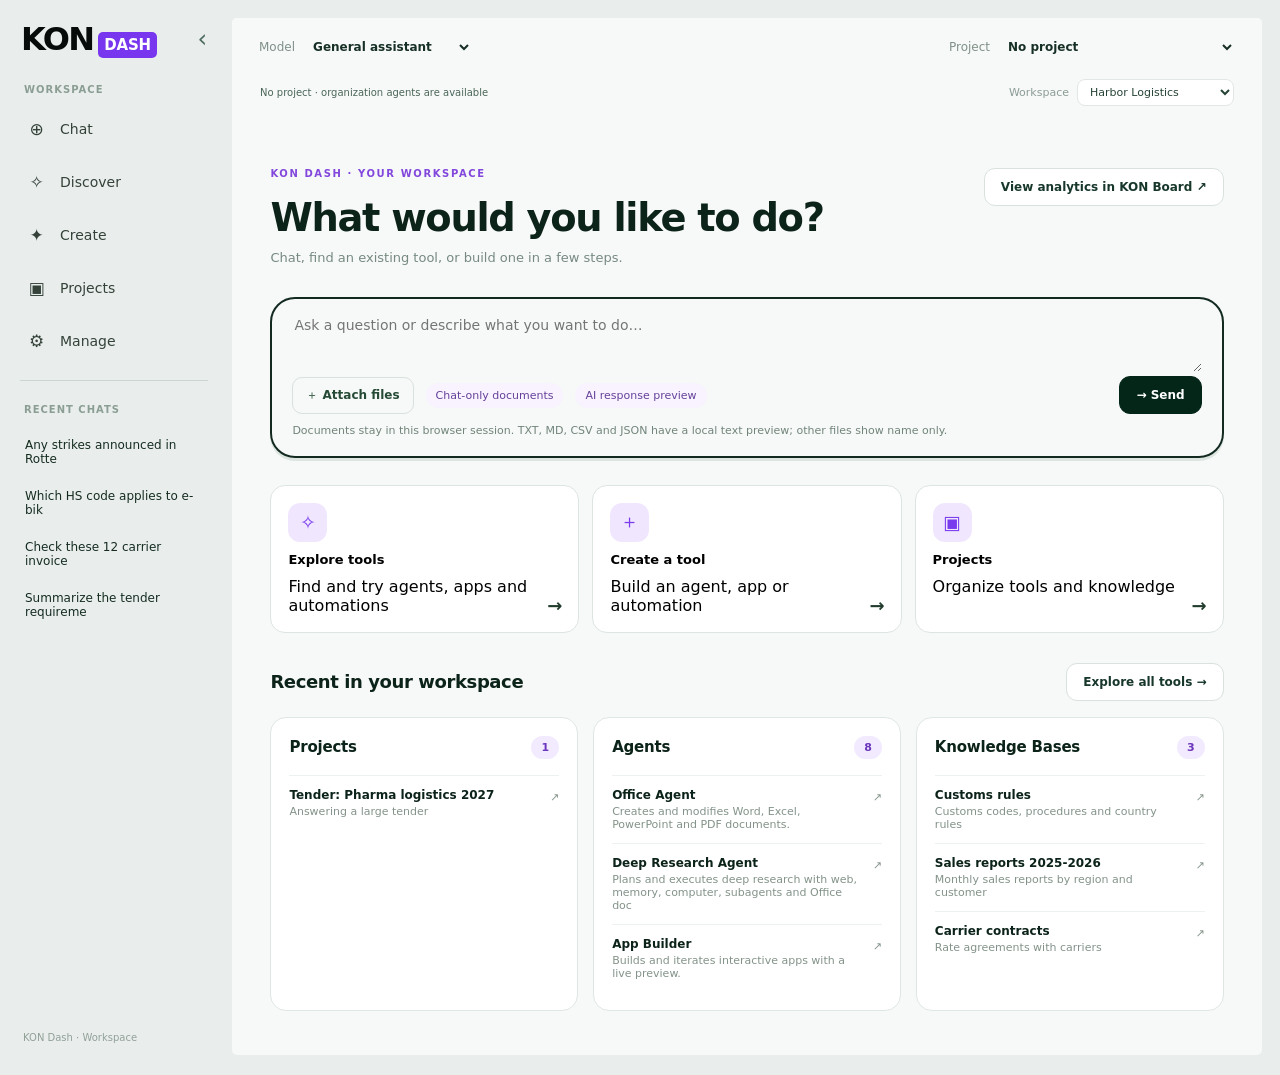
==== kon-dash/ABRIR_KON_DASH.html @ 8f70f970 "Add updated KON Dash workspace at /kon-dash without changing KON Board" ====
<!doctype html><html lang="en"><head><meta charset="utf-8"><meta name="viewport" content="width=device-width,initial-scale=1"><meta name="theme-color" content="#10251f"><title>KON Dash | Workspace Redesign Prototype</title><style>:root{font-family:Inter,ui-sans-serif,system-ui,-apple-system,"Segoe UI",sans-serif;color:#122a21;background:#eaf0ee;font-synthesis:none}*{box-sizing:border-box}body{margin:0}button,input,textarea,select{font:inherit}button{cursor:pointer}button:disabled{opacity:.45;cursor:not-allowed}input,textarea,select{outline-color:#8551e9}a{color:inherit}h1,h2,h3,p{margin:0}.shell{display:flex;min-height:100vh}.side{width:250px;flex:none;display:flex;flex-direction:column;padding:24px 15px;background:#e9eeeb;border-right:1px solid #dae3df;gap:18px}.logo{font-size:29px;font-weight:900;letter-spacing:-1.7px;padding:2px 12px;color:#0e1e17}.logo b{letter-spacing:-.2px;font-size:14px;background:#7c3aed;color:#fff;border-radius:7px;padding:5px 6px;margin-left:5px}.nav-list{display:grid;gap:4px}.nav-section{font-size:10px;font-weight:750;letter-spacing:1.3px;color:#8b9e94;text-transform:uppercase;padding:16px 12px 7px}.nav-item{display:flex;align-items:center;text-align:left;gap:12px;padding:12px 13px;color:#334c40;background:none;border:0;border-radius:11px;font-size:13px;font-weight:600;width:100%}.nav-item:hover{background:#dce5e0}.nav-item.active{color:#6430cc;background:#e0d2f9}.nav-item .sym{font-size:19px;width:23px;text-align:center}.side-bottom{margin-top:auto;padding:14px 12px;color:#697d72;font-size:11px;line-height:1.6}.workspace{min-width:0;flex:1;padding:17px 20px 28px}.canvas{min-height:calc(100vh - 45px);background:#fbfcfc;border:1px solid #dfe7e3;border-radius:16px;overflow:hidden;position:relative}.topbar{height:66px;border-bottom:1px solid #eff2f0;display:flex;align-items:center;justify-content:space-between;gap:12px;padding:0 30px;background:#f8faf9}.top-control{display:flex;align-items:center;gap:8px;color:#7f9188;font-size:12px}.top-control select{border:0;background:transparent;font-weight:750;color:#173026;max-width:205px;padding:6px}.top-control select:focus{outline:2px solid #cbb0ff;border-radius:7px}.main{padding:32px clamp(20px,3vw,42px) 50px;max-width:1700px;margin:0 auto}.head{position:relative;display:flex;align-items:start;justify-content:space-between;gap:15px;margin-bottom:23px;z-index:0}.head:before{content:'';position:absolute;z-index:-1;right:-4%;top:-30px;width:56%;height:152px;border-radius:80% 22% 70% 40%;background:radial-gradient(ellipse at 40% 50%,#eadcfe 0%,#f3ebff88 50%,transparent 73%);pointer-events:none}.eyebrow{font-size:11px;letter-spacing:1.6px;color:#8247dc;text-transform:uppercase;font-weight:800;margin-bottom:7px}h1{font-size:clamp(27px,3vw,39px);letter-spacing:-1.25px;line-height:1.1}h2{font-size:18px;letter-spacing:-.4px}h3{font-size:15px;letter-spacing:-.2px}.sub{color:#768a80;font-size:13px;line-height:1.6;margin-top:9px}.pill{display:inline-block;padding:5px 10px;background:#f2eaff;border-radius:30px;color:#6b36bd;font-size:11px;font-weight:750}.muted{color:#71867a}.small{font-size:12px;line-height:1.6}.tiny{font-size:11px;line-height:1.5}.btn{border:1px solid #d9e2dc;background:#fff;border-radius:11px;padding:11px 16px;font-weight:700;color:#17372a;font-size:12px;display:inline-flex;gap:8px;align-items:center;justify-content:center}.btn:hover{border-color:#9a78df}.btn.primary{background:#082b1a;border-color:#082b1a;color:#fff}.btn.primary:hover{background:#164431}.btn.purple{background:#7c3aed;border-color:#7c3aed;color:#fff}.btn.slim{padding:8px 11px}.btn.full{width:100%}.btn.danger{color:#b73838;border-color:#edc9c9}.row{display:flex;align-items:center;gap:12px;flex-wrap:wrap}.between{justify-content:space-between}.card{background:#fff;border:1px solid #dfe7e3;border-radius:16px;padding:19px}.card:hover{box-shadow:0 4px 16px #1c453709}.action-grid{display:grid;grid-template-columns:repeat(5,minmax(0,1fr));gap:13px;margin:27px 0 32px}.action{border:1px solid #dde5e1;border-radius:15px;padding:20px 17px;background:#fff;text-align:left;min-height:186px;display:flex;flex-direction:column;align-items:flex-start;gap:12px}.action:hover,.action:focus{border-color:#935ceb;background:#fbf9ff;transform:translateY(-1px)}.action .ico,.iconbox{background:#f0e7ff;color:#783bee;width:44px;height:44px;border-radius:12px;display:grid;place-items:center;font-size:22px;flex:none}.action strong{font-size:14px}.action span:last-child{font-size:12px;color:#71837a;line-height:1.5}.tri-cols{display:grid;grid-template-columns:repeat(3,minmax(0,1fr));gap:15px}.mini-row{display:flex;gap:9px;align-items:flex-start;justify-content:space-between;border-top:1px solid #edf2ee;padding:12px 0;cursor:pointer}.mini-row:first-of-type{border-top:0}.mini-row:hover b{color:#7736df}.mini-row b{display:block;font-size:12px}.mini-row span{display:block;color:#839389;font-size:11px;margin-top:3px}.composer{border:2px solid #182a22;border-radius:19px;padding:18px 20px;margin-top:28px;box-shadow:0 3px 0 #e4ece7}.composer textarea{border:0;width:100%;min-height:64px;resize:vertical;background:transparent;color:#17271f;font-size:14px}.composer textarea:focus{outline:0}.toolbar{display:flex;gap:8px;align-items:center;justify-content:space-between}.tag{border:1px solid #e2d6f6;border-radius:25px;background:#f8f3ff;color:#65409a;font-size:11px;padding:6px 10px;white-space:nowrap}.toolbar .tag{border:0}.section-top{display:flex;align-items:center;justify-content:space-between;gap:12px;margin-bottom:16px;flex-wrap:wrap}.filters{display:flex;gap:9px;flex-wrap:wrap;margin:15px 0 21px}.chip{font-size:12px;padding:9px 12px;border-radius:24px;border:1px solid #dfe4e1;background:#fff;color:#42564a}.chip.selected{background:#eadcff;border-color:#ccaffc;color:#6329bd;font-weight:800}.search{width:100%;padding:13px 15px;background:#fff;border:1px solid #dbe4de;border-radius:12px;min-height:45px}.library-layout{display:grid;grid-template-columns:minmax(0,1fr) 335px;gap:16px}.tool-grid{display:grid;grid-template-columns:repeat(3,minmax(0,1fr));gap:12px;align-content:start}.tool-card{border:1px solid #e1e7e3;background:#fff;border-radius:15px;padding:17px;min-height:198px;text-align:left;display:flex;flex-direction:column;gap:9px;overflow-wrap:anywhere}.tool-card:hover,.tool-card.selected{border-color:#8f55e9;background:#fbf8ff}.tool-card h3{font-size:13px}.tool-card p{font-size:12px;line-height:1.5;color:#71847a;min-height:36px}.tool-card .metadata{font-size:11px;color:#52655a;margin-top:auto;line-height:1.6}.inspector{position:sticky;top:86px;align-self:start;max-height:calc(100vh - 110px);overflow:auto}.inspector hr,.line{border:0;border-top:1px solid #e6ede8;margin:17px 0}.inspector .heading{display:flex;align-items:flex-start;gap:12px}.fields{display:grid;grid-template-columns:repeat(2,minmax(0,1fr));gap:15px}.field{display:flex;flex-direction:column;gap:7px;font-size:12px;font-weight:700;color:#40564a}.field.wide{grid-column:1/-1}.field input,.field textarea,.field select,.field .inputlike{background:#fff;border:1px solid #d9e4dc;border-radius:10px;padding:12px;color:#1b3327;min-height:43px;width:100%;font-weight:500}.field textarea{min-height:113px;resize:vertical;line-height:1.55}.field small{font-size:11px;color:#84958a;font-weight:400}.steps{display:grid;grid-template-columns:repeat(5,1fr);gap:9px;margin:23px 0 19px}.step{border-radius:12px;padding:12px 8px;border:1px solid #e7e9e8;background:#fff;color:#63786c;font-size:12px;font-weight:750;text-align:center}.step.current{background:#ede1ff;border-color:#d4bbff;color:#6327c3}.step.done{color:#1d7345;border-color:#b9dec9}.builder-layout{display:grid;grid-template-columns:1.5fr .9fr;gap:17px}.option-list{display:grid;grid-template-columns:repeat(2,minmax(0,1fr));gap:10px}.option{display:flex;gap:10px;align-items:start;padding:12px;border:1px solid #e0e7e2;border-radius:10px;background:#fff;font-size:12px;cursor:pointer;line-height:1.5}.option:has(input:checked){background:#f4edff;border-color:#8a4fe7}.option input{accent-color:#7c3aed;margin-top:3px}.preview{border-color:#d8c5f5;background:linear-gradient(#faf6ff,#fff 35%);position:sticky;top:90px;align-self:start}.preview p{line-height:1.6;font-size:12px;color:#67786c;margin:11px 0}.k-list{display:flex;gap:7px;flex-wrap:wrap;margin-top:11px}.k-list .tag{white-space:normal}.sticky-actions{display:flex;align-items:center;justify-content:space-between;flex-wrap:wrap;gap:8px;margin-top:17px}.two-col{display:grid;grid-template-columns:1.4fr .9fr;gap:16px}.info-line{display:flex;justify-content:space-between;gap:12px;align-items:center;padding:13px 0;border-top:1px solid #ebf0ec;font-size:12px}.info-line:first-of-type{border:0}.share-choice{display:grid;grid-template-columns:repeat(3,1fr);gap:9px}.share-choice label{display:block;padding:13px;border:1px solid #dfe6df;border-radius:12px;font-weight:700;font-size:12px;cursor:pointer}.share-choice label:has(input:checked){border-color:#8649e4;background:#f4edff;color:#6130bf}.share-choice small{display:block;color:#75867b;font-weight:400;margin-top:6px}.share-choice input{accent-color:#7c3aed}.toggle{accent-color:#6027c6;width:16px;height:16px}.notice{background:#f3f0fc;color:#61419b;border-radius:12px;padding:13px 16px;font-size:12px;line-height:1.6;margin:15px 0}.success{background:#eaf8ed;color:#24643c}.warning{background:#fff8e8;color:#865c13}.table-wrap{overflow-x:auto}table{width:100%;border-collapse:collapse;text-align:left;font-size:12px}th{font-size:11px;color:#73877a;background:#f8faf9}td,th{padding:13px 10px;border-bottom:1px solid #e9eeea}tr:last-child td{border-bottom:0}.network-box{position:relative;min-height:470px;background:radial-gradient(ellipse at center,#f8f2ff,#fff 63%);border-radius:15px;border:1px solid #e4e8e4;overflow:hidden}.network-svg{position:absolute;inset:0;width:100%;height:100%;pointer-events:none}.nodes{position:relative;min-height:470px;display:grid;grid-template-columns:repeat(3,1fr);grid-template-rows:repeat(3,1fr);gap:10px;padding:20px}.node{align-self:center;justify-self:center;width:100%;max-width:195px;min-height:86px;border:1px solid #dddfec;border-radius:12px;background:#fff;padding:12px;text-align:left;position:relative;z-index:1;box-shadow:0 3px 8px #173c2708}.node:hover,.node.selected{border-color:#7c3aed;background:#f8f2ff}.node.main-node{grid-row:2;grid-column:2;border:2px solid #7c3aed;background:#f6efff}.node strong{display:block;font-size:12px;overflow-wrap:anywhere}.node small{font-size:10px;color:#718479}.empty{text-align:center;padding:38px 18px;color:#778d7f;font-size:13px;border:1px dashed #d6e2db;border-radius:12px;background:#fff}.chat-bubble{padding:13px 16px;background:#edf5f0;border-radius:14px;margin:14px 0 14px auto;max-width:80%;font-size:13px;line-height:1.5}.chat-bubble.ai{background:#f4effc;margin:14px auto 14px 0}.loading{padding:60px;text-align:center;color:#647c6f}.footnote{font-size:11px;color:#8a9b91;line-height:1.6;margin-top:22px}.banner{background:#ecf6ef;padding:11px;border-radius:11px;color:#215838;font-size:12px;margin-bottom:18px}.button-tabs{display:flex;gap:7px;flex-wrap:wrap}.utility-block{padding:14px;border:1px solid #e4ebe5;background:#fff;border-radius:12px;margin:8px 0}.utility-block h3{margin-bottom:5px}.app-preview{border:1px dashed #d3c1f5;border-radius:12px;padding:18px;background:#faf7ff}.bar{height:8px;border-radius:8px;background:#eae8f0;overflow:hidden}.bar>div{background:#8250e9;height:100%}@media(max-width:1280px){.action-grid{grid-template-columns:repeat(3,minmax(0,1fr))}.tool-grid{grid-template-columns:repeat(2,minmax(0,1fr))}.side{width:212px}.main{padding:28px 22px}}@media(max-width:950px){.library-layout,.builder-layout,.two-col{grid-template-columns:1fr}.inspector,.preview{position:static;max-height:none}.tri-cols{grid-template-columns:1fr}.topbar{padding:0 14px}.top-control select{max-width:135px}}@media(max-width:650px){.side{width:60px;padding:18px 6px}.logo{font-size:12px;letter-spacing:-.5px;padding:3px}.logo b{display:none}.nav-item{padding:12px;justify-content:center}.nav-item .caption,.nav-section,.side-bottom{display:none}.nav-item .sym{width:auto}.workspace{padding:4px}.canvas{border-radius:0}.topbar{height:auto;padding:12px;gap:5px;flex-wrap:wrap}.main{padding:24px 14px}.action-grid,.tool-grid,.fields,.share-choice,.option-list{grid-template-columns:1fr}.steps{grid-template-columns:repeat(5,minmax(0,1fr));gap:3px}.step{font-size:9px;padding:9px 1px}.head{flex-direction:column}h1{font-size:27px}.nodes{padding:6px;gap:3px}.node{padding:6px;min-height:66px}.node strong{font-size:10px}.node small{font-size:8px}}

/* Fidelity refresh: preserve the actual KON Dash UI shell seen in the supplied screenshots */
:root{background:#e9eeed;color:#0c2319}.side{width:260px;background:#e9eeed;border-right:0;padding:20px 12px 15px;gap:10px}.brand-row{display:flex;align-items:center;justify-content:space-between;padding:0 9px 8px}.logo{border:0;background:transparent;text-align:left;padding:0;color:#070b09;font-size:32px;white-space:nowrap}.logo b{background:#7836ee;border-radius:5px;color:#fff;font-size:15px;padding:4px 6px}.collapse-mark{font-size:24px;color:#4c6c5e}.nav-list{display:flex;flex-direction:column;gap:3px;overflow:auto;scrollbar-width:thin}.nav-item{font-weight:500;font-size:13px;padding:11px 12px;color:#344239;border-radius:5px}.nav-item .sym{font-size:17px}.nav-item.active{background:#d9dfdc;color:#0b291a}.nav-item.first-chat{color:#7c3aed}.side-divider{height:1px;background:#cbd6d0;margin:10px 8px}.side-search{padding:10px 15px;font-size:12px;color:#8a9890}.side-chats{display:flex;flex-direction:column;gap:5px;margin-bottom:12px}.side-chat{padding:9px 13px;display:flex;flex-direction:column;gap:3px;background:transparent;text-align:left;border:0;border-radius:7px;color:#152c20;font-size:12px}.side-chat:hover{background:#dce4df}.side-chat small{color:#85968b;font-size:10px}.side-version{display:block;margin:6px 11px;color:#91a098;font-size:10px}.side-bottom{padding:8px 0}.side-bottom .nav-item{padding:10px 12px}.workspace{padding:18px 18px 20px 4px}.canvas{min-height:calc(100vh - 36px);background:#f7f8f8;border:0;border-radius:5px}.topbar{height:58px;justify-content:space-between;background:#f7f8f8;border-bottom:0;padding:0 27px}.top-model{margin-right:auto}.top-project{margin-left:auto;margin-right:0}.top-agent{margin-left:auto}.top-control select{max-width:240px}.org-strip{display:flex;align-items:center;justify-content:flex-end;gap:17px;padding:3px 28px 0;color:#8b9c94;font-size:11px}.org-strip label{display:flex;gap:8px;align-items:center}.org-strip select{font-size:11px;max-width:190px;padding:5px 8px;border-radius:8px;border:1px solid #e1e7e4;background:#fff;color:#264435}.prototype-label{color:#a1aca6}.main{padding:28px clamp(20px,3vw,48px) 44px}.head:before{height:120px;top:-5px;opacity:.65}.head .eyebrow{display:none}.head h1{font-size:32px}.head{margin-bottom:25px}.action-grid{margin-top:20px}.home-hero{display:flex;align-items:flex-start;justify-content:space-between;gap:22px;margin:10px 0 18px;padding:24px 0 10px}.home-hero .eyebrow{font-size:10px;margin-bottom:18px}.home-hero h1{font-size:clamp(30px,3vw,41px);letter-spacing:-1.3px}.home-hero .btn{flex:none}.home-composer .composer{margin:8px 0 27px;padding:16px 20px;border:2px solid #122a20;border-radius:25px;box-shadow:0 3px 0 #dde5e0}.home-composer .composer textarea{min-height:57px}.home-cards{margin:14px 0 30px}.home-cards .action{min-height:155px;gap:10px;padding:17px;position:relative}.home-cards .action .ico{width:39px;height:39px;font-size:19px}.home-cards .action strong{font-size:13px}.home-cards .action .action-arrow{position:absolute;right:16px;bottom:13px;font-size:18px;font-weight:700;color:#213c2d}.recent-panel{padding:18px}.recent-panel .mini-row{min-height:55px}.conversation-area{min-height:43vh;display:flex;flex-direction:column;justify-content:center;max-width:1050px;margin:0 auto}.conversation-area .chat-bubble{align-self:flex-end;width:fit-content;max-width:75%;min-width:250px;margin-left:auto}.conversation-area .chat-bubble.ai{align-self:flex-start;margin-left:0}.chat-screen .composer{max-width:1050px;margin:25px auto}.chat-welcome{text-align:center;color:#12291e}.chat-welcome h1{font-size:39px}.extension-list{margin-top:18px;max-height:620px;overflow:auto}.extension-row{display:flex;gap:14px;align-items:center;border-bottom:1px solid #e8ede9;padding:13px 0}.extension-row .iconbox{width:38px;height:38px;font-size:18px}.extension-row>div{flex:1}.extension-row b{font-size:13px}.extension-row .sub{font-size:11px;margin-top:4px}.extension-row .pill{flex:none}.tool-grid{grid-template-columns:repeat(3,minmax(0,1fr))}.btn.primary{background:#032619;border-color:#032619}.preview{background:linear-gradient(150deg,#f5eeff,#fff 36%)}
@media(max-width:1100px){.side{width:205px}.topbar{padding:0 18px}.prototype-label{display:none}.home-cards{grid-template-columns:repeat(3,minmax(0,1fr))}}
@media(max-width:700px){.side{width:59px;padding:12px 4px}.brand-row{padding:2px}.logo{font-size:13px}.logo b,.collapse-mark,.side-chats,.side-search,.side-divider,.side-version{display:none}.nav-item{padding:12px 8px;justify-content:center}.nav-item .caption{display:none}.workspace{padding:0}.canvas{min-height:100vh}.org-strip{justify-content:flex-start;padding:6px 15px}.topbar{flex-wrap:wrap;height:auto;padding:11px;gap:7px}.top-control{font-size:10px}.top-control select{max-width:110px;font-size:10px}.main{padding:16px}.home-hero{flex-direction:column}.home-cards,.tool-grid{grid-template-columns:1fr}.home-cards .action{min-height:120px}.conversation-area{min-height:40vh}}

/* Full tool detail view: click any resource in Discover to open it */
.detail-top{display:flex;justify-content:space-between;align-items:center;gap:12px;margin:0 0 24px}.detail-top .btn{white-space:nowrap}
.tool-detail-layout{display:grid;grid-template-columns:minmax(0,1.5fr) minmax(280px,.75fr);gap:18px;align-items:start}
.detail-main,.detail-aside{padding:26px}.detail-hero{display:flex;align-items:flex-start;gap:17px;padding:4px 0 18px}.detail-hero>.iconbox{width:60px;height:60px;font-size:26px;flex:none}.detail-hero h2{font-size:25px;line-height:1.3;margin:15px 0 8px}.detail-hero .sub{font-size:14px;line-height:1.6}.detail-copy{white-space:pre-wrap;overflow-wrap:anywhere;line-height:1.8;color:#4e6055;font-size:13px;max-width:80ch}
.detail-actions{margin-top:24px;flex-wrap:wrap}.detail-link-list{margin-top:12px}.detail-aside .btn{margin-top:13px}.detail-aside .info-line{align-items:flex-start}.detail-aside .info-line b{text-align:right;max-width:60%}
@media(max-width:1000px){.tool-detail-layout{grid-template-columns:1fr}}@media(max-width:650px){.detail-main,.detail-aside{padding:17px}.detail-hero h2{font-size:21px}}

/* Explicit project membership and organization-library distinction */
.context-note{margin-right:auto;color:#4a6658;font-size:11px;display:flex;align-items:center;gap:7px}.context-link{border:0;background:none;text-decoration:underline;color:#5133a4;font-size:11px;cursor:pointer}.project-meta{margin-top:9px;border-top:1px solid #e4ebe7;padding-top:9px;font-size:11px;display:flex;flex-direction:column;gap:4px;color:#4b6557}.project-meta b{color:#254331}.project-card-action{font-size:12px;font-weight:700;color:#315842;margin-top:12px}.project-add-row{margin-top:14px;gap:9px;flex-wrap:wrap}.project-add-row select{flex:1;min-width:190px;border:1px solid #d6dfd9;border-radius:8px;padding:11px;background:white}.project-add-row button{white-space:nowrap}.org-strip{justify-content:space-between}.org-strip .context-note{flex:1}.tool-card{cursor:pointer}@media(max-width:800px){.context-note{font-size:10px;flex-wrap:wrap}.org-strip{flex-wrap:wrap}.project-add-row select{width:100%}}

.library-scope{display:flex;align-items:center;justify-content:space-between;gap:16px;flex-wrap:wrap;padding:15px 17px;margin:14px 0 16px;background:#f6f2ff;border:1px solid #e2d6fa;border-radius:13px}.library-scope b{font-size:13px;color:#4e298a}.library-scope .sub{margin-top:4px;max-width:580px}.scope-actions{display:flex;gap:8px;align-items:center;flex-wrap:wrap}.scope-actions .btn{padding:9px 11px}@media(max-width:650px){.library-scope{align-items:flex-start}.scope-actions{width:100%}}

/* Interactive post-creation previews */
.demo-flag{display:flex;gap:12px;align-items:center;flex-wrap:wrap;background:#f1ebfe;border:1px solid #e2d4fc;padding:12px 15px;border-radius:12px;margin-bottom:18px;color:#624196;font-size:12px}.demo-thread{display:flex;flex-direction:column;gap:13px;min-height:165px;padding:10px 0}.demo-message{border:1px solid #e2e9e4;border-radius:14px;padding:15px 16px;max-width:85%;font-size:13px;line-height:1.6;background:#f8faf9}.demo-message p{white-space:pre-line;margin-top:8px}.demo-message.demo-user{margin-left:auto;background:#e9dfff;border-color:#d6c3fb}.demo-message.demo-assistant{margin-right:auto}.demo-total{margin-top:22px;padding:19px;border:1px solid #c9dfcd;background:#f0f9f2;border-radius:15px}.demo-total h2{font-size:27px;margin:8px 0;color:#174b2d}.demo-total p{font-size:13px;line-height:1.8;white-space:pre-line}.demo-total small{font-size:11px;color:#547760;font-weight:750;text-transform:uppercase}.detail-actions{margin-top:22px}@media(max-width:920px){.demo-message{max-width:100%}}

/* Simplified navigation and single-place tool management */
.side{width:228px}.nav-list{gap:5px}.nav-section{padding:8px 12px 5px;letter-spacing:1px}.side-chats{margin-top:4px}.nav-item{font-size:14px;padding:14px 13px}.nav-item.active{background:#dce7e0;color:#063723;font-weight:700}.nav-item.active .sym{color:#6534ad}.side-bottom{margin-top:auto}.home-cards{grid-template-columns:repeat(3,minmax(0,1fr))}.home-cards .action{min-height:145px}.manage-grid{display:grid;grid-template-columns:repeat(2,minmax(0,1fr));gap:13px}.manage-tile{display:flex;align-items:center;text-align:left;gap:13px;padding:20px;background:#fff;border:1px solid #e3eae6;border-radius:13px;min-height:92px;color:#153428;transition:border .12s,box-shadow .12s}.manage-tile:hover{border-color:#a5c5b4;box-shadow:0 5px 18px #0d34200c}.manage-tile>span:nth-child(2){flex:1}.manage-tile b{font-size:14px;display:block;margin-bottom:5px}.manage-tile small{display:block;font-size:12px;line-height:1.5;color:#63796c}.manage-arrow{font-size:19px;color:#476859}.tool-focus{max-width:940px;margin:0 auto}.tool-focus-head{display:flex;gap:19px;align-items:flex-start;margin:24px 0}.tool-focus-head>.iconbox{width:56px;height:56px;flex:none;font-size:25px}.tool-focus-head h1{font-size:clamp(25px,3vw,34px);margin:0 0 10px;letter-spacing:-.6px}.tool-focus-head .sub{font-size:13px;line-height:1.7;margin-bottom:10px}.tool-focus-card{padding:0;overflow:hidden}.detail-tabs{display:flex;gap:4px;padding:13px 19px 0;border-bottom:1px solid #e4ece6;overflow:auto}.detail-tab{border:0;border-bottom:3px solid transparent;background:transparent;color:#607668;font-size:13px;padding:15px 17px;white-space:nowrap;font-weight:650}.detail-tab:hover{color:#0c422c}.detail-tab.active{color:#174a2e;border-color:#6d40cc}.detail-content{padding:26px 29px 30px}.detail-content h3{font-size:16px;margin-bottom:12px}.detail-intro{margin-bottom:20px}.detail-summary{display:flex;gap:12px;align-items:baseline;padding:13px 0;border-bottom:1px solid #e8efeb;font-size:13px}.detail-summary b{min-width:115px}.detail-summary small{margin-left:auto;color:#63796c}.detail-cta{margin-top:26px}.access-teams{max-height:270px;overflow:auto;border:1px solid #e7eee8;padding:0 16px;border-radius:10px}.access-teams .info-line{cursor:pointer}.detail-content .detail-actions{margin-top:22px}.tool-card .project-meta{font-size:10px}.tool-card .project-meta b{display:none}.library-scope{background:#f6f8f7;border-color:#e0eae5}.library-scope b{color:#294b39}.context-note{font-size:10px}.tool-focus .detail-top{margin-bottom:18px}@media(max-width:1000px){.side{width:205px}.manage-grid{grid-template-columns:1fr}}@media(max-width:700px){.side{width:59px}.nav-section,.side-chats{display:none}.home-cards{grid-template-columns:1fr}.tool-focus-head{gap:10px}.detail-content{padding:19px 15px}.detail-tab{padding:13px 10px;font-size:11px}.detail-summary{flex-wrap:wrap}}

/* Chat file attachments, transparent source trace and reusable App controls */
.file-attach{display:inline-flex;align-items:center;justify-content:center;cursor:pointer;padding:9px 13px;border:1px solid #d9e2dc;border-radius:10px;font-size:12px;font-weight:750;color:#264a36;background:#f6f9f7}
.file-attach:hover{border-color:#8a58db;background:#f5efff}.file-attach input{position:absolute;width:1px;height:1px;opacity:0;pointer-events:none}
.attached-list{display:flex;flex-wrap:wrap;gap:8px;margin:10px 0 8px}.attached-chip{display:flex;gap:12px;align-items:center;border:1px solid #dac8fb;background:#f6f1ff;padding:7px 9px;border-radius:10px;min-width:160px;max-width:100%}.attached-chip span{display:flex;flex-direction:column;min-width:0;overflow-wrap:anywhere;font-size:12px}.attached-chip small{font-size:10px;color:#735c91}.attached-chip button{border:0;background:transparent;font-size:19px;color:#7442bc}.attach-hint{font-size:11px;color:#71857a;margin:9px 0 0;line-height:1.5}
.chat-layout{display:grid;grid-template-columns:minmax(0,1fr) 300px;gap:18px;align-items:start}.chat-layout>.chat-source-panel{position:sticky;top:18px}.chat-layout .conversation-area{min-height:35vh}.chat-layout .chat-bubble{max-width:85%}.chat-file-line{display:flex;flex-wrap:wrap;gap:6px;margin-top:12px}
.chat-source-panel h3,.trace-panel h3{font-size:15px}.source-group{border-bottom:1px solid #e7eee8;padding:10px 0;font-size:12px}.source-group>b{display:block;color:#274b37;margin-bottom:5px}.source-group p{color:#687e70;line-height:1.6;margin:4px 0}.attachment-source{background:#f7faf8;border:1px solid #e4ebe6;border-radius:9px;padding:9px;margin-top:8px}.attachment-source>b,.attachment-source small{display:block;overflow-wrap:anywhere}.attachment-source b{font-size:12px}.attachment-source small{font-size:10px;color:#71867b;margin-top:3px}.attachment-source summary{font-size:11px;color:#6333af;cursor:pointer;padding:7px 0}.attachment-source pre{font-size:11px;white-space:pre-wrap;overflow-wrap:anywhere;max-height:150px;overflow:auto;color:#405548;margin:0}.trace-panel h4{font-size:12px;margin:18px 0 8px}.trace-panel .notice{margin-top:17px}.trace-panel .info-line .btn{margin-left:9px}.connection-add{margin-top:22px;padding:16px;background:#f8faf9;border:1px solid #e1e9e4;border-radius:13px}.connection-add .row{margin-top:12px}.connection-add select{flex:1;min-width:200px;padding:11px;border:1px solid #d9e2dc;border-radius:10px}
@media(max-width:1040px){.chat-layout{grid-template-columns:1fr}.chat-layout>.chat-source-panel{position:static}}
</style></head><body><div id="app"><div class="loading">Loading KON Dash demo…</div></div><script id="embeddedDataset" type="application/json">{"info":{"isDemo":true,"source":"Konverto Hackathon v2.1 (fictional)"},"organizations":[{"id":"org-alpine","name":"Alpine Studio","industry":"Creative agency","status":"active","totalUsers":48,"joinedDate":"2026-05-10","monthlyBudgetUsd":340,"monthlySubscriptionRevenueUsd":919,"monthlyInfrastructureCostUsd":120,"note":"Growing adoption; zero activity on August 16 and September 6."},{"id":"org-northwind","name":"Northwind Labs","industry":"Software","status":"active","totalUsers":160,"joinedDate":"2026-05-10","monthlyBudgetUsd":900,"monthlySubscriptionRevenueUsd":2599,"monthlyInfrastructureCostUsd":155,"note":"Large workload spike on October 22-24."},{"id":"org-meridian","name":"Meridian Group","industry":"Professional services","status":"active","totalUsers":420,"joinedDate":"2026-05-10","monthlyBudgetUsd":2200,"monthlySubscriptionRevenueUsd":6499,"monthlyInfrastructureCostUsd":190,"note":"Large organization with stable usage."},{"id":"org-greenfield","name":"Greenfield Energy","industry":"Energy","status":"active","totalUsers":95,"joinedDate":"2026-07-01","monthlyBudgetUsd":575,"monthlySubscriptionRevenueUsd":1624,"monthlyInfrastructureCostUsd":225,"note":"Joined in July; growing adoption."},{"id":"org-harbor","name":"Harbor Logistics","industry":"Logistics","status":"active","totalUsers":230,"joinedDate":"2026-05-10","monthlyBudgetUsd":1250,"monthlySubscriptionRevenueUsd":3649,"monthlyInfrastructureCostUsd":260,"note":"Search-heavy workload and a few missing daily reports."},{"id":"org-cobalt","name":"Cobalt Manufacturing","industry":"Manufacturing","status":"active","totalUsers":115,"joinedDate":"2026-05-10","monthlyBudgetUsd":675,"monthlySubscriptionRevenueUsd":1924,"monthlyInfrastructureCostUsd":295,"note":"Document-processing workload."},{"id":"org-summit","name":"Summit Advisory","industry":"Consulting","status":"active","totalUsers":66,"joinedDate":"2026-05-10","monthlyBudgetUsd":430,"monthlySubscriptionRevenueUsd":1189,"monthlyInfrastructureCostUsd":330,"note":"Recent reporting gap: no reports for November 3-5."},{"id":"org-lumen","name":"Lumen Design","industry":"Design","status":"active","totalUsers":32,"joinedDate":"2026-06-15","monthlyBudgetUsd":260,"monthlySubscriptionRevenueUsd":679,"monthlyInfrastructureCostUsd":365,"note":"Heavy image generation."},{"id":"org-oakridge","name":"Oakridge Services","industry":"Business services","status":"archived","totalUsers":85,"joinedDate":"2026-05-10","monthlyBudgetUsd":525,"monthlySubscriptionRevenueUsd":1474,"monthlyInfrastructureCostUsd":400,"note":"Archived organization with retained history."},{"id":"org-silverline","name":"Silverline Academy","industry":"Education","status":"paused","totalUsers":210,"joinedDate":"2026-05-10","monthlyBudgetUsd":1150,"monthlySubscriptionRevenueUsd":3349,"monthlyInfrastructureCostUsd":435,"note":"Paused organization with retained history."},{"id":"org-willow","name":"Willow Research","industry":"Research","status":"active","totalUsers":72,"joinedDate":"2026-08-01","monthlyBudgetUsd":460,"monthlySubscriptionRevenueUsd":1279,"monthlyInfrastructureCostUsd":470,"note":"Growing research and search workload."},{"id":"org-new-dawn","name":"New Dawn Demo","industry":"Startup","status":"new","totalUsers":12,"joinedDate":"2026-11-03","monthlyBudgetUsd":160,"monthlySubscriptionRevenueUsd":379,"monthlyInfrastructureCostUsd":505,"note":"New organization with no usage yet; use for empty states."}],"models":[{"id":"fast","name":"Fast assistant","provider":"Azure OpenAI","inputPricePerMillionUsd":0.4,"cachedInputPricePerMillionUsd":0.1,"outputPricePerMillionUsd":1.6,"pricePerImageUsd":0},{"id":"general","name":"General assistant","provider":"Azure OpenAI","inputPricePerMillionUsd":2,"cachedInputPricePerMillionUsd":0.5,"outputPricePerMillionUsd":8,"pricePerImageUsd":0},{"id":"reasoning","name":"Reasoning assistant","provider":"Anthropic","inputPricePerMillionUsd":3,"cachedInputPricePerMillionUsd":0.3,"outputPricePerMillionUsd":15,"pricePerImageUsd":0},{"id":"vision","name":"Vision assistant","provider":"Azure OpenAI","inputPricePerMillionUsd":1.2,"cachedInputPricePerMillionUsd":0.3,"outputPricePerMillionUsd":4.8,"pricePerImageUsd":0},{"id":"image","name":"Image generator","provider":"Azure OpenAI","inputPricePerMillionUsd":0,"cachedInputPricePerMillionUsd":0,"outputPricePerMillionUsd":0,"pricePerImageUsd":0.04}],"kondash":{"plugins":[{"id":"alpine-plg-math-skills","organizationId":"org-alpine","name":"Math Skills","description":"Solve math problems and do calculations.","enabled":true},{"id":"alpine-plg-date-time-skills","organizationId":"org-alpine","name":"Date & Time Skills","description":"Work with dates, times and durations.","enabled":true},{"id":"alpine-plg-open-links","organizationId":"org-alpine","name":"Open Links","description":"Open and read links you share, such as articles or documents.","enabled":true},{"id":"alpine-plg-metadata-filtering","organizationId":"org-alpine","name":"Metadata Filtering","description":"Filter knowledge base documents by metadata before retrieval.","enabled":false},{"id":"alpine-plg-web-search","organizationId":"org-alpine","name":"Web Search","description":"Search the web (Brave or Google).","enabled":true},{"id":"alpine-plg-image-generation","organizationId":"org-alpine","name":"Image Generation","description":"Generate images.","enabled":true},{"id":"alpine-plg-audio-generation","organizationId":"org-alpine","name":"Audio Generation","description":"Convert text into spoken audio.","enabled":false},{"id":"alpine-plg-computer","organizationId":"org-alpine","name":"Computer","description":"Run code and commands and work with files in a sandbox.","enabled":true},{"id":"alpine-plg-apps","organizationId":"org-alpine","name":"Apps","description":"Find and open apps, read saved state, and create or edit apps when permitted.","enabled":true},{"id":"alpine-plg-memory","organizationId":"org-alpine","name":"Memory","description":"Remember personal and project context for future chats.","enabled":true},{"id":"alpine-plg-planning","organizationId":"org-alpine","name":"Planning","description":"Draft a plan for approval before executing work.","enabled":false},{"id":"alpine-plg-subagents","organizationId":"org-alpine","name":"Subagents","description":"Delegate focused subtasks to isolated subagents.","enabled":false},{"id":"northwind-plg-math-skills","organizationId":"org-northwind","name":"Math Skills","description":"Solve math problems and do calculations.","enabled":true},{"id":"northwind-plg-date-time-skills","organizationId":"org-northwind","name":"Date & Time Skills","description":"Work with dates, times and durations.","enabled":true},{"id":"northwind-plg-open-links","organizationId":"org-northwind","name":"Open Links","description":"Open and read links you share, such as articles or documents.","enabled":true},{"id":"northwind-plg-metadata-filtering","organizationId":"org-northwind","name":"Metadata Filtering","description":"Filter knowledge base documents by metadata before retrieval.","enabled":false},{"id":"northwind-plg-web-search","organizationId":"org-northwind","name":"Web Search","description":"Search the web (Brave or Google).","enabled":true},{"id":"northwind-plg-image-generation","organizationId":"org-northwind","name":"Image Generation","description":"Generate images.","enabled":false},{"id":"northwind-plg-audio-generation","organizationId":"org-northwind","name":"Audio Generation","description":"Convert text into spoken audio.","enabled":false},{"id":"northwind-plg-computer","organizationId":"org-northwind","name":"Computer","description":"Run code and commands and work with files in a sandbox.","enabled":true},{"id":"northwind-plg-apps","organizationId":"org-northwind","name":"Apps","description":"Find and open apps, read saved state, and create or edit apps when permitted.","enabled":true},{"id":"northwind-plg-memory","organizationId":"org-northwind","name":"Memory","description":"Remember personal and project context for future chats.","enabled":true},{"id":"northwind-plg-planning","organizationId":"org-northwind","name":"Planning","description":"Draft a plan for approval before executing work.","enabled":true},{"id":"northwind-plg-subagents","organizationId":"org-northwind","name":"Subagents","description":"Delegate focused subtasks to isolated subagents.","enabled":true},{"id":"meridian-plg-math-skills","organizationId":"org-meridian","name":"Math Skills","description":"Solve math problems and do calculations.","enabled":true},{"id":"meridian-plg-date-time-skills","organizationId":"org-meridian","name":"Date & Time Skills","description":"Work with dates, times and durations.","enabled":true},{"id":"meridian-plg-open-links","organizationId":"org-meridian","name":"Open Links","description":"Open and read links you share, such as articles or documents.","enabled":true},{"id":"meridian-plg-metadata-filtering","organizationId":"org-meridian","name":"Metadata Filtering","description":"Filter knowledge base documents by metadata before retrieval.","enabled":false},{"id":"meridian-plg-web-search","organizationId":"org-meridian","name":"Web Search","description":"Search the web (Brave or Google).","enabled":true},{"id":"meridian-plg-image-generation","organizationId":"org-meridian","name":"Image Generation","description":"Generate images.","enabled":false},{"id":"meridian-plg-audio-generation","organizationId":"org-meridian","name":"Audio Generation","description":"Convert text into spoken audio.","enabled":false},{"id":"meridian-plg-computer","organizationId":"org-meridian","name":"Computer","description":"Run code and commands and work with files in a sandbox.","enabled":true},{"id":"meridian-plg-apps","organizationId":"org-meridian","name":"Apps","description":"Find and open apps, read saved state, and create or edit apps when permitted.","enabled":true},{"id":"meridian-plg-memory","organizationId":"org-meridian","name":"Memory","description":"Remember personal and project context for future chats.","enabled":true},{"id":"meridian-plg-planning","organizationId":"org-meridian","name":"Planning","description":"Draft a plan for approval before executing work.","enabled":false},{"id":"meridian-plg-subagents","organizationId":"org-meridian","name":"Subagents","description":"Delegate focused subtasks to isolated subagents.","enabled":false},{"id":"greenfield-plg-math-skills","organizationId":"org-greenfield","name":"Math Skills","description":"Solve math problems and do calculations.","enabled":true},{"id":"greenfield-plg-date-time-skills","organizationId":"org-greenfield","name":"Date & Time Skills","description":"Work with dates, times and durations.","enabled":true},{"id":"greenfield-plg-open-links","organizationId":"org-greenfield","name":"Open Links","description":"Open and read links you share, such as articles or documents.","enabled":true},{"id":"greenfield-plg-metadata-filtering","organizationId":"org-greenfield","name":"Metadata Filtering","description":"Filter knowledge base documents by metadata before retrieval.","enabled":false},{"id":"greenfield-plg-web-search","organizationId":"org-greenfield","name":"Web Search","description":"Search the web (Brave or Google).","enabled":true},{"id":"greenfield-plg-image-generation","organizationId":"org-greenfield","name":"Image Generation","description":"Generate images.","enabled":true},{"id":"greenfield-plg-audio-generation","organizationId":"org-greenfield","name":"Audio Generation","description":"Convert text into spoken audio.","enabled":false},{"id":"greenfield-plg-computer","organizationId":"org-greenfield","name":"Computer","description":"Run code and commands and work with files in a sandbox.","enabled":true},{"id":"greenfield-plg-apps","organizationId":"org-greenfield","name":"Apps","description":"Find and open apps, read saved state, and create or edit apps when permitted.","enabled":true},{"id":"greenfield-plg-memory","organizationId":"org-greenfield","name":"Memory","description":"Remember personal and project context for future chats.","enabled":true},{"id":"greenfield-plg-planning","organizationId":"org-greenfield","name":"Planning","description":"Draft a plan for approval before executing work.","enabled":false},{"id":"greenfield-plg-subagents","organizationId":"org-greenfield","name":"Subagents","description":"Delegate focused subtasks to isolated subagents.","enabled":false},{"id":"harbor-plg-math-skills","organizationId":"org-harbor","name":"Math Skills","description":"Solve math problems and do calculations.","enabled":true},{"id":"harbor-plg-date-time-skills","organizationId":"org-harbor","name":"Date & Time Skills","description":"Work with dates, times and durations.","enabled":true},{"id":"harbor-plg-open-links","organizationId":"org-harbor","name":"Open Links","description":"Open and read links you share, such as articles or documents.","enabled":true},{"id":"harbor-plg-metadata-filtering","organizationId":"org-harbor","name":"Metadata Filtering","description":"Filter knowledge base documents by metadata before retrieval.","enabled":false},{"id":"harbor-plg-web-search","organizationId":"org-harbor","name":"Web Search","description":"Search the web (Brave or Google).","enabled":true},{"id":"harbor-plg-image-generation","organizationId":"org-harbor","name":"Image Generation","description":"Generate images.","enabled":false},{"id":"harbor-plg-audio-generation","organizationId":"org-harbor","name":"Audio Generation","description":"Convert text into spoken audio.","enabled":false},{"id":"harbor-plg-computer","organizationId":"org-harbor","name":"Computer","description":"Run code and commands and work with files in a sandbox.","enabled":true},{"id":"harbor-plg-apps","organizationId":"org-harbor","name":"Apps","description":"Find and open apps, read saved state, and create or edit apps when permitted.","enabled":true},{"id":"harbor-plg-memory","organizationId":"org-harbor","name":"Memory","description":"Remember personal and project context for future chats.","enabled":true},{"id":"harbor-plg-planning","organizationId":"org-harbor","name":"Planning","description":"Draft a plan for approval before executing work.","enabled":false},{"id":"harbor-plg-subagents","organizationId":"org-harbor","name":"Subagents","description":"Delegate focused subtasks to isolated subagents.","enabled":false},{"id":"cobalt-plg-math-skills","organizationId":"org-cobalt","name":"Math Skills","description":"Solve math problems and do calculations.","enabled":true},{"id":"cobalt-plg-date-time-skills","organizationId":"org-cobalt","name":"Date & Time Skills","description":"Work with dates, times and durations.","enabled":true},{"id":"cobalt-plg-open-links","organizationId":"org-cobalt","name":"Open Links","description":"Open and read links you share, such as articles or documents.","enabled":true},{"id":"cobalt-plg-metadata-filtering","organizationId":"org-cobalt","name":"Metadata Filtering","description":"Filter knowledge base documents by metadata before retrieval.","enabled":false},{"id":"cobalt-plg-web-search","organizationId":"org-cobalt","name":"Web Search","description":"Search the web (Brave or Google).","enabled":true},{"id":"cobalt-plg-image-generation","organizationId":"org-cobalt","name":"Image Generation","description":"Generate images.","enabled":false},{"id":"cobalt-plg-audio-generation","organizationId":"org-cobalt","name":"Audio Generation","description":"Convert text into spoken audio.","enabled":false},{"id":"cobalt-plg-computer","organizationId":"org-cobalt","name":"Computer","description":"Run code and commands and work with files in a sandbox.","enabled":true},{"id":"cobalt-plg-apps","organizationId":"org-cobalt","name":"Apps","description":"Find and open apps, read saved state, and create or edit apps when permitted.","enabled":true},{"id":"cobalt-plg-memory","organizationId":"org-cobalt","name":"Memory","description":"Remember personal and project context for future chats.","enabled":true},{"id":"cobalt-plg-planning","organizationId":"org-cobalt","name":"Planning","description":"Draft a plan for approval before executing work.","enabled":false},{"id":"cobalt-plg-subagents","organizationId":"org-cobalt","name":"Subagents","description":"Delegate focused subtasks to isolated subagents.","enabled":false},{"id":"summit-plg-math-skills","organizationId":"org-summit","name":"Math Skills","description":"Solve math problems and do calculations.","enabled":true},{"id":"summit-plg-date-time-skills","organizationId":"org-summit","name":"Date & Time Skills","description":"Work with dates, times and durations.","enabled":true},{"id":"summit-plg-open-links","organizationId":"org-summit","name":"Open Links","description":"Open and read links you share, such as articles or documents.","enabled":true},{"id":"summit-plg-metadata-filtering","organizationId":"org-summit","name":"Metadata Filtering","description":"Filter knowledge base documents by metadata before retrieval.","enabled":false},{"id":"summit-plg-web-search","organizationId":"org-summit","name":"Web Search","description":"Search the web (Brave or Google).","enabled":true},{"id":"summit-plg-image-generation","organizationId":"org-summit","name":"Image Generation","description":"Generate images.","enabled":true},{"id":"summit-plg-audio-generation","organizationId":"org-summit","name":"Audio Generation","description":"Convert text into spoken audio.","enabled":false},{"id":"summit-plg-computer","organizationId":"org-summit","name":"Computer","description":"Run code and commands and work with files in a sandbox.","enabled":true},{"id":"summit-plg-apps","organizationId":"org-summit","name":"Apps","description":"Find and open apps, read saved state, and create or edit apps when permitted.","enabled":false},{"id":"summit-plg-memory","organizationId":"org-summit","name":"Memory","description":"Remember personal and project context for future chats.","enabled":true},{"id":"summit-plg-planning","organizationId":"org-summit","name":"Planning","description":"Draft a plan for approval before executing work.","enabled":false},{"id":"summit-plg-subagents","organizationId":"org-summit","name":"Subagents","description":"Delegate focused subtasks to isolated subagents.","enabled":false},{"id":"lumen-plg-math-skills","organizationId":"org-lumen","name":"Math Skills","description":"Solve math problems and do calculations.","enabled":true},{"id":"lumen-plg-date-time-skills","organizationId":"org-lumen","name":"Date & Time Skills","description":"Work with dates, times and durations.","enabled":true},{"id":"lumen-plg-open-links","organizationId":"org-lumen","name":"Open Links","description":"Open and read links you share, such as articles or documents.","enabled":true},{"id":"lumen-plg-metadata-filtering","organizationId":"org-lumen","name":"Metadata Filtering","description":"Filter knowledge base documents by metadata before retrieval.","enabled":false},{"id":"lumen-plg-web-search","organizationId":"org-lumen","name":"Web Search","description":"Search the web (Brave or Google).","enabled":true},{"id":"lumen-plg-image-generation","organizationId":"org-lumen","name":"Image Generation","description":"Generate images.","enabled":true},{"id":"lumen-plg-audio-generation","organizationId":"org-lumen","name":"Audio Generation","description":"Convert text into spoken audio.","enabled":false},{"id":"lumen-plg-computer","organizationId":"org-lumen","name":"Computer","description":"Run code and commands and work with files in a sandbox.","enabled":true},{"id":"lumen-plg-apps","organizationId":"org-lumen","name":"Apps","description":"Find and open apps, read saved state, and create or edit apps when permitted.","enabled":true},{"id":"lumen-plg-memory","organizationId":"org-lumen","name":"Memory","description":"Remember personal and project context for future chats.","enabled":true},{"id":"lumen-plg-planning","organizationId":"org-lumen","name":"Planning","description":"Draft a plan for approval before executing work.","enabled":false},{"id":"lumen-plg-subagents","organizationId":"org-lumen","name":"Subagents","description":"Delegate focused subtasks to isolated subagents.","enabled":false},{"id":"oakridge-plg-math-skills","organizationId":"org-oakridge","name":"Math Skills","description":"Solve math problems and do calculations.","enabled":true},{"id":"oakridge-plg-date-time-skills","organizationId":"org-oakridge","name":"Date & Time Skills","description":"Work with dates, times and durations.","enabled":true},{"id":"oakridge-plg-open-links","organizationId":"org-oakridge","name":"Open Links","description":"Open and read links you share, such as articles or documents.","enabled":true},{"id":"oakridge-plg-metadata-filtering","organizationId":"org-oakridge","name":"Metadata Filtering","description":"Filter knowledge base documents by metadata before retrieval.","enabled":false},{"id":"oakridge-plg-web-search","organizationId":"org-oakridge","name":"Web Search","description":"Search the web (Brave or Google).","enabled":true},{"id":"oakridge-plg-image-generation","organizationId":"org-oakridge","name":"Image Generation","description":"Generate images.","enabled":false},{"id":"oakridge-plg-audio-generation","organizationId":"org-oakridge","name":"Audio Generation","description":"Convert text into spoken audio.","enabled":false},{"id":"oakridge-plg-computer","organizationId":"org-oakridge","name":"Computer","description":"Run code and commands and work with files in a sandbox.","enabled":true},{"id":"oakridge-plg-apps","organizationId":"org-oakridge","name":"Apps","description":"Find and open apps, read saved state, and create or edit apps when permitted.","enabled":true},{"id":"oakridge-plg-memory","organizationId":"org-oakridge","name":"Memory","description":"Remember personal and project context for future chats.","enabled":false},{"id":"oakridge-plg-planning","organizationId":"org-oakridge","name":"Planning","description":"Draft a plan for approval before executing work.","enabled":false},{"id":"oakridge-plg-subagents","organizationId":"org-oakridge","name":"Subagents","description":"Delegate focused subtasks to isolated subagents.","enabled":false},{"id":"silverline-plg-math-skills","organizationId":"org-silverline","name":"Math Skills","description":"Solve math problems and do calculations.","enabled":true},{"id":"silverline-plg-date-time-skills","organizationId":"org-silverline","name":"Date & Time Skills","description":"Work with dates, times and durations.","enabled":true},{"id":"silverline-plg-open-links","organizationId":"org-silverline","name":"Open Links","description":"Open and read links you share, such as articles or documents.","enabled":true},{"id":"silverline-plg-metadata-filtering","organizationId":"org-silverline","name":"Metadata Filtering","description":"Filter knowledge base documents by metadata before retrieval.","enabled":false},{"id":"silverline-plg-web-search","organizationId":"org-silverline","name":"Web Search","description":"Search the web (Brave or Google).","enabled":true},{"id":"silverline-plg-image-generation","organizationId":"org-silverline","name":"Image Generation","description":"Generate images.","enabled":true},{"id":"silverline-plg-audio-generation","organizationId":"org-silverline","name":"Audio Generation","description":"Convert text into spoken audio.","enabled":false},{"id":"silverline-plg-computer","organizationId":"org-silverline","name":"Computer","description":"Run code and commands and work with files in a sandbox.","enabled":true},{"id":"silverline-plg-apps","organizationId":"org-silverline","name":"Apps","description":"Find and open apps, read saved state, and create or edit apps when permitted.","enabled":true},{"id":"silverline-plg-memory","organizationId":"org-silverline","name":"Memory","description":"Remember personal and project context for future chats.","enabled":true},{"id":"silverline-plg-planning","organizationId":"org-silverline","name":"Planning","description":"Draft a plan for approval before executing work.","enabled":false},{"id":"silverline-plg-subagents","organizationId":"org-silverline","name":"Subagents","description":"Delegate focused subtasks to isolated subagents.","enabled":false},{"id":"willow-plg-math-skills","organizationId":"org-willow","name":"Math Skills","description":"Solve math problems and do calculations.","enabled":true},{"id":"willow-plg-date-time-skills","organizationId":"org-willow","name":"Date & Time Skills","description":"Work with dates, times and durations.","enabled":true},{"id":"willow-plg-open-links","organizationId":"org-willow","name":"Open Links","description":"Open and read links you share, such as articles or documents.","enabled":true},{"id":"willow-plg-metadata-filtering","organizationId":"org-willow","name":"Metadata Filtering","description":"Filter knowledge base documents by metadata before retrieval.","enabled":false},{"id":"willow-plg-web-search","organizationId":"org-willow","name":"Web Search","description":"Search the web (Brave or Google).","enabled":true},{"id":"willow-plg-image-generation","organizationId":"org-willow","name":"Image Generation","description":"Generate images.","enabled":false},{"id":"willow-plg-audio-generation","organizationId":"org-willow","name":"Audio Generation","description":"Convert text into spoken audio.","enabled":false},{"id":"willow-plg-computer","organizationId":"org-willow","name":"Computer","description":"Run code and commands and work with files in a sandbox.","enabled":true},{"id":"willow-plg-apps","organizationId":"org-willow","name":"Apps","description":"Find and open apps, read saved state, and create or edit apps when permitted.","enabled":false},{"id":"willow-plg-memory","organizationId":"org-willow","name":"Memory","description":"Remember personal and project context for future chats.","enabled":true},{"id":"willow-plg-planning","organizationId":"org-willow","name":"Planning","description":"Draft a plan for approval before executing work.","enabled":false},{"id":"willow-plg-subagents","organizationId":"org-willow","name":"Subagents","description":"Delegate focused subtasks to isolated subagents.","enabled":false},{"id":"new-dawn-plg-math-skills","organizationId":"org-new-dawn","name":"Math Skills","description":"Solve math problems and do calculations.","enabled":true},{"id":"new-dawn-plg-date-time-skills","organizationId":"org-new-dawn","name":"Date & Time Skills","description":"Work with dates, times and durations.","enabled":true},{"id":"new-dawn-plg-open-links","organizationId":"org-new-dawn","name":"Open Links","description":"Open and read links you share, such as articles or documents.","enabled":true},{"id":"new-dawn-plg-metadata-filtering","organizationId":"org-new-dawn","name":"Metadata Filtering","description":"Filter knowledge base documents by metadata before retrieval.","enabled":false},{"id":"new-dawn-plg-web-search","organizationId":"org-new-dawn","name":"Web Search","description":"Search the web (Brave or Google).","enabled":false},{"id":"new-dawn-plg-image-generation","organizationId":"org-new-dawn","name":"Image Generation","description":"Generate images.","enabled":false},{"id":"new-dawn-plg-audio-generation","organizationId":"org-new-dawn","name":"Audio Generation","description":"Convert text into spoken audio.","enabled":false},{"id":"new-dawn-plg-computer","organizationId":"org-new-dawn","name":"Computer","description":"Run code and commands and work with files in a sandbox.","enabled":false},{"id":"new-dawn-plg-apps","organizationId":"org-new-dawn","name":"Apps","description":"Find and open apps, read saved state, and create or edit apps when permitted.","enabled":false},{"id":"new-dawn-plg-memory","organizationId":"org-new-dawn","name":"Memory","description":"Remember personal and project context for future chats.","enabled":false},{"id":"new-dawn-plg-planning","organizationId":"org-new-dawn","name":"Planning","description":"Draft a plan for approval before executing work.","enabled":false},{"id":"new-dawn-plg-subagents","organizationId":"org-new-dawn","name":"Subagents","description":"Delegate focused subtasks to isolated subagents.","enabled":false}],"groups":[{"id":"alpine-grp-01","organizationId":"org-alpine","name":"Copywriting","description":"Copywriting at Alpine Studio","memberCount":10,"defaultAgentId":"alpine-agt-01","defaultKnowledgeBaseIds":["alpine-kb-01"]},{"id":"alpine-grp-02","organizationId":"org-alpine","name":"Design","description":"Design at Alpine Studio","memberCount":12,"defaultAgentId":null,"defaultKnowledgeBaseIds":[]},{"id":"alpine-grp-03","organizationId":"org-alpine","name":"Accounts","description":"Accounts at Alpine Studio","memberCount":9,"defaultAgentId":null,"defaultKnowledgeBaseIds":[]},{"id":"alpine-grp-04","organizationId":"org-alpine","name":"Strategy","description":"Strategy at Alpine Studio","memberCount":6,"defaultAgentId":"alpine-agt-02","defaultKnowledgeBaseIds":["alpine-kb-01","alpine-kb-03"]},{"id":"alpine-grp-05","organizationId":"org-alpine","name":"Social media","description":"Social media at Alpine Studio","memberCount":7,"defaultAgentId":null,"defaultKnowledgeBaseIds":[]},{"id":"alpine-grp-06","organizationId":"org-alpine","name":"Management","description":"Management at Alpine Studio","memberCount":4,"defaultAgentId":null,"defaultKnowledgeBaseIds":[]},{"id":"northwind-grp-01","organizationId":"org-northwind","name":"Platform engineering","description":"Platform engineering at Northwind Labs","memberCount":38,"defaultAgentId":"northwind-agt-01","defaultKnowledgeBaseIds":["northwind-kb-02"]},{"id":"northwind-grp-02","organizationId":"org-northwind","name":"SRE","description":"SRE at Northwind Labs","memberCount":14,"defaultAgentId":"northwind-agt-02","defaultKnowledgeBaseIds":["northwind-kb-02"]},{"id":"northwind-grp-03","organizationId":"org-northwind","name":"Product","description":"Product at Northwind Labs","memberCount":18,"defaultAgentId":"northwind-agt-03","defaultKnowledgeBaseIds":["northwind-kb-01","northwind-kb-03"]},{"id":"northwind-grp-04","organizationId":"org-northwind","name":"Data","description":"Data at Northwind Labs","memberCount":16,"defaultAgentId":null,"defaultKnowledgeBaseIds":[]},{"id":"northwind-grp-05","organizationId":"org-northwind","name":"Frontend","description":"Frontend at Northwind Labs","memberCount":30,"defaultAgentId":"northwind-agt-04","defaultKnowledgeBaseIds":[]},{"id":"northwind-grp-06","organizationId":"org-northwind","name":"Support","description":"Support at Northwind Labs","memberCount":22,"defaultAgentId":null,"defaultKnowledgeBaseIds":[]},{"id":"northwind-grp-07","organizationId":"org-northwind","name":"People & Ops","description":"People & Ops at Northwind Labs","memberCount":8,"defaultAgentId":"northwind-agt-06","defaultKnowledgeBaseIds":["northwind-kb-04"]},{"id":"meridian-grp-01","organizationId":"org-meridian","name":"Audit","description":"Audit at Meridian Group","memberCount":120,"defaultAgentId":null,"defaultKnowledgeBaseIds":["meridian-kb-02"]},{"id":"meridian-grp-02","organizationId":"org-meridian","name":"Tax","description":"Tax at Meridian Group","memberCount":90,"defaultAgentId":null,"defaultKnowledgeBaseIds":["meridian-kb-03"]},{"id":"meridian-grp-03","organizationId":"org-meridian","name":"Advisory","description":"Advisory at Meridian Group","memberCount":85,"defaultAgentId":null,"defaultKnowledgeBaseIds":["meridian-kb-04"]},{"id":"meridian-grp-04","organizationId":"org-meridian","name":"Legal","description":"Legal at Meridian Group","memberCount":40,"defaultAgentId":null,"defaultKnowledgeBaseIds":["meridian-kb-04"]},{"id":"meridian-grp-05","organizationId":"org-meridian","name":"HR","description":"HR at Meridian Group","memberCount":15,"defaultAgentId":"meridian-agt-01","defaultKnowledgeBaseIds":["meridian-kb-01"]},{"id":"meridian-grp-06","organizationId":"org-meridian","name":"Finance","description":"Finance at Meridian Group","memberCount":25,"defaultAgentId":null,"defaultKnowledgeBaseIds":[]},{"id":"meridian-grp-07","organizationId":"org-meridian","name":"IT","description":"IT at Meridian Group","memberCount":20,"defaultAgentId":null,"defaultKnowledgeBaseIds":[]},{"id":"meridian-grp-08","organizationId":"org-meridian","name":"Partners","description":"Partners at Meridian Group","memberCount":25,"defaultAgentId":null,"defaultKnowledgeBaseIds":[]},{"id":"greenfield-grp-01","organizationId":"org-greenfield","name":"Compliance","description":"Compliance at Greenfield Energy","memberCount":12,"defaultAgentId":"greenfield-agt-01","defaultKnowledgeBaseIds":["greenfield-kb-01"]},{"id":"greenfield-grp-02","organizationId":"org-greenfield","name":"Projects","description":"Projects at Greenfield Energy","memberCount":35,"defaultAgentId":null,"defaultKnowledgeBaseIds":[]},{"id":"greenfield-grp-03","organizationId":"org-greenfield","name":"Engineering","description":"Engineering at Greenfield Energy","memberCount":25,"defaultAgentId":"greenfield-agt-02","defaultKnowledgeBaseIds":["greenfield-kb-02"]},{"id":"greenfield-grp-04","organizationId":"org-greenfield","name":"Communications","description":"Communications at Greenfield Energy","memberCount":8,"defaultAgentId":"greenfield-agt-03","defaultKnowledgeBaseIds":[]},{"id":"greenfield-grp-05","organizationId":"org-greenfield","name":"Management","description":"Management at Greenfield Energy","memberCount":6,"defaultAgentId":null,"defaultKnowledgeBaseIds":[]},{"id":"harbor-grp-01","organizationId":"org-harbor","name":"Operations","description":"Operations at Harbor Logistics","memberCount":80,"defaultAgentId":null,"defaultKnowledgeBaseIds":[]},{"id":"harbor-grp-02","organizationId":"org-harbor","name":"Sales","description":"Sales at Harbor Logistics","memberCount":45,"defaultAgentId":"harbor-agt-01","defaultKnowledgeBaseIds":["harbor-kb-02"]},{"id":"harbor-grp-03","organizationId":"org-harbor","name":"Customs","description":"Customs at Harbor Logistics","memberCount":30,"defaultAgentId":null,"defaultKnowledgeBaseIds":["harbor-kb-01"]},{"id":"harbor-grp-04","organizationId":"org-harbor","name":"Finance","description":"Finance at Harbor Logistics","memberCount":20,"defaultAgentId":"harbor-agt-03","defaultKnowledgeBaseIds":["harbor-kb-03"]},{"id":"harbor-grp-05","organizationId":"org-harbor","name":"Customer service","description":"Customer service at Harbor Logistics","memberCount":40,"defaultAgentId":"harbor-agt-04","defaultKnowledgeBaseIds":[]},{"id":"harbor-grp-06","organizationId":"org-harbor","name":"IT","description":"IT at Harbor Logistics","memberCount":15,"defaultAgentId":null,"defaultKnowledgeBaseIds":[]},{"id":"cobalt-grp-01","organizationId":"org-cobalt","name":"Production","description":"Production at Cobalt Manufacturing","memberCount":40,"defaultAgentId":"cobalt-agt-04","defaultKnowledgeBaseIds":["cobalt-kb-01"]},{"id":"cobalt-grp-02","organizationId":"org-cobalt","name":"Quality","description":"Quality at Cobalt Manufacturing","memberCount":18,"defaultAgentId":null,"defaultKnowledgeBaseIds":[]},{"id":"cobalt-grp-03","organizationId":"org-cobalt","name":"Procurement","description":"Procurement at Cobalt Manufacturing","memberCount":14,"defaultAgentId":null,"defaultKnowledgeBaseIds":["cobalt-kb-03"]},{"id":"cobalt-grp-04","organizationId":"org-cobalt","name":"Finance","description":"Finance at Cobalt Manufacturing","memberCount":12,"defaultAgentId":null,"defaultKnowledgeBaseIds":[]},{"id":"cobalt-grp-05","organizationId":"org-cobalt","name":"Maintenance","description":"Maintenance at Cobalt Manufacturing","memberCount":20,"defaultAgentId":"cobalt-agt-02","defaultKnowledgeBaseIds":["cobalt-kb-02"]},{"id":"cobalt-grp-06","organizationId":"org-cobalt","name":"Sales","description":"Sales at Cobalt Manufacturing","memberCount":11,"defaultAgentId":null,"defaultKnowledgeBaseIds":[]},{"id":"summit-grp-01","organizationId":"org-summit","name":"Partners","description":"Partners at Summit Advisory","memberCount":8,"defaultAgentId":"summit-agt-01","defaultKnowledgeBaseIds":["summit-kb-01"]},{"id":"summit-grp-02","organizationId":"org-summit","name":"Consultants","description":"Consultants at Summit Advisory","memberCount":30,"defaultAgentId":"summit-agt-02","defaultKnowledgeBaseIds":["summit-kb-02"]},{"id":"summit-grp-03","organizationId":"org-summit","name":"Analysts","description":"Analysts at Summit Advisory","memberCount":20,"defaultAgentId":null,"defaultKnowledgeBaseIds":[]},{"id":"summit-grp-04","organizationId":"org-summit","name":"Back office","description":"Back office at Summit Advisory","memberCount":8,"defaultAgentId":null,"defaultKnowledgeBaseIds":[]},{"id":"lumen-grp-01","organizationId":"org-lumen","name":"Studio","description":"Studio at Lumen Design","memberCount":20,"defaultAgentId":"lumen-agt-02","defaultKnowledgeBaseIds":["lumen-kb-01"]},{"id":"lumen-grp-02","organizationId":"org-lumen","name":"Product design","description":"Product design at Lumen Design","memberCount":8,"defaultAgentId":"lumen-agt-01","defaultKnowledgeBaseIds":[]},{"id":"lumen-grp-03","organizationId":"org-lumen","name":"Management","description":"Management at Lumen Design","memberCount":4,"defaultAgentId":null,"defaultKnowledgeBaseIds":[]},{"id":"oakridge-grp-01","organizationId":"org-oakridge","name":"Support","description":"Support at Oakridge Services","memberCount":40,"defaultAgentId":"oakridge-agt-01","defaultKnowledgeBaseIds":["oakridge-kb-01"]},{"id":"oakridge-grp-02","organizationId":"org-oakridge","name":"Operations","description":"Operations at Oakridge Services","memberCount":30,"defaultAgentId":null,"defaultKnowledgeBaseIds":[]},{"id":"oakridge-grp-03","organizationId":"org-oakridge","name":"Management","description":"Management at Oakridge Services","memberCount":15,"defaultAgentId":null,"defaultKnowledgeBaseIds":[]},{"id":"silverline-grp-01","organizationId":"org-silverline","name":"Faculty","description":"Faculty at Silverline Academy","memberCount":60,"defaultAgentId":"silverline-agt-02","defaultKnowledgeBaseIds":["silverline-kb-01","silverline-kb-02"]},{"id":"silverline-grp-02","organizationId":"org-silverline","name":"Student services","description":"Student services at Silverline Academy","memberCount":25,"defaultAgentId":"silverline-agt-04","defaultKnowledgeBaseIds":["silverline-kb-03"]},{"id":"silverline-grp-03","organizationId":"org-silverline","name":"Administration","description":"Administration at Silverline Academy","memberCount":30,"defaultAgentId":null,"defaultKnowledgeBaseIds":[]},{"id":"silverline-grp-04","organizationId":"org-silverline","name":"Students (pilot)","description":"Students (pilot) at Silverline Academy","memberCount":95,"defaultAgentId":"silverline-agt-03","defaultKnowledgeBaseIds":["silverline-kb-01","silverline-kb-03"]},{"id":"willow-grp-01","organizationId":"org-willow","name":"Research","description":"Research at Willow Research","memberCount":45,"defaultAgentId":"willow-agt-01","defaultKnowledgeBaseIds":["willow-kb-01"]},{"id":"willow-grp-02","organizationId":"org-willow","name":"Lab","description":"Lab at Willow Research","memberCount":15,"defaultAgentId":"willow-agt-02","defaultKnowledgeBaseIds":["willow-kb-02"]},{"id":"willow-grp-03","organizationId":"org-willow","name":"Grants office","description":"Grants office at Willow Research","memberCount":6,"defaultAgentId":null,"defaultKnowledgeBaseIds":[]},{"id":"willow-grp-04","organizationId":"org-willow","name":"Admin","description":"Admin at Willow Research","memberCount":6,"defaultAgentId":null,"defaultKnowledgeBaseIds":[]},{"id":"new-dawn-grp-01","organizationId":"org-new-dawn","name":"Founders","description":"Founders at New Dawn Demo","memberCount":3,"defaultAgentId":null,"defaultKnowledgeBaseIds":[]},{"id":"new-dawn-grp-02","organizationId":"org-new-dawn","name":"Team","description":"Team at New Dawn Demo","memberCount":9,"defaultAgentId":null,"defaultKnowledgeBaseIds":[]}],"knowledgeBases":[{"id":"alpine-kb-01","organizationId":"org-alpine","name":"Brand guidelines (all clients)","description":"Brand books, tone-of-voice guides and logo rules for 14 clients","sourceType":"SharePoint","isPublic":true,"autoSyncEnabled":true,"syncStatus":"Succeeded","lastSyncFinishedAtUtc":"2026-11-04T03:20:00Z","documentCount":186,"createdAt":"2026-05-22T09:11:00Z","sources":[{"type":"SharePoint","name":"Brand guidelines (all clients)","endpoint":"https://alpinestudio.sharepoint.com/sites/brand-guidelines-all-clients","isEnabled":true,"autoSyncEnabled":true}],"documents":[{"name":"Hotel Alpenrose - Brand Book v3.pdf","pageCount":147,"uploadedAt":"2026-06-01T09:14:00Z"},{"name":"Dolomiti Bikes - Tone of Voice.docx","pageCount":87,"uploadedAt":"2026-06-08T09:34:00Z"},{"name":"Bergkäserei - Logo usage.pdf","pageCount":107,"uploadedAt":"2026-06-08T09:08:00Z"},{"name":"Raiffeisen Youth - Brand Guide 2026.pdf","pageCount":94,"uploadedAt":"2026-06-09T09:28:00Z"}],"usedBy":{"agentIds":["alpine-agt-01","alpine-agt-02"],"projectIds":["alpine-prj-02"],"appIds":["alpine-app-01"],"scheduledTaskIds":[],"groupDefaultIds":["alpine-grp-01","alpine-grp-04"]}},{"id":"alpine-kb-02","organizationId":"org-alpine","name":"Industry magazines 2024-2026","description":"Scanned issues of design and marketing magazines","sourceType":"Document","isPublic":true,"autoSyncEnabled":false,"syncStatus":"Idle","lastSyncFinishedAtUtc":null,"documentCount":312,"createdAt":"2026-06-03T09:25:00Z","sources":[],"documents":[{"name":"Page Magazin 03-2026.pdf","pageCount":61,"uploadedAt":"2026-06-08T09:36:00Z"},{"name":"Design Week Review Autumn 2025.pdf","pageCount":179,"uploadedAt":"2026-06-18T09:34:00Z"},{"name":"Marketing Review Alps 11-2025.pdf","pageCount":56,"uploadedAt":"2026-06-07T09:10:00Z"}],"usedBy":{"agentIds":[],"projectIds":["alpine-prj-01"],"appIds":[],"scheduledTaskIds":[],"groupDefaultIds":[]}},{"id":"alpine-kb-03","organizationId":"org-alpine","name":"Case studies","description":"Past campaign case studies with results","sourceType":"SharePoint","isPublic":true,"autoSyncEnabled":true,"syncStatus":"Succeeded","lastSyncFinishedAtUtc":"2026-11-04T03:16:00Z","documentCount":58,"createdAt":"2026-05-17T09:47:00Z","sources":[{"type":"SharePoint","name":"Case studies","endpoint":"https://alpinestudio.sharepoint.com/sites/case-studies","isEnabled":true,"autoSyncEnabled":true}],"documents":[{"name":"Case - Ski Pass Relaunch 2025.pptx","pageCount":20,"uploadedAt":"2026-05-19T09:19:00Z"},{"name":"Case - Wine Route Campaign.pdf","pageCount":127,"uploadedAt":"2026-05-18T09:05:00Z"},{"name":"Case - Bank Youth Account.pdf","pageCount":51,"uploadedAt":"2026-05-29T09:41:00Z"}],"usedBy":{"agentIds":["alpine-agt-02"],"projectIds":["alpine-prj-01"],"appIds":[],"scheduledTaskIds":[],"groupDefaultIds":["alpine-grp-04"]}},{"id":"northwind-kb-01","organizationId":"org-northwind","name":"Public API documentation","description":"OpenAPI specs and developer guides for the Northwind API","sourceType":"Document","isPublic":true,"autoSyncEnabled":false,"syncStatus":"Idle","lastSyncFinishedAtUtc":null,"documentCount":240,"createdAt":"2026-05-17T09:24:00Z","sources":[],"documents":[{"name":"openapi-v4.yaml","pageCount":10,"uploadedAt":"2026-05-29T09:41:00Z"},{"name":"guides/webhooks.md","pageCount":7,"uploadedAt":"2026-05-25T09:07:00Z"},{"name":"guides/authentication.md","pageCount":9,"uploadedAt":"2026-06-06T09:47:00Z"},{"name":"changelog-2026.md","pageCount":5,"uploadedAt":"2026-05-20T09:03:00Z"}],"usedBy":{"agentIds":["northwind-agt-03"],"projectIds":["northwind-prj-01"],"appIds":[],"scheduledTaskIds":[],"groupDefaultIds":["northwind-grp-03"]}},{"id":"northwind-kb-02","organizationId":"org-northwind","name":"Incident runbooks","description":"Runbooks and postmortems for production incidents","sourceType":"Document","isPublic":true,"autoSyncEnabled":false,"syncStatus":"Idle","lastSyncFinishedAtUtc":null,"documentCount":134,"createdAt":"2026-05-26T09:43:00Z","sources":[],"documents":[{"name":"runbook-checkout-latency.md","pageCount":7,"uploadedAt":"2026-06-04T09:14:00Z"},{"name":"runbook-db-failover.md","pageCount":1,"uploadedAt":"2026-06-01T09:41:00Z"},{"name":"postmortem-2026-03-12-payments.md","pageCount":3,"uploadedAt":"2026-05-27T09:33:00Z"}],"usedBy":{"agentIds":["northwind-agt-02","northwind-agt-07"],"projectIds":["northwind-prj-02"],"appIds":[],"scheduledTaskIds":["northwind-sch-02"],"groupDefaultIds":["northwind-grp-01","northwind-grp-02"]}},{"id":"northwind-kb-03","organizationId":"org-northwind","name":"Architecture decision records","description":"ADRs since 2021","sourceType":"Document","isPublic":true,"autoSyncEnabled":false,"syncStatus":"Idle","lastSyncFinishedAtUtc":null,"documentCount":87,"createdAt":"2026-05-11T09:05:00Z","sources":[],"documents":[{"name":"ADR-031 Event sourcing for orders.md","pageCount":6,"uploadedAt":"2026-05-25T09:56:00Z"},{"name":"ADR-042 Public webhooks.md","pageCount":12,"uploadedAt":"2026-05-31T09:14:00Z"},{"name":"ADR-047 Postgres partitioning.md","pageCount":1,"uploadedAt":"2026-05-24T09:47:00Z"}],"usedBy":{"agentIds":["northwind-agt-03"],"projectIds":["northwind-prj-01"],"appIds":[],"scheduledTaskIds":[],"groupDefaultIds":["northwind-grp-03"]}},{"id":"northwind-kb-04","organizationId":"org-northwind","name":"Employee handbook","description":"Benefits, travel, equipment and remote work policies","sourceType":"SharePoint","isPublic":true,"autoSyncEnabled":true,"syncStatus":"Succeeded","lastSyncFinishedAtUtc":"2026-11-04T03:28:00Z","documentCount":42,"createdAt":"2026-05-28T09:26:00Z","sources":[{"type":"SharePoint","name":"Employee handbook","endpoint":"https://northwindlabs.sharepoint.com/sites/employee-handbook","isEnabled":true,"autoSyncEnabled":true}],"documents":[{"name":"Remote work policy.pdf","pageCount":86,"uploadedAt":"2026-06-12T09:37:00Z"},{"name":"Travel and expenses.pdf","pageCount":136,"uploadedAt":"2026-06-13T09:12:00Z"},{"name":"Equipment and laptops.pdf","pageCount":87,"uploadedAt":"2026-06-12T09:40:00Z"}],"usedBy":{"agentIds":["northwind-agt-06"],"projectIds":[],"appIds":[],"scheduledTaskIds":[],"groupDefaultIds":["northwind-grp-07"]}},{"id":"meridian-kb-01","organizationId":"org-meridian","name":"HR policies","description":"Leave, benefits, travel and code of conduct","sourceType":"SharePoint","isPublic":true,"autoSyncEnabled":true,"syncStatus":"Succeeded","lastSyncFinishedAtUtc":"2026-11-04T03:19:00Z","documentCount":64,"createdAt":"2026-05-22T09:17:00Z","sources":[{"type":"SharePoint","name":"HR policies","endpoint":"https://meridiangroup.sharepoint.com/sites/hr-policies","isEnabled":true,"autoSyncEnabled":true}],"documents":[{"name":"Leave policy 2026.pdf","pageCount":81,"uploadedAt":"2026-05-27T09:38:00Z"},{"name":"Busy season overtime rules.pdf","pageCount":53,"uploadedAt":"2026-05-26T09:40:00Z"},{"name":"Code of conduct.pdf","pageCount":22,"uploadedAt":"2026-05-31T09:35:00Z"},{"name":"Working abroad guideline.pdf","pageCount":129,"uploadedAt":"2026-06-03T09:53:00Z"}],"usedBy":{"agentIds":["meridian-agt-01"],"projectIds":[],"appIds":[],"scheduledTaskIds":[],"groupDefaultIds":["meridian-grp-05"]}},{"id":"meridian-kb-02","organizationId":"org-meridian","name":"IFRS and local GAAP standards","description":"Standards, interpretations and internal guidance","sourceType":"Document","isPublic":true,"autoSyncEnabled":false,"syncStatus":"Idle","lastSyncFinishedAtUtc":null,"documentCount":410,"createdAt":"2026-06-02T09:28:00Z","sources":[],"documents":[{"name":"IFRS 16 Leases - consolidated.pdf","pageCount":40,"uploadedAt":"2026-06-11T09:30:00Z"},{"name":"IFRS 9 Financial instruments.pdf","pageCount":60,"uploadedAt":"2026-06-03T09:59:00Z"},{"name":"Internal guidance - revenue recognition.docx","pageCount":61,"uploadedAt":"2026-06-17T09:37:00Z"}],"usedBy":{"agentIds":["meridian-agt-02"],"projectIds":["meridian-prj-01"],"appIds":[],"scheduledTaskIds":[],"groupDefaultIds":["meridian-grp-01"]}},{"id":"meridian-kb-03","organizationId":"org-meridian","name":"Tax circulars 2020-2026","description":"Official tax circulars and internal tax memos","sourceType":"SharePoint","isPublic":true,"autoSyncEnabled":true,"syncStatus":"Succeeded","lastSyncFinishedAtUtc":"2026-11-04T03:52:00Z","documentCount":980,"createdAt":"2026-05-22T09:59:00Z","sources":[{"type":"SharePoint","name":"Tax circulars 2020-2026","endpoint":"https://meridiangroup.sharepoint.com/sites/tax-circulars-2020-2026","isEnabled":true,"autoSyncEnabled":true}],"documents":[{"name":"Circular 12-E 2026 R&D credit.pdf","pageCount":8,"uploadedAt":"2026-05-22T09:16:00Z"},{"name":"Circular 4-E 2025 VAT digital services.pdf","pageCount":19,"uploadedAt":"2026-06-10T09:38:00Z"},{"name":"Memo - holding regime 2024.docx","pageCount":141,"uploadedAt":"2026-06-03T09:38:00Z"}],"usedBy":{"agentIds":["meridian-agt-04"],"projectIds":["meridian-prj-02"],"appIds":[],"scheduledTaskIds":[],"groupDefaultIds":["meridian-grp-02"]}},{"id":"meridian-kb-04","organizationId":"org-meridian","name":"Client templates","description":"Engagement letters, report and proposal templates","sourceType":"SharePoint","isPublic":true,"autoSyncEnabled":true,"syncStatus":"Succeeded","lastSyncFinishedAtUtc":"2026-11-04T03:45:00Z","documentCount":75,"createdAt":"2026-06-03T09:54:00Z","sources":[{"type":"SharePoint","name":"Client templates","endpoint":"https://meridiangroup.sharepoint.com/sites/client-templates","isEnabled":true,"autoSyncEnabled":true}],"documents":[{"name":"Engagement letter - statutory audit.docx","pageCount":113,"uploadedAt":"2026-06-12T09:06:00Z"},{"name":"Proposal template - advisory.pptx","pageCount":49,"uploadedAt":"2026-06-12T09:51:00Z"},{"name":"Report template - due diligence.docx","pageCount":174,"uploadedAt":"2026-06-18T09:55:00Z"}],"usedBy":{"agentIds":["meridian-agt-03","meridian-agt-06"],"projectIds":[],"appIds":[],"scheduledTaskIds":[],"groupDefaultIds":["meridian-grp-03","meridian-grp-04"]}},{"id":"meridian-kb-05","organizationId":"org-meridian","name":"Client A audit file 2026","description":"Documents for one audit engagement","sourceType":"Document","isPublic":true,"autoSyncEnabled":false,"syncStatus":"Idle","lastSyncFinishedAtUtc":null,"documentCount":230,"createdAt":"2026-05-27T09:37:00Z","sources":[],"documents":[{"name":"Client A - trial balance FY2026.xlsx","pageCount":1,"uploadedAt":"2026-06-10T09:07:00Z"},{"name":"Client A - lease contracts.zip","pageCount":176,"uploadedAt":"2026-05-27T09:21:00Z"},{"name":"Client A - board minutes 2026.pdf","pageCount":65,"uploadedAt":"2026-06-15T09:29:00Z"}],"usedBy":{"agentIds":[],"projectIds":["meridian-prj-01"],"appIds":[],"scheduledTaskIds":[],"groupDefaultIds":[]}},{"id":"greenfield-kb-01","organizationId":"org-greenfield","name":"Energy regulations","description":"National and EU energy regulation","sourceType":"Document","isPublic":true,"autoSyncEnabled":false,"syncStatus":"Idle","lastSyncFinishedAtUtc":null,"documentCount":220,"createdAt":"2026-07-22T09:57:00Z","sources":[],"documents":[{"name":"Grid connection code 2026.pdf","pageCount":163,"uploadedAt":"2026-08-06T09:15:00Z"},{"name":"EU RED III summary.pdf","pageCount":84,"uploadedAt":"2026-08-02T09:40:00Z"},{"name":"Regional permit guideline wind.pdf","pageCount":64,"uploadedAt":"2026-08-01T09:52:00Z"}],"usedBy":{"agentIds":["greenfield-agt-01"],"projectIds":["greenfield-prj-01"],"appIds":["greenfield-app-01"],"scheduledTaskIds":["greenfield-sch-01"],"groupDefaultIds":["greenfield-grp-01"]}},{"id":"greenfield-kb-02","organizationId":"org-greenfield","name":"Turbine and inverter manuals","description":"Technical manuals from equipment suppliers","sourceType":"Document","isPublic":true,"autoSyncEnabled":false,"syncStatus":"Idle","lastSyncFinishedAtUtc":null,"documentCount":145,"createdAt":"2026-07-03T09:16:00Z","sources":[],"documents":[{"name":"Vestas V117 service manual.pdf","pageCount":139,"uploadedAt":"2026-07-10T09:59:00Z"},{"name":"SMA Sunny Central inverter manual.pdf","pageCount":166,"uploadedAt":"2026-07-10T09:24:00Z"},{"name":"Blade bolt torque table.xlsx","pageCount":5,"uploadedAt":"2026-07-10T09:56:00Z"}],"usedBy":{"agentIds":["greenfield-agt-02"],"projectIds":[],"appIds":[],"scheduledTaskIds":[],"groupDefaultIds":["greenfield-grp-03"]}},{"id":"greenfield-kb-03","organizationId":"org-greenfield","name":"Wind park Nord project documents","description":"Permits, studies and plans","sourceType":"SharePoint","isPublic":true,"autoSyncEnabled":true,"syncStatus":"Succeeded","lastSyncFinishedAtUtc":"2026-11-04T03:34:00Z","documentCount":310,"createdAt":"2026-07-11T09:07:00Z","sources":[{"type":"SharePoint","name":"Wind park Nord project documents","endpoint":"https://greenfield-energy.sharepoint.com/sites/wind-park-nord-project-documents","isEnabled":true,"autoSyncEnabled":true}],"documents":[{"name":"Wind park Nord - noise study.pdf","pageCount":117,"uploadedAt":"2026-07-23T09:12:00Z"},{"name":"Wind park Nord - permit application.pdf","pageCount":104,"uploadedAt":"2026-07-24T09:54:00Z"},{"name":"Municipality meeting 2026-09-18.docx","pageCount":159,"uploadedAt":"2026-07-17T09:19:00Z"}],"usedBy":{"agentIds":[],"projectIds":["greenfield-prj-01"],"appIds":[],"scheduledTaskIds":[],"groupDefaultIds":[]}},{"id":"harbor-kb-01","organizationId":"org-harbor","name":"Customs rules","description":"Customs codes, procedures and country rules","sourceType":"Document","isPublic":true,"autoSyncEnabled":false,"syncStatus":"Idle","lastSyncFinishedAtUtc":null,"documentCount":520,"createdAt":"2026-05-27T09:37:00Z","sources":[],"documents":[{"name":"HS code guide 2026.pdf","pageCount":108,"uploadedAt":"2026-06-13T09:17:00Z"},{"name":"Swiss customs procedures.pdf","pageCount":52,"uploadedAt":"2026-05-30T09:12:00Z"},{"name":"UK export documents checklist.pdf","pageCount":176,"uploadedAt":"2026-06-08T09:05:00Z"}],"usedBy":{"agentIds":["harbor-agt-02"],"projectIds":[],"appIds":[],"scheduledTaskIds":[],"groupDefaultIds":["harbor-grp-03"]}},{"id":"harbor-kb-02","organizationId":"org-harbor","name":"Sales reports 2025-2026","description":"Monthly sales reports by region and customer","sourceType":"SharePoint","isPublic":true,"autoSyncEnabled":true,"syncStatus":"Succeeded","lastSyncFinishedAtUtc":"2026-11-04T03:28:00Z","documentCount":96,"createdAt":"2026-05-21T09:45:00Z","sources":[{"type":"SharePoint","name":"Sales reports 2025-2026","endpoint":"https://harborlogistics.sharepoint.com/sites/sales-reports-2025-2026","isEnabled":true,"autoSyncEnabled":true}],"documents":[{"name":"Sales report 2026-09 by region.xlsx","pageCount":8,"uploadedAt":"2026-06-10T09:53:00Z"},{"name":"Sales report 2026-08 by region.xlsx","pageCount":9,"uploadedAt":"2026-06-06T09:14:00Z"},{"name":"Top 50 customers Q3 2026.xlsx","pageCount":1,"uploadedAt":"2026-06-07T09:34:00Z"}],"usedBy":{"agentIds":["harbor-agt-05"],"projectIds":["harbor-prj-01"],"appIds":[],"scheduledTaskIds":[],"groupDefaultIds":["harbor-grp-02"]}},{"id":"harbor-kb-03","organizationId":"org-harbor","name":"Carrier contracts","description":"Rate agreements with carriers","sourceType":"SharePoint","isPublic":true,"autoSyncEnabled":true,"syncStatus":"Succeeded","lastSyncFinishedAtUtc":"2026-11-04T03:24:00Z","documentCount":140,"createdAt":"2026-05-24T09:47:00Z","sources":[{"type":"SharePoint","name":"Carrier contracts","endpoint":"https://harborlogistics.sharepoint.com/sites/carrier-contracts","isEnabled":true,"autoSyncEnabled":true}],"documents":[{"name":"Rate agreement - Alpine Rail 2026.pdf","pageCount":163,"uploadedAt":"2026-06-11T09:37:00Z"},{"name":"Rate agreement - BlueSea Lines.pdf","pageCount":35,"uploadedAt":"2026-06-08T09:12:00Z"},{"name":"Framework - TruckNord.pdf","pageCount":11,"uploadedAt":"2026-06-12T09:56:00Z"}],"usedBy":{"agentIds":["harbor-agt-03"],"projectIds":["harbor-prj-01"],"appIds":["harbor-app-01"],"scheduledTaskIds":[],"groupDefaultIds":["harbor-grp-04"]}},{"id":"cobalt-kb-01","organizationId":"org-cobalt","name":"Production SOPs","description":"Standard operating procedures for all lines","sourceType":"SharePoint","isPublic":true,"autoSyncEnabled":true,"syncStatus":"Succeeded","lastSyncFinishedAtUtc":"2026-11-04T03:06:00Z","documentCount":260,"createdAt":"2026-06-01T09:12:00Z","sources":[{"type":"SharePoint","name":"Production SOPs","endpoint":"https://cobalt-mfg.sharepoint.com/sites/production-sops","isEnabled":true,"autoSyncEnabled":true}],"documents":[{"name":"SOP-117 Lockout tagout.pdf","pageCount":166,"uploadedAt":"2026-06-08T09:30:00Z"},{"name":"SOP-204 Changeover line 3.pdf","pageCount":96,"uploadedAt":"2026-06-02T09:22:00Z"},{"name":"SOP-310 Final inspection.pdf","pageCount":119,"uploadedAt":"2026-06-08T09:46:00Z"}],"usedBy":{"agentIds":["cobalt-agt-04"],"projectIds":["cobalt-prj-01"],"appIds":["cobalt-app-01"],"scheduledTaskIds":[],"groupDefaultIds":["cobalt-grp-01"]}},{"id":"cobalt-kb-02","organizationId":"org-cobalt","name":"Machine manuals","description":"Manuals for CNC, presses and robots","sourceType":"Document","isPublic":true,"autoSyncEnabled":false,"syncStatus":"Idle","lastSyncFinishedAtUtc":null,"documentCount":180,"createdAt":"2026-05-16T09:20:00Z","sources":[],"documents":[{"name":"Trumpf TruLaser 3030 manual.pdf","pageCount":81,"uploadedAt":"2026-05-28T09:28:00Z"},{"name":"Press 4 hydraulic system manual.pdf","pageCount":62,"uploadedAt":"2026-06-02T09:10:00Z"},{"name":"KUKA KR 210 maintenance.pdf","pageCount":146,"uploadedAt":"2026-05-31T09:16:00Z"}],"usedBy":{"agentIds":["cobalt-agt-02"],"projectIds":[],"appIds":[],"scheduledTaskIds":[],"groupDefaultIds":["cobalt-grp-05"]}},{"id":"cobalt-kb-03","organizationId":"org-cobalt","name":"Supplier contracts","description":"Framework agreements and quality agreements","sourceType":"SharePoint","isPublic":true,"autoSyncEnabled":true,"syncStatus":"Succeeded","lastSyncFinishedAtUtc":"2026-11-04T03:24:00Z","documentCount":95,"createdAt":"2026-05-19T09:30:00Z","sources":[{"type":"SharePoint","name":"Supplier contracts","endpoint":"https://cobalt-mfg.sharepoint.com/sites/supplier-contracts","isEnabled":true,"autoSyncEnabled":true}],"documents":[{"name":"Quality agreement - SteelCo.pdf","pageCount":38,"uploadedAt":"2026-06-07T09:35:00Z"},{"name":"Framework - BoltParts 2025.pdf","pageCount":114,"uploadedAt":"2026-06-05T09:55:00Z"},{"name":"Supplier code of conduct.pdf","pageCount":68,"uploadedAt":"2026-05-25T09:11:00Z"}],"usedBy":{"agentIds":["cobalt-agt-03"],"projectIds":[],"appIds":[],"scheduledTaskIds":[],"groupDefaultIds":["cobalt-grp-03"]}},{"id":"summit-kb-01","organizationId":"org-summit","name":"Past engagements","description":"Final reports and proposals from past projects","sourceType":"SharePoint","isPublic":true,"autoSyncEnabled":true,"syncStatus":"Succeeded","lastSyncFinishedAtUtc":"2026-11-01T03:30:00Z","documentCount":150,"createdAt":"2026-06-03T09:07:00Z","sources":[{"type":"SharePoint","name":"Past engagements","endpoint":"https://summitadvisory.sharepoint.com/sites/past-engagements","isEnabled":true,"autoSyncEnabled":true}],"documents":[{"name":"Final report - Pricing FoodRetail 2025.pdf","pageCount":163,"uploadedAt":"2026-06-08T09:52:00Z"},{"name":"Proposal - Logistics network 2024.pptx","pageCount":7,"uploadedAt":"2026-06-14T09:38:00Z"},{"name":"Final report - Hospital procurement.pdf","pageCount":152,"uploadedAt":"2026-06-06T09:58:00Z"}],"usedBy":{"agentIds":["summit-agt-01"],"projectIds":[],"appIds":[],"scheduledTaskIds":[],"groupDefaultIds":["summit-grp-01"]}},{"id":"summit-kb-02","organizationId":"org-summit","name":"Market studies","description":"Purchased market studies and sector reports","sourceType":"Document","isPublic":true,"autoSyncEnabled":false,"syncStatus":"Idle","lastSyncFinishedAtUtc":null,"documentCount":70,"createdAt":"2026-05-26T09:24:00Z","sources":[],"documents":[{"name":"Italian private healthcare 2026.pdf","pageCount":113,"uploadedAt":"2026-06-12T09:06:00Z"},{"name":"Grocery retail Europe outlook.pdf","pageCount":117,"uploadedAt":"2026-06-08T09:02:00Z"}],"usedBy":{"agentIds":["summit-agt-02"],"projectIds":["summit-prj-01"],"appIds":[],"scheduledTaskIds":[],"groupDefaultIds":["summit-grp-02"]}},{"id":"lumen-kb-01","organizationId":"org-lumen","name":"Style references","description":"Illustration style guides and approved artwork","sourceType":"Document","isPublic":true,"autoSyncEnabled":false,"syncStatus":"Idle","lastSyncFinishedAtUtc":null,"documentCount":420,"createdAt":"2026-06-23T09:37:00Z","sources":[],"documents":[{"name":"House style - line illustrations.pdf","pageCount":96,"uploadedAt":"2026-07-02T09:06:00Z"},{"name":"Approved artwork 2025.zip","pageCount":103,"uploadedAt":"2026-06-29T09:34:00Z"},{"name":"Color palettes spring.pdf","pageCount":49,"uploadedAt":"2026-06-23T09:54:00Z"}],"usedBy":{"agentIds":["lumen-agt-02"],"projectIds":["lumen-prj-01"],"appIds":["lumen-app-01"],"scheduledTaskIds":[],"groupDefaultIds":["lumen-grp-01"]}},{"id":"oakridge-kb-01","organizationId":"org-oakridge","name":"Service FAQ","description":"Answers to common customer questions","sourceType":"Document","isPublic":true,"autoSyncEnabled":false,"syncStatus":"Idle","lastSyncFinishedAtUtc":null,"documentCount":60,"createdAt":"2026-05-12T09:12:00Z","sources":[],"documents":[{"name":"Customer FAQ 2026.docx","pageCount":96,"uploadedAt":"2026-05-12T09:53:00Z"},{"name":"Portal help articles.pdf","pageCount":83,"uploadedAt":"2026-05-21T09:24:00Z"}],"usedBy":{"agentIds":["oakridge-agt-01"],"projectIds":[],"appIds":[],"scheduledTaskIds":[],"groupDefaultIds":["oakridge-grp-01"]}},{"id":"silverline-kb-01","organizationId":"org-silverline","name":"Course material","description":"Slides, scripts and readings for 22 courses","sourceType":"SharePoint","isPublic":true,"autoSyncEnabled":true,"syncStatus":"Succeeded","lastSyncFinishedAtUtc":"2026-10-25T03:35:00Z","documentCount":640,"createdAt":"2026-05-20T09:28:00Z","sources":[{"type":"SharePoint","name":"Course material","endpoint":"https://silverline-academy.sharepoint.com/sites/course-material","isEnabled":true,"autoSyncEnabled":true}],"documents":[{"name":"ECON101 - Lecture 04 Supply and demand.pptx","pageCount":75,"uploadedAt":"2026-05-30T09:48:00Z"},{"name":"BIO110 - Cell division script.pdf","pageCount":39,"uploadedAt":"2026-05-29T09:45:00Z"},{"name":"ECON101 - Reading list.docx","pageCount":53,"uploadedAt":"2026-05-20T09:46:00Z"}],"usedBy":{"agentIds":["silverline-agt-01","silverline-agt-02","silverline-agt-03"],"projectIds":["silverline-prj-01"],"appIds":[],"scheduledTaskIds":[],"groupDefaultIds":["silverline-grp-01","silverline-grp-04"]}},{"id":"silverline-kb-02","organizationId":"org-silverline","name":"Past exams 2019-2025","description":"Past exam papers with solutions","sourceType":"Document","isPublic":true,"autoSyncEnabled":false,"syncStatus":"Idle","lastSyncFinishedAtUtc":null,"documentCount":210,"createdAt":"2026-05-11T09:16:00Z","sources":[],"documents":[{"name":"ECON101 Exam June 2023 with solutions.pdf","pageCount":105,"uploadedAt":"2026-05-31T09:22:00Z"},{"name":"BIO110 Exam Jan 2025.pdf","pageCount":16,"uploadedAt":"2026-05-14T09:09:00Z"},{"name":"ECON101 Exam Sept 2024.pdf","pageCount":136,"uploadedAt":"2026-05-15T09:12:00Z"}],"usedBy":{"agentIds":["silverline-agt-01"],"projectIds":["silverline-prj-01"],"appIds":[],"scheduledTaskIds":[],"groupDefaultIds":["silverline-grp-01"]}},{"id":"silverline-kb-03","organizationId":"org-silverline","name":"Study regulations","description":"Exam rules, deadlines and forms","sourceType":"SharePoint","isPublic":true,"autoSyncEnabled":true,"syncStatus":"Succeeded","lastSyncFinishedAtUtc":"2026-10-25T03:50:00Z","documentCount":35,"createdAt":"2026-05-17T09:14:00Z","sources":[{"type":"SharePoint","name":"Study regulations","endpoint":"https://silverline-academy.sharepoint.com/sites/study-regulations","isEnabled":true,"autoSyncEnabled":true}],"documents":[{"name":"Study and exam regulations 2026.pdf","pageCount":145,"uploadedAt":"2026-05-30T09:22:00Z"},{"name":"Exam extension form.pdf","pageCount":110,"uploadedAt":"2026-05-21T09:55:00Z"},{"name":"Semester abroad guideline.pdf","pageCount":46,"uploadedAt":"2026-06-02T09:23:00Z"}],"usedBy":{"agentIds":["silverline-agt-03","silverline-agt-04"],"projectIds":[],"appIds":[],"scheduledTaskIds":[],"groupDefaultIds":["silverline-grp-02","silverline-grp-04"]}},{"id":"willow-kb-01","organizationId":"org-willow","name":"Paper library","description":"PDFs of 1,800 papers in the group's field","sourceType":"Document","isPublic":true,"autoSyncEnabled":false,"syncStatus":"Idle","lastSyncFinishedAtUtc":null,"documentCount":1800,"createdAt":"2026-08-25T09:30:00Z","sources":[],"documents":[{"name":"Smith et al. 2024 - Microplastics in freshwater fish.pdf","pageCount":167,"uploadedAt":"2026-09-06T09:24:00Z"},{"name":"Rossi 2023 - Sampling methods review.pdf","pageCount":33,"uploadedAt":"2026-09-06T09:13:00Z"},{"name":"Lee 2025 - Polymer detection FTIR.pdf","pageCount":47,"uploadedAt":"2026-08-26T09:02:00Z"}],"usedBy":{"agentIds":["willow-agt-01"],"projectIds":["willow-prj-01"],"appIds":[],"scheduledTaskIds":["willow-sch-01"],"groupDefaultIds":["willow-grp-01"]}},{"id":"willow-kb-02","organizationId":"org-willow","name":"Lab protocols","description":"Approved lab protocols and safety sheets","sourceType":"SharePoint","isPublic":true,"autoSyncEnabled":true,"syncStatus":"Succeeded","lastSyncFinishedAtUtc":"2026-11-04T03:47:00Z","documentCount":120,"createdAt":"2026-08-22T09:42:00Z","sources":[{"type":"SharePoint","name":"Lab protocols","endpoint":"https://willowresearch.sharepoint.com/sites/lab-protocols","isEnabled":true,"autoSyncEnabled":true}],"documents":[{"name":"P-31 Sample preparation.pdf","pageCount":133,"uploadedAt":"2026-08-31T09:02:00Z"},{"name":"P-12 Freezer storage.pdf","pageCount":95,"uploadedAt":"2026-09-10T09:52:00Z"},{"name":"Safety data sheet - ethanol.pdf","pageCount":127,"uploadedAt":"2026-09-04T09:20:00Z"}],"usedBy":{"agentIds":["willow-agt-02"],"projectIds":[],"appIds":[],"scheduledTaskIds":[],"groupDefaultIds":["willow-grp-02"]}}],"mcpServers":[{"id":"alpine-mcp-01","organizationId":"org-alpine","name":"Canva","description":"Create and fill design templates","endpoint":"https://mcp.alpinestudio.example/canva","useOAuth":true,"allowInteractiveUi":false,"public":true,"active":true,"enabled":true,"createdAt":"2026-05-19T09:57:00Z"},{"id":"alpine-mcp-02","organizationId":"org-alpine","name":"HubSpot CRM","description":"Client contacts, deals and campaign notes","endpoint":"https://mcp.alpinestudio.example/hubspot-crm","useOAuth":true,"allowInteractiveUi":false,"public":true,"active":true,"enabled":true,"createdAt":"2026-05-17T09:34:00Z"},{"id":"northwind-mcp-01","organizationId":"org-northwind","name":"GitHub","description":"Repositories, pull requests and issues","endpoint":"https://mcp.northwindlabs.example/github","useOAuth":false,"allowInteractiveUi":false,"public":true,"active":true,"enabled":true,"createdAt":"2026-05-15T09:45:00Z"},{"id":"northwind-mcp-02","organizationId":"org-northwind","name":"Jira","description":"Tickets and sprints","endpoint":"https://mcp.northwindlabs.example/jira","useOAuth":false,"allowInteractiveUi":false,"public":true,"active":true,"enabled":true,"createdAt":"2026-05-30T09:46:00Z"},{"id":"northwind-mcp-03","organizationId":"org-northwind","name":"Sentry","description":"Errors and stack traces","endpoint":"https://mcp.northwindlabs.example/sentry","useOAuth":false,"allowInteractiveUi":false,"public":true,"active":true,"enabled":true,"createdAt":"2026-05-25T09:26:00Z"},{"id":"northwind-mcp-04","organizationId":"org-northwind","name":"Analytics database (read only)","description":"Query product analytics tables","endpoint":"https://mcp.northwindlabs.example/analytics-database-read-only","useOAuth":false,"allowInteractiveUi":false,"public":true,"active":true,"enabled":true,"createdAt":"2026-05-29T09:08:00Z"},{"id":"meridian-mcp-01","organizationId":"org-meridian","name":"Document management system","description":"Search and file client documents","endpoint":"https://mcp.meridiangroup.example/document-management-system","useOAuth":true,"allowInteractiveUi":false,"public":true,"active":true,"enabled":true,"createdAt":"2026-05-30T09:28:00Z"},{"id":"greenfield-mcp-01","organizationId":"org-greenfield","name":"SCADA readings (read only)","description":"Live readings from parks","endpoint":"https://mcp.greenfield-energy.example/scada-readings-read-only","useOAuth":true,"allowInteractiveUi":false,"public":true,"active":true,"enabled":true,"createdAt":"2026-07-04T09:46:00Z"},{"id":"harbor-mcp-01","organizationId":"org-harbor","name":"Shipment tracking","description":"Live shipment status","endpoint":"https://mcp.harborlogistics.example/shipment-tracking","useOAuth":true,"allowInteractiveUi":false,"public":true,"active":true,"enabled":true,"createdAt":"2026-05-29T09:15:00Z"},{"id":"harbor-mcp-02","organizationId":"org-harbor","name":"ERP (orders and invoices)","description":"Orders, invoices and customer master data","endpoint":"https://mcp.harborlogistics.example/erp-orders-and-invoices","useOAuth":true,"allowInteractiveUi":false,"public":true,"active":true,"enabled":true,"createdAt":"2026-05-13T09:02:00Z"},{"id":"cobalt-mcp-01","organizationId":"org-cobalt","name":"MES (production data)","description":"Line output and scrap data","endpoint":"https://mcp.cobalt-mfg.example/mes-production-data","useOAuth":false,"allowInteractiveUi":false,"public":true,"active":true,"enabled":true,"createdAt":"2026-06-01T09:32:00Z"},{"id":"summit-mcp-01","organizationId":"org-summit","name":"Salesforce","description":"Clients and opportunities","endpoint":"https://mcp.summitadvisory.example/salesforce","useOAuth":true,"allowInteractiveUi":false,"public":true,"active":true,"enabled":true,"createdAt":"2026-05-25T09:48:00Z"},{"id":"lumen-mcp-01","organizationId":"org-lumen","name":"Figma","description":"Design files and components","endpoint":"https://mcp.lumendesign.example/figma","useOAuth":true,"allowInteractiveUi":false,"public":true,"active":true,"enabled":true,"createdAt":"2026-07-15T09:03:00Z"},{"id":"silverline-mcp-01","organizationId":"org-silverline","name":"Moodle","description":"Courses, enrolments and assignments","endpoint":"https://mcp.silverline-academy.example/moodle","useOAuth":false,"allowInteractiveUi":false,"public":true,"active":true,"enabled":true,"createdAt":"2026-06-06T09:10:00Z"},{"id":"willow-mcp-01","organizationId":"org-willow","name":"Zotero","description":"Reference library","endpoint":"https://mcp.willowresearch.example/zotero","useOAuth":false,"allowInteractiveUi":false,"public":true,"active":true,"enabled":true,"createdAt":"2026-08-28T09:24:00Z"},{"id":"willow-mcp-02","organizationId":"org-willow","name":"PubMed","description":"Search new publications","endpoint":"https://mcp.willowresearch.example/pubmed","useOAuth":true,"allowInteractiveUi":false,"public":true,"active":true,"enabled":true,"createdAt":"2026-08-17T09:37:00Z"}],"agentSkills":[{"id":"alpine-skl-summarize-text","organizationId":"org-alpine","name":"summarize-text","description":"Summarizes a text into a concise version with key points.","origin":"preinstalledByKonDash","ownerGroupId":null,"createdAt":"2026-05-10T00:19:00Z"},{"id":"alpine-skl-docx","organizationId":"org-alpine","name":"docx","description":"Create, read and edit Word documents.","origin":"preinstalledByKonDash","ownerGroupId":null,"createdAt":"2026-05-10T00:41:00Z"},{"id":"alpine-skl-pptx","organizationId":"org-alpine","name":"pptx","description":"Create, read and edit PowerPoint presentations.","origin":"preinstalledByKonDash","ownerGroupId":null,"createdAt":"2026-05-10T00:11:00Z"},{"id":"alpine-skl-xlsx","organizationId":"org-alpine","name":"xlsx","description":"Create, read and edit spreadsheets (.xlsx, .csv).","origin":"preinstalledByKonDash","ownerGroupId":null,"createdAt":"2026-05-10T00:36:00Z"},{"id":"alpine-skl-pdf","organizationId":"org-alpine","name":"pdf","description":"Read, extract, merge, split and fill PDF files.","origin":"preinstalledByKonDash","ownerGroupId":null,"createdAt":"2026-05-10T00:53:00Z"},{"id":"alpine-skl-skill-creator","organizationId":"org-alpine","name":"skill-creator","description":"Create and improve new skills.","origin":"preinstalledByKonDash","ownerGroupId":null,"createdAt":"2026-05-10T00:45:00Z"},{"id":"alpine-skl-app-authoring","organizationId":"org-alpine","name":"app-authoring","description":"Create or revise interactive apps, calculators and dashboards in chat.","origin":"preinstalledByKonDash","ownerGroupId":null,"createdAt":"2026-05-10T00:46:00Z"},{"id":"alpine-skl-01","organizationId":"org-alpine","name":"social-post-formats","description":"Lengths, hashtags and image ratios for LinkedIn, Instagram and TikTok","origin":"createdByOrganization","author":"Social media","instructions":"# Social post formats\n\nLengths, hashtags and image ratios for LinkedIn, Instagram and TikTok. Follow the steps in order and say which step you are on.","allowedTools":[],"public":true,"active":true,"enabled":true,"ownerGroupId":"alpine-grp-05","createdAt":"2026-06-18T09:27:00Z"},{"id":"alpine-skl-02","organizationId":"org-alpine","name":"campaign-brief-template","description":"Turns rough notes into the agency's 1-page brief format","origin":"createdByOrganization","author":"Accounts","instructions":"# Campaign brief template\n\nTurns rough notes into the agency's 1-page brief format. Follow the steps in order and say which step you are on.","allowedTools":[],"public":true,"active":true,"enabled":true,"ownerGroupId":"alpine-grp-03","createdAt":"2026-05-25T09:39:00Z"},{"id":"northwind-skl-summarize-text","organizationId":"org-northwind","name":"summarize-text","description":"Summarizes a text into a concise version with key points.","origin":"preinstalledByKonDash","ownerGroupId":null,"createdAt":"2026-05-10T00:42:00Z"},{"id":"northwind-skl-docx","organizationId":"org-northwind","name":"docx","description":"Create, read and edit Word documents.","origin":"preinstalledByKonDash","ownerGroupId":null,"createdAt":"2026-05-10T00:56:00Z"},{"id":"northwind-skl-pptx","organizationId":"org-northwind","name":"pptx","description":"Create, read and edit PowerPoint presentations.","origin":"preinstalledByKonDash","ownerGroupId":null,"createdAt":"2026-05-10T00:48:00Z"},{"id":"northwind-skl-xlsx","organizationId":"org-northwind","name":"xlsx","description":"Create, read and edit spreadsheets (.xlsx, .csv).","origin":"preinstalledByKonDash","ownerGroupId":null,"createdAt":"2026-05-10T00:51:00Z"},{"id":"northwind-skl-pdf","organizationId":"org-northwind","name":"pdf","description":"Read, extract, merge, split and fill PDF files.","origin":"preinstalledByKonDash","ownerGroupId":null,"createdAt":"2026-05-10T00:10:00Z"},{"id":"northwind-skl-skill-creator","organizationId":"org-northwind","name":"skill-creator","description":"Create and improve new skills.","origin":"preinstalledByKonDash","ownerGroupId":null,"createdAt":"2026-05-10T00:07:00Z"},{"id":"northwind-skl-app-authoring","organizationId":"org-northwind","name":"app-authoring","description":"Create or revise interactive apps, calculators and dashboards in chat.","origin":"preinstalledByKonDash","ownerGroupId":null,"createdAt":"2026-05-10T00:37:00Z"},{"id":"northwind-skl-01","organizationId":"org-northwind","name":"sql-style-guide","description":"Team conventions for analytics SQL","origin":"createdByOrganization","author":"Data","instructions":"# SQL style guide\n\nTeam conventions for analytics SQL. Follow the steps in order and say which step you are on.","allowedTools":[],"public":true,"active":true,"enabled":true,"ownerGroupId":"northwind-grp-04","createdAt":"2026-06-25T09:11:00Z"},{"id":"northwind-skl-02","organizationId":"org-northwind","name":"code-review-checklist","description":"Security, tests and naming checks for pull requests","origin":"createdByOrganization","author":"Platform engineering","instructions":"# Code review checklist\n\nSecurity, tests and naming checks for pull requests. Follow the steps in order and say which step you are on.","allowedTools":[],"public":true,"active":true,"enabled":true,"ownerGroupId":"northwind-grp-01","createdAt":"2026-05-29T09:22:00Z"},{"id":"northwind-skl-03","organizationId":"org-northwind","name":"write-an-adr","description":"Template and rules for architecture decision records","origin":"createdByOrganization","author":"Platform engineering","instructions":"# Write an ADR\n\nTemplate and rules for architecture decision records. Follow the steps in order and say which step you are on.","allowedTools":[],"public":true,"active":true,"enabled":true,"ownerGroupId":"northwind-grp-01","createdAt":"2026-06-27T09:11:00Z"},{"id":"meridian-skl-summarize-text","organizationId":"org-meridian","name":"summarize-text","description":"Summarizes a text into a concise version with key points.","origin":"preinstalledByKonDash","ownerGroupId":null,"createdAt":"2026-05-10T00:54:00Z"},{"id":"meridian-skl-docx","organizationId":"org-meridian","name":"docx","description":"Create, read and edit Word documents.","origin":"preinstalledByKonDash","ownerGroupId":null,"createdAt":"2026-05-10T00:21:00Z"},{"id":"meridian-skl-pptx","organizationId":"org-meridian","name":"pptx","description":"Create, read and edit PowerPoint presentations.","origin":"preinstalledByKonDash","ownerGroupId":null,"createdAt":"2026-05-10T00:19:00Z"},{"id":"meridian-skl-xlsx","organizationId":"org-meridian","name":"xlsx","description":"Create, read and edit spreadsheets (.xlsx, .csv).","origin":"preinstalledByKonDash","ownerGroupId":null,"createdAt":"2026-05-10T00:15:00Z"},{"id":"meridian-skl-pdf","organizationId":"org-meridian","name":"pdf","description":"Read, extract, merge, split and fill PDF files.","origin":"preinstalledByKonDash","ownerGroupId":null,"createdAt":"2026-05-10T00:56:00Z"},{"id":"meridian-skl-skill-creator","organizationId":"org-meridian","name":"skill-creator","description":"Create and improve new skills.","origin":"preinstalledByKonDash","ownerGroupId":null,"createdAt":"2026-05-10T00:21:00Z"},{"id":"meridian-skl-app-authoring","organizationId":"org-meridian","name":"app-authoring","description":"Create or revise interactive apps, calculators and dashboards in chat.","origin":"preinstalledByKonDash","ownerGroupId":null,"createdAt":"2026-05-10T00:37:00Z"},{"id":"meridian-skl-01","organizationId":"org-meridian","name":"tax-memo-format","description":"House format for tax memos with citations","origin":"createdByOrganization","author":"Tax","instructions":"# Tax memo format\n\nHouse format for tax memos with citations. Follow the steps in order and say which step you are on.","allowedTools":[],"public":true,"active":true,"enabled":true,"ownerGroupId":"meridian-grp-02","createdAt":"2026-06-05T09:06:00Z"},{"id":"greenfield-skl-summarize-text","organizationId":"org-greenfield","name":"summarize-text","description":"Summarizes a text into a concise version with key points.","origin":"preinstalledByKonDash","ownerGroupId":null,"createdAt":"2026-07-01T00:32:00Z"},{"id":"greenfield-skl-docx","organizationId":"org-greenfield","name":"docx","description":"Create, read and edit Word documents.","origin":"preinstalledByKonDash","ownerGroupId":null,"createdAt":"2026-07-01T00:27:00Z"},{"id":"greenfield-skl-pptx","organizationId":"org-greenfield","name":"pptx","description":"Create, read and edit PowerPoint presentations.","origin":"preinstalledByKonDash","ownerGroupId":null,"createdAt":"2026-07-01T00:20:00Z"},{"id":"greenfield-skl-xlsx","organizationId":"org-greenfield","name":"xlsx","description":"Create, read and edit spreadsheets (.xlsx, .csv).","origin":"preinstalledByKonDash","ownerGroupId":null,"createdAt":"2026-07-01T00:13:00Z"},{"id":"greenfield-skl-pdf","organizationId":"org-greenfield","name":"pdf","description":"Read, extract, merge, split and fill PDF files.","origin":"preinstalledByKonDash","ownerGroupId":null,"createdAt":"2026-07-01T00:00:00Z"},{"id":"greenfield-skl-skill-creator","organizationId":"org-greenfield","name":"skill-creator","description":"Create and improve new skills.","origin":"preinstalledByKonDash","ownerGroupId":null,"createdAt":"2026-07-01T00:14:00Z"},{"id":"greenfield-skl-app-authoring","organizationId":"org-greenfield","name":"app-authoring","description":"Create or revise interactive apps, calculators and dashboards in chat.","origin":"preinstalledByKonDash","ownerGroupId":null,"createdAt":"2026-07-01T00:02:00Z"},{"id":"greenfield-skl-01","organizationId":"org-greenfield","name":"permit-checklist","description":"Checks applications against the permit requirements","origin":"createdByOrganization","author":"Compliance","instructions":"# Permit checklist\n\nChecks applications against the permit requirements. Follow the steps in order and say which step you are on.","allowedTools":[],"public":true,"active":true,"enabled":true,"ownerGroupId":"greenfield-grp-01","createdAt":"2026-08-21T09:53:00Z"},{"id":"harbor-skl-summarize-text","organizationId":"org-harbor","name":"summarize-text","description":"Summarizes a text into a concise version with key points.","origin":"preinstalledByKonDash","ownerGroupId":null,"createdAt":"2026-05-10T00:14:00Z"},{"id":"harbor-skl-docx","organizationId":"org-harbor","name":"docx","description":"Create, read and edit Word documents.","origin":"preinstalledByKonDash","ownerGroupId":null,"createdAt":"2026-05-10T00:39:00Z"},{"id":"harbor-skl-pptx","organizationId":"org-harbor","name":"pptx","description":"Create, read and edit PowerPoint presentations.","origin":"preinstalledByKonDash","ownerGroupId":null,"createdAt":"2026-05-10T00:21:00Z"},{"id":"harbor-skl-xlsx","organizationId":"org-harbor","name":"xlsx","description":"Create, read and edit spreadsheets (.xlsx, .csv).","origin":"preinstalledByKonDash","ownerGroupId":null,"createdAt":"2026-05-10T00:18:00Z"},{"id":"harbor-skl-pdf","organizationId":"org-harbor","name":"pdf","description":"Read, extract, merge, split and fill PDF files.","origin":"preinstalledByKonDash","ownerGroupId":null,"createdAt":"2026-05-10T00:42:00Z"},{"id":"harbor-skl-skill-creator","organizationId":"org-harbor","name":"skill-creator","description":"Create and improve new skills.","origin":"preinstalledByKonDash","ownerGroupId":null,"createdAt":"2026-05-10T00:11:00Z"},{"id":"harbor-skl-app-authoring","organizationId":"org-harbor","name":"app-authoring","description":"Create or revise interactive apps, calculators and dashboards in chat.","origin":"preinstalledByKonDash","ownerGroupId":null,"createdAt":"2026-05-10T00:24:00Z"},{"id":"harbor-skl-01","organizationId":"org-harbor","name":"quote-format","description":"Standard structure and terms for freight quotes","origin":"createdByOrganization","author":"Sales","instructions":"# Quote format\n\nStandard structure and terms for freight quotes. Follow the steps in order and say which step you are on.","allowedTools":[],"public":true,"active":true,"enabled":true,"ownerGroupId":"harbor-grp-02","createdAt":"2026-07-05T09:26:00Z"},{"id":"cobalt-skl-summarize-text","organizationId":"org-cobalt","name":"summarize-text","description":"Summarizes a text into a concise version with key points.","origin":"preinstalledByKonDash","ownerGroupId":null,"createdAt":"2026-05-10T00:42:00Z"},{"id":"cobalt-skl-docx","organizationId":"org-cobalt","name":"docx","description":"Create, read and edit Word documents.","origin":"preinstalledByKonDash","ownerGroupId":null,"createdAt":"2026-05-10T00:57:00Z"},{"id":"cobalt-skl-pptx","organizationId":"org-cobalt","name":"pptx","description":"Create, read and edit PowerPoint presentations.","origin":"preinstalledByKonDash","ownerGroupId":null,"createdAt":"2026-05-10T00:01:00Z"},{"id":"cobalt-skl-xlsx","organizationId":"org-cobalt","name":"xlsx","description":"Create, read and edit spreadsheets (.xlsx, .csv).","origin":"preinstalledByKonDash","ownerGroupId":null,"createdAt":"2026-05-10T00:54:00Z"},{"id":"cobalt-skl-pdf","organizationId":"org-cobalt","name":"pdf","description":"Read, extract, merge, split and fill PDF files.","origin":"preinstalledByKonDash","ownerGroupId":null,"createdAt":"2026-05-10T00:48:00Z"},{"id":"cobalt-skl-skill-creator","organizationId":"org-cobalt","name":"skill-creator","description":"Create and improve new skills.","origin":"preinstalledByKonDash","ownerGroupId":null,"createdAt":"2026-05-10T00:53:00Z"},{"id":"cobalt-skl-app-authoring","organizationId":"org-cobalt","name":"app-authoring","description":"Create or revise interactive apps, calculators and dashboards in chat.","origin":"preinstalledByKonDash","ownerGroupId":null,"createdAt":"2026-05-10T00:10:00Z"},{"id":"cobalt-skl-01","organizationId":"org-cobalt","name":"supplier-contract-checks","description":"Checks contracts for missing quality clauses","origin":"createdByOrganization","author":"Procurement","instructions":"# Supplier contract checks\n\nChecks contracts for missing quality clauses. Follow the steps in order and say which step you are on.","allowedTools":[],"public":true,"active":true,"enabled":true,"ownerGroupId":"cobalt-grp-03","createdAt":"2026-05-31T09:56:00Z"},{"id":"cobalt-skl-02","organizationId":"org-cobalt","name":"8d-report","description":"Writes 8D problem reports","origin":"createdByOrganization","author":"Quality","instructions":"# 8D report\n\nWrites 8D problem reports. Follow the steps in order and say which step you are on.","allowedTools":[],"public":true,"active":true,"enabled":true,"ownerGroupId":"cobalt-grp-02","createdAt":"2026-06-09T09:45:00Z"},{"id":"summit-skl-summarize-text","organizationId":"org-summit","name":"summarize-text","description":"Summarizes a text into a concise version with key points.","origin":"preinstalledByKonDash","ownerGroupId":null,"createdAt":"2026-05-10T00:40:00Z"},{"id":"summit-skl-docx","organizationId":"org-summit","name":"docx","description":"Create, read and edit Word documents.","origin":"preinstalledByKonDash","ownerGroupId":null,"createdAt":"2026-05-10T00:31:00Z"},{"id":"summit-skl-pptx","organizationId":"org-summit","name":"pptx","description":"Create, read and edit PowerPoint presentations.","origin":"preinstalledByKonDash","ownerGroupId":null,"createdAt":"2026-05-10T00:19:00Z"},{"id":"summit-skl-xlsx","organizationId":"org-summit","name":"xlsx","description":"Create, read and edit spreadsheets (.xlsx, .csv).","origin":"preinstalledByKonDash","ownerGroupId":null,"createdAt":"2026-05-10T00:06:00Z"},{"id":"summit-skl-pdf","organizationId":"org-summit","name":"pdf","description":"Read, extract, merge, split and fill PDF files.","origin":"preinstalledByKonDash","ownerGroupId":null,"createdAt":"2026-05-10T00:41:00Z"},{"id":"summit-skl-skill-creator","organizationId":"org-summit","name":"skill-creator","description":"Create and improve new skills.","origin":"preinstalledByKonDash","ownerGroupId":null,"createdAt":"2026-05-10T00:53:00Z"},{"id":"summit-skl-app-authoring","organizationId":"org-summit","name":"app-authoring","description":"Create or revise interactive apps, calculators and dashboards in chat.","origin":"preinstalledByKonDash","ownerGroupId":null,"createdAt":"2026-05-10T00:16:00Z"},{"id":"summit-skl-01","organizationId":"org-summit","name":"slide-storyline","description":"Structures slides with action titles","origin":"createdByOrganization","author":"Analysts","instructions":"# Slide storyline\n\nStructures slides with action titles. Follow the steps in order and say which step you are on.","allowedTools":[],"public":true,"active":true,"enabled":true,"ownerGroupId":"summit-grp-03","createdAt":"2026-06-07T09:26:00Z"},{"id":"lumen-skl-summarize-text","organizationId":"org-lumen","name":"summarize-text","description":"Summarizes a text into a concise version with key points.","origin":"preinstalledByKonDash","ownerGroupId":null,"createdAt":"2026-06-15T00:12:00Z"},{"id":"lumen-skl-docx","organizationId":"org-lumen","name":"docx","description":"Create, read and edit Word documents.","origin":"preinstalledByKonDash","ownerGroupId":null,"createdAt":"2026-06-15T00:25:00Z"},{"id":"lumen-skl-pptx","organizationId":"org-lumen","name":"pptx","description":"Create, read and edit PowerPoint presentations.","origin":"preinstalledByKonDash","ownerGroupId":null,"createdAt":"2026-06-15T00:57:00Z"},{"id":"lumen-skl-xlsx","organizationId":"org-lumen","name":"xlsx","description":"Create, read and edit spreadsheets (.xlsx, .csv).","origin":"preinstalledByKonDash","ownerGroupId":null,"createdAt":"2026-06-15T00:45:00Z"},{"id":"lumen-skl-pdf","organizationId":"org-lumen","name":"pdf","description":"Read, extract, merge, split and fill PDF files.","origin":"preinstalledByKonDash","ownerGroupId":null,"createdAt":"2026-06-15T00:43:00Z"},{"id":"lumen-skl-skill-creator","organizationId":"org-lumen","name":"skill-creator","description":"Create and improve new skills.","origin":"preinstalledByKonDash","ownerGroupId":null,"createdAt":"2026-06-15T00:53:00Z"},{"id":"lumen-skl-app-authoring","organizationId":"org-lumen","name":"app-authoring","description":"Create or revise interactive apps, calculators and dashboards in chat.","origin":"preinstalledByKonDash","ownerGroupId":null,"createdAt":"2026-06-15T00:31:00Z"},{"id":"lumen-skl-01","organizationId":"org-lumen","name":"house-illustration-style","description":"Prompts and rules for the studio's illustration style","origin":"createdByOrganization","author":"Studio","instructions":"# House illustration style\n\nPrompts and rules for the studio's illustration style. Follow the steps in order and say which step you are on.","allowedTools":[],"public":true,"active":true,"enabled":true,"ownerGroupId":"lumen-grp-01","createdAt":"2026-08-09T09:19:00Z"},{"id":"oakridge-skl-summarize-text","organizationId":"org-oakridge","name":"summarize-text","description":"Summarizes a text into a concise version with key points.","origin":"preinstalledByKonDash","ownerGroupId":null,"createdAt":"2026-05-10T00:24:00Z"},{"id":"oakridge-skl-docx","organizationId":"org-oakridge","name":"docx","description":"Create, read and edit Word documents.","origin":"preinstalledByKonDash","ownerGroupId":null,"createdAt":"2026-05-10T00:34:00Z"},{"id":"oakridge-skl-pptx","organizationId":"org-oakridge","name":"pptx","description":"Create, read and edit PowerPoint presentations.","origin":"preinstalledByKonDash","ownerGroupId":null,"createdAt":"2026-05-10T00:27:00Z"},{"id":"oakridge-skl-xlsx","organizationId":"org-oakridge","name":"xlsx","description":"Create, read and edit spreadsheets (.xlsx, .csv).","origin":"preinstalledByKonDash","ownerGroupId":null,"createdAt":"2026-05-10T00:57:00Z"},{"id":"oakridge-skl-pdf","organizationId":"org-oakridge","name":"pdf","description":"Read, extract, merge, split and fill PDF files.","origin":"preinstalledByKonDash","ownerGroupId":null,"createdAt":"2026-05-10T00:43:00Z"},{"id":"oakridge-skl-skill-creator","organizationId":"org-oakridge","name":"skill-creator","description":"Create and improve new skills.","origin":"preinstalledByKonDash","ownerGroupId":null,"createdAt":"2026-05-10T00:18:00Z"},{"id":"oakridge-skl-app-authoring","organizationId":"org-oakridge","name":"app-authoring","description":"Create or revise interactive apps, calculators and dashboards in chat.","origin":"preinstalledByKonDash","ownerGroupId":null,"createdAt":"2026-05-10T00:16:00Z"},{"id":"silverline-skl-summarize-text","organizationId":"org-silverline","name":"summarize-text","description":"Summarizes a text into a concise version with key points.","origin":"preinstalledByKonDash","ownerGroupId":null,"createdAt":"2026-05-10T00:25:00Z"},{"id":"silverline-skl-docx","organizationId":"org-silverline","name":"docx","description":"Create, read and edit Word documents.","origin":"preinstalledByKonDash","ownerGroupId":null,"createdAt":"2026-05-10T00:02:00Z"},{"id":"silverline-skl-pptx","organizationId":"org-silverline","name":"pptx","description":"Create, read and edit PowerPoint presentations.","origin":"preinstalledByKonDash","ownerGroupId":null,"createdAt":"2026-05-10T00:44:00Z"},{"id":"silverline-skl-xlsx","organizationId":"org-silverline","name":"xlsx","description":"Create, read and edit spreadsheets (.xlsx, .csv).","origin":"preinstalledByKonDash","ownerGroupId":null,"createdAt":"2026-05-10T00:17:00Z"},{"id":"silverline-skl-pdf","organizationId":"org-silverline","name":"pdf","description":"Read, extract, merge, split and fill PDF files.","origin":"preinstalledByKonDash","ownerGroupId":null,"createdAt":"2026-05-10T00:40:00Z"},{"id":"silverline-skl-skill-creator","organizationId":"org-silverline","name":"skill-creator","description":"Create and improve new skills.","origin":"preinstalledByKonDash","ownerGroupId":null,"createdAt":"2026-05-10T00:33:00Z"},{"id":"silverline-skl-app-authoring","organizationId":"org-silverline","name":"app-authoring","description":"Create or revise interactive apps, calculators and dashboards in chat.","origin":"preinstalledByKonDash","ownerGroupId":null,"createdAt":"2026-05-10T00:43:00Z"},{"id":"silverline-skl-01","organizationId":"org-silverline","name":"quiz-generator","description":"Generates questions at different difficulty levels","origin":"createdByOrganization","author":"Faculty","instructions":"# Quiz generator\n\nGenerates questions at different difficulty levels. Follow the steps in order and say which step you are on.","allowedTools":[],"public":true,"active":true,"enabled":true,"ownerGroupId":"silverline-grp-01","createdAt":"2026-07-09T09:00:00Z"},{"id":"silverline-skl-02","organizationId":"org-silverline","name":"grading-rubric","description":"Builds rubrics from learning goals","origin":"createdByOrganization","author":"Faculty","instructions":"# Grading rubric\n\nBuilds rubrics from learning goals. Follow the steps in order and say which step you are on.","allowedTools":[],"public":true,"active":true,"enabled":true,"ownerGroupId":"silverline-grp-01","createdAt":"2026-06-13T09:22:00Z"},{"id":"willow-skl-summarize-text","organizationId":"org-willow","name":"summarize-text","description":"Summarizes a text into a concise version with key points.","origin":"preinstalledByKonDash","ownerGroupId":null,"createdAt":"2026-08-01T00:47:00Z"},{"id":"willow-skl-docx","organizationId":"org-willow","name":"docx","description":"Create, read and edit Word documents.","origin":"preinstalledByKonDash","ownerGroupId":null,"createdAt":"2026-08-01T00:15:00Z"},{"id":"willow-skl-pptx","organizationId":"org-willow","name":"pptx","description":"Create, read and edit PowerPoint presentations.","origin":"preinstalledByKonDash","ownerGroupId":null,"createdAt":"2026-08-01T00:54:00Z"},{"id":"willow-skl-xlsx","organizationId":"org-willow","name":"xlsx","description":"Create, read and edit spreadsheets (.xlsx, .csv).","origin":"preinstalledByKonDash","ownerGroupId":null,"createdAt":"2026-08-01T00:45:00Z"},{"id":"willow-skl-pdf","organizationId":"org-willow","name":"pdf","description":"Read, extract, merge, split and fill PDF files.","origin":"preinstalledByKonDash","ownerGroupId":null,"createdAt":"2026-08-01T00:18:00Z"},{"id":"willow-skl-skill-creator","organizationId":"org-willow","name":"skill-creator","description":"Create and improve new skills.","origin":"preinstalledByKonDash","ownerGroupId":null,"createdAt":"2026-08-01T00:08:00Z"},{"id":"willow-skl-app-authoring","organizationId":"org-willow","name":"app-authoring","description":"Create or revise interactive apps, calculators and dashboards in chat.","origin":"preinstalledByKonDash","ownerGroupId":null,"createdAt":"2026-08-01T00:13:00Z"},{"id":"willow-skl-01","organizationId":"org-willow","name":"statistics-checks","description":"Checks methods sections for statistical errors","origin":"createdByOrganization","author":"Research","instructions":"# Statistics checks\n\nChecks methods sections for statistical errors. Follow the steps in order and say which step you are on.","allowedTools":[],"public":true,"active":true,"enabled":true,"ownerGroupId":"willow-grp-01","createdAt":"2026-09-17T09:07:00Z"},{"id":"new-dawn-skl-summarize-text","organizationId":"org-new-dawn","name":"summarize-text","description":"Summarizes a text into a concise version with key points.","origin":"preinstalledByKonDash","ownerGroupId":null,"createdAt":"2026-11-03T00:17:00Z"},{"id":"new-dawn-skl-docx","organizationId":"org-new-dawn","name":"docx","description":"Create, read and edit Word documents.","origin":"preinstalledByKonDash","ownerGroupId":null,"createdAt":"2026-11-03T00:42:00Z"},{"id":"new-dawn-skl-pptx","organizationId":"org-new-dawn","name":"pptx","description":"Create, read and edit PowerPoint presentations.","origin":"preinstalledByKonDash","ownerGroupId":null,"createdAt":"2026-11-03T00:29:00Z"},{"id":"new-dawn-skl-xlsx","organizationId":"org-new-dawn","name":"xlsx","description":"Create, read and edit spreadsheets (.xlsx, .csv).","origin":"preinstalledByKonDash","ownerGroupId":null,"createdAt":"2026-11-03T00:34:00Z"},{"id":"new-dawn-skl-pdf","organizationId":"org-new-dawn","name":"pdf","description":"Read, extract, merge, split and fill PDF files.","origin":"preinstalledByKonDash","ownerGroupId":null,"createdAt":"2026-11-03T00:34:00Z"},{"id":"new-dawn-skl-skill-creator","organizationId":"org-new-dawn","name":"skill-creator","description":"Create and improve new skills.","origin":"preinstalledByKonDash","ownerGroupId":null,"createdAt":"2026-11-03T00:26:00Z"},{"id":"new-dawn-skl-app-authoring","organizationId":"org-new-dawn","name":"app-authoring","description":"Create or revise interactive apps, calculators and dashboards in chat.","origin":"preinstalledByKonDash","ownerGroupId":null,"createdAt":"2026-11-03T00:00:00Z"}],"apps":[{"id":"alpine-app-01","organizationId":"org-alpine","name":"Campaign brief builder","description":"Form that produces a structured brief and budget split","usageDescription":"Use when someone needs to form that produces a structured brief and budget split.","slug":"campaign-brief-builder","status":"Published","public":true,"isListedInLibrary":true,"ownerGroupId":"alpine-grp-03","knowledgeBaseIds":["alpine-kb-01"],"mcpServerIds":[],"skillIds":["alpine-skl-02"],"created":"2026-06-07T09:51:00Z","modified":"2026-06-08T09:05:00Z"},{"id":"alpine-app-02","organizationId":"org-alpine","name":"Content calendar planner","description":"Drag-and-drop monthly posting plan per client","usageDescription":"Use when someone needs to drag-and-drop monthly posting plan per client.","slug":"content-calendar-planner","status":"Published","public":true,"isListedInLibrary":true,"ownerGroupId":"alpine-grp-05","knowledgeBaseIds":[],"mcpServerIds":[],"skillIds":["alpine-skl-01"],"created":"2026-07-10T09:22:00Z","modified":"2026-07-15T09:56:00Z"},{"id":"northwind-app-01","organizationId":"org-northwind","name":"Sprint estimate calculator","description":"Estimate story points from ticket history","usageDescription":"Use when someone needs to estimate story points from ticket history.","slug":"sprint-estimate-calculator","status":"Published","public":true,"isListedInLibrary":true,"ownerGroupId":"northwind-grp-03","knowledgeBaseIds":[],"mcpServerIds":["northwind-mcp-02"],"skillIds":[],"created":"2026-06-25T09:03:00Z","modified":"2026-06-29T09:13:00Z"},{"id":"meridian-app-01","organizationId":"org-meridian","name":"Fee estimator","description":"Estimates engagement fees from scope and team","usageDescription":"Use when someone needs to estimates engagement fees from scope and team.","slug":"fee-estimator","status":"Published","public":true,"isListedInLibrary":true,"ownerGroupId":"meridian-grp-06","knowledgeBaseIds":[],"mcpServerIds":[],"skillIds":[],"created":"2026-06-12T09:35:00Z","modified":"2026-06-21T09:18:00Z"},{"id":"greenfield-app-01","organizationId":"org-greenfield","name":"Permit checklist app","description":"Step-by-step check of a permit application","usageDescription":"Use when someone needs to step-by-step check of a permit application.","slug":"permit-checklist-app","status":"Published","public":true,"isListedInLibrary":true,"ownerGroupId":"greenfield-grp-02","knowledgeBaseIds":["greenfield-kb-01"],"mcpServerIds":[],"skillIds":["greenfield-skl-01"],"created":"2026-09-12T09:41:00Z","modified":"2026-10-09T09:17:00Z"},{"id":"harbor-app-01","organizationId":"org-harbor","name":"Freight quote calculator","description":"Calculates quotes from route, weight and carrier rates","usageDescription":"Use when someone needs to calculates quotes from route, weight and carrier rates.","slug":"freight-quote-calculator","status":"Published","public":true,"isListedInLibrary":true,"ownerGroupId":"harbor-grp-02","knowledgeBaseIds":["harbor-kb-03"],"mcpServerIds":["harbor-mcp-01"],"skillIds":["harbor-skl-01"],"created":"2026-08-08T09:18:00Z","modified":"2026-08-14T09:02:00Z"},{"id":"cobalt-app-01","organizationId":"org-cobalt","name":"Quality report reviewer","description":"Upload a quality report and get findings","usageDescription":"Use when someone needs to upload a quality report and get findings.","slug":"quality-report-reviewer","status":"Published","public":true,"isListedInLibrary":true,"ownerGroupId":"cobalt-grp-02","knowledgeBaseIds":["cobalt-kb-01"],"mcpServerIds":[],"skillIds":["cobalt-skl-02"],"created":"2026-06-21T09:49:00Z","modified":"2026-06-23T09:20:00Z"},{"id":"lumen-app-01","organizationId":"org-lumen","name":"Moodboard generator","description":"Generates moodboards from keywords","usageDescription":"Use when someone needs to generates moodboards from keywords.","slug":"moodboard-generator","status":"Published","public":true,"isListedInLibrary":true,"ownerGroupId":"lumen-grp-01","knowledgeBaseIds":["lumen-kb-01"],"mcpServerIds":[],"skillIds":["lumen-skl-01"],"created":"2026-09-07T09:02:00Z","modified":"2026-09-12T09:41:00Z"},{"id":"oakridge-app-01","organizationId":"org-oakridge","name":"Timesheet checker","description":"Checks timesheets for missing hours","usageDescription":"Use when someone needs to checks timesheets for missing hours.","slug":"timesheet-checker","status":"Published","public":true,"isListedInLibrary":true,"ownerGroupId":"oakridge-grp-02","knowledgeBaseIds":[],"mcpServerIds":[],"skillIds":[],"created":"2026-06-10T09:15:00Z","modified":"2026-07-08T09:35:00Z"},{"id":"silverline-app-01","organizationId":"org-silverline","name":"Grading rubric builder","description":"Interactive rubric editor","usageDescription":"Use when someone needs to interactive rubric editor.","slug":"grading-rubric-builder","status":"Published","public":true,"isListedInLibrary":true,"ownerGroupId":"silverline-grp-01","knowledgeBaseIds":[],"mcpServerIds":[],"skillIds":["silverline-skl-02"],"created":"2026-07-09T09:19:00Z","modified":"2026-07-13T09:23:00Z"}],"agents":[{"id":"alpine-agt-office-agent","organizationId":"org-alpine","name":"Office Agent","description":"Creates and modifies Word, Excel, PowerPoint and PDF documents.","origin":"preinstalledByKonDash","mode":"agent","defaultModelId":null,"isModelChangeable":true,"isPublic":true,"pluginIds":["alpine-plg-open-links","alpine-plg-web-search","alpine-plg-computer"],"skillIds":["alpine-skl-docx","alpine-skl-pptx","alpine-skl-xlsx","alpine-skl-pdf"],"knowledgeBaseIds":[],"mcpServerIds":[],"appIds":[],"ownerGroupId":null,"createdAt":"2026-05-10T00:30:00Z"},{"id":"alpine-agt-deep-research-agent","organizationId":"org-alpine","name":"Deep Research Agent","description":"Plans and executes deep research with web, memory, computer, subagents and Office document skills.","origin":"preinstalledByKonDash","mode":"agent","defaultModelId":null,"isModelChangeable":true,"isPublic":true,"pluginIds":["alpine-plg-memory","alpine-plg-web-search","alpine-plg-open-links","alpine-plg-computer","alpine-plg-planning","alpine-plg-subagents"],"skillIds":["alpine-skl-docx","alpine-skl-pptx","alpine-skl-xlsx"],"knowledgeBaseIds":[],"mcpServerIds":[],"appIds":[],"ownerGroupId":null,"createdAt":"2026-05-10T00:46:00Z"},{"id":"alpine-agt-app-builder","organizationId":"org-alpine","name":"App Builder","description":"Builds and iterates interactive apps with a live preview.","origin":"preinstalledByKonDash","mode":"app-builder","defaultModelId":null,"isModelChangeable":true,"isPublic":false,"pluginIds":["alpine-plg-computer"],"skillIds":["alpine-skl-app-authoring"],"knowledgeBaseIds":[],"mcpServerIds":[],"appIds":[],"ownerGroupId":null,"createdAt":"2026-05-10T00:42:00Z"},{"id":"alpine-agt-01","organizationId":"org-alpine","name":"Brand voice writer","description":"Writes copy in each client's tone of voice","origin":"createdByOrganization","systemPrompt":"You are the Brand voice writer at Alpine Studio. Writes copy in each client's tone of voice. Use the connected knowledge bases and cite the document you used. If you are not sure, say so.","defaultModelId":"general","isModelChangeable":true,"mode":"chat","isPublic":true,"examples":["Write three LinkedIn posts for the Bergkäse launch in the client's tone","Rewrite this newsletter intro so it sounds less salesy","Give me 10 headline options for the autumn ski campaign"],"pluginIds":[],"knowledgeBaseIds":["alpine-kb-01"],"skillIds":["alpine-skl-01"],"mcpServerIds":[],"appIds":[],"knowledgeFiles":[{"fileName":"tone-of-voice-cheatsheet.pdf"}],"ownerGroupId":"alpine-grp-01","readPermissionUserCount":48,"createdAt":"2026-06-27T09:47:00Z"},{"id":"alpine-agt-02","organizationId":"org-alpine","name":"Marketing campaign agent","description":"Plans campaigns, channels and timing from a brief","origin":"createdByOrganization","systemPrompt":"You are the Marketing campaign agent at Alpine Studio. Plans campaigns, channels and timing from a brief. Use the connected knowledge bases and cite the document you used. If you are not sure, say so.","defaultModelId":"reasoning","isModelChangeable":true,"mode":"chat","isPublic":true,"examples":["Draft a 6-week campaign plan for a regional bank targeting under-30s","Which channels worked best in our past tourism campaigns?","Open the brief builder with the notes from my call with Dolomiti Bikes"],"pluginIds":["alpine-plg-web-search"],"knowledgeBaseIds":["alpine-kb-01","alpine-kb-03"],"skillIds":["alpine-skl-pptx"],"mcpServerIds":["alpine-mcp-02"],"appIds":["alpine-app-01"],"knowledgeFiles":[],"ownerGroupId":"alpine-grp-04","readPermissionUserCount":48,"createdAt":"2026-06-19T09:37:00Z"},{"id":"alpine-agt-03","organizationId":"org-alpine","name":"Moodboard assistant","description":"Collects references and generates mood images","origin":"createdByOrganization","systemPrompt":"You are the Moodboard assistant at Alpine Studio. Collects references and generates mood images. Use the connected knowledge bases and cite the document you used. If you are not sure, say so.","defaultModelId":"image","isModelChangeable":true,"mode":"chat","isPublic":false,"examples":["Generate 4 moodboard images: alpine minimalism, warm wood, morning light","Find references for packaging with hand-drawn mountain lines","Make a Canva post template from this moodboard"],"pluginIds":["alpine-plg-image-generation","alpine-plg-web-search"],"knowledgeBaseIds":[],"skillIds":[],"mcpServerIds":["alpine-mcp-01"],"appIds":[],"knowledgeFiles":[],"ownerGroupId":"alpine-grp-02","readPermissionUserCount":12,"createdAt":"2026-06-15T09:15:00Z"},{"id":"northwind-agt-office-agent","organizationId":"org-northwind","name":"Office Agent","description":"Creates and modifies Word, Excel, PowerPoint and PDF documents.","origin":"preinstalledByKonDash","mode":"agent","defaultModelId":null,"isModelChangeable":true,"isPublic":true,"pluginIds":["northwind-plg-open-links","northwind-plg-web-search","northwind-plg-computer"],"skillIds":["northwind-skl-docx","northwind-skl-pptx","northwind-skl-xlsx","northwind-skl-pdf"],"knowledgeBaseIds":[],"mcpServerIds":[],"appIds":[],"ownerGroupId":null,"createdAt":"2026-05-10T00:15:00Z"},{"id":"northwind-agt-deep-research-agent","organizationId":"org-northwind","name":"Deep Research Agent","description":"Plans and executes deep research with web, memory, computer, subagents and Office document skills.","origin":"preinstalledByKonDash","mode":"agent","defaultModelId":null,"isModelChangeable":true,"isPublic":true,"pluginIds":["northwind-plg-memory","northwind-plg-web-search","northwind-plg-open-links","northwind-plg-computer","northwind-plg-planning","northwind-plg-subagents"],"skillIds":["northwind-skl-docx","northwind-skl-pptx","northwind-skl-xlsx"],"knowledgeBaseIds":[],"mcpServerIds":[],"appIds":[],"ownerGroupId":null,"createdAt":"2026-05-10T00:33:00Z"},{"id":"northwind-agt-app-builder","organizationId":"org-northwind","name":"App Builder","description":"Builds and iterates interactive apps with a live preview.","origin":"preinstalledByKonDash","mode":"app-builder","defaultModelId":null,"isModelChangeable":true,"isPublic":false,"pluginIds":["northwind-plg-computer"],"skillIds":["northwind-skl-app-authoring"],"knowledgeBaseIds":[],"mcpServerIds":[],"appIds":[],"ownerGroupId":null,"createdAt":"2026-05-10T00:38:00Z"},{"id":"northwind-agt-01","organizationId":"org-northwind","name":"Code reviewer","description":"Reviews pull requests against the team checklist","origin":"createdByOrganization","systemPrompt":"You are the Code reviewer at Northwind Labs. Reviews pull requests against the team checklist. Use the connected knowledge bases and cite the document you used. If you are not sure, say so.","defaultModelId":"reasoning","isModelChangeable":false,"mode":"chat","isPublic":true,"examples":["Review PR #4821 and focus on the retry logic","Is this migration safe to run without downtime?","Explain why this test is flaky"],"pluginIds":["northwind-plg-computer"],"knowledgeBaseIds":[],"skillIds":["northwind-skl-02"],"mcpServerIds":["northwind-mcp-01"],"appIds":[],"knowledgeFiles":[{"fileName":"review-checklist-examples.md"}],"ownerGroupId":"northwind-grp-01","readPermissionUserCount":160,"createdAt":"2026-06-18T09:50:00Z"},{"id":"northwind-agt-02","organizationId":"org-northwind","name":"On-call helper","description":"Finds the right runbook and recent errors during incidents","origin":"createdByOrganization","systemPrompt":"You are the On-call helper at Northwind Labs. Finds the right runbook and recent errors during incidents. Use the connected knowledge bases and cite the document you used. If you are not sure, say so.","defaultModelId":"general","isModelChangeable":true,"mode":"chat","isPublic":true,"examples":["Checkout latency is above 2s, which runbook applies?","Summarize the Sentry errors from the last hour for the payments service","Create a Jira incident ticket from this summary"],"pluginIds":[],"knowledgeBaseIds":["northwind-kb-02"],"skillIds":[],"mcpServerIds":["northwind-mcp-03","northwind-mcp-02"],"appIds":[],"knowledgeFiles":[],"ownerGroupId":"northwind-grp-02","readPermissionUserCount":160,"createdAt":"2026-06-05T09:10:00Z"},{"id":"northwind-agt-03","organizationId":"org-northwind","name":"Documentation writer","description":"Writes and updates developer documentation","origin":"createdByOrganization","systemPrompt":"You are the Documentation writer at Northwind Labs. Writes and updates developer documentation. Use the connected knowledge bases and cite the document you used. If you are not sure, say so.","defaultModelId":"general","isModelChangeable":true,"mode":"chat","isPublic":true,"examples":["Write the docs page for the new webhooks endpoint","Which endpoints are missing examples in the API docs?","Turn ADR-042 into a short explainer for customers"],"pluginIds":[],"knowledgeBaseIds":["northwind-kb-01","northwind-kb-03"],"skillIds":[],"mcpServerIds":["northwind-mcp-01"],"appIds":[],"knowledgeFiles":[],"ownerGroupId":"northwind-grp-03","readPermissionUserCount":160,"createdAt":"2026-05-31T09:39:00Z"},{"id":"northwind-agt-04","organizationId":"org-northwind","name":"Vibe-coding brainstormer","description":"Brainstorms prototypes and writes throwaway code in the sandbox","origin":"createdByOrganization","systemPrompt":"You are the Vibe-coding brainstormer at Northwind Labs. Brainstorms prototypes and writes throwaway code in the sandbox. Use the connected knowledge bases and cite the document you used. If you are not sure, say so.","defaultModelId":"reasoning","isModelChangeable":true,"mode":"chat","isPublic":true,"examples":["Build a quick prototype of a dark-mode toggle with system preference","Give me 5 ideas to make the onboarding checklist more fun","Write a script that converts our icon SVGs to a React component library"],"pluginIds":["northwind-plg-computer","northwind-plg-web-search"],"knowledgeBaseIds":[],"skillIds":[],"mcpServerIds":[],"appIds":[],"knowledgeFiles":[],"ownerGroupId":"northwind-grp-05","readPermissionUserCount":160,"createdAt":"2026-06-03T09:08:00Z"},{"id":"northwind-agt-05","organizationId":"org-northwind","name":"Product analytics agent","description":"Answers product questions from the analytics database","origin":"createdByOrganization","systemPrompt":"You are the Product analytics agent at Northwind Labs. Answers product questions from the analytics database. Use the connected knowledge bases and cite the document you used. If you are not sure, say so.","defaultModelId":"general","isModelChangeable":true,"mode":"chat","isPublic":false,"examples":["How many workspaces used webhooks last month?","Chart weekly active teams since January","Which feature has the highest 30-day retention?"],"pluginIds":["northwind-plg-computer"],"knowledgeBaseIds":[],"skillIds":["northwind-skl-01","northwind-skl-xlsx"],"mcpServerIds":["northwind-mcp-04"],"appIds":[],"knowledgeFiles":[],"ownerGroupId":"northwind-grp-04","readPermissionUserCount":16,"createdAt":"2026-07-23T09:25:00Z"},{"id":"northwind-agt-06","organizationId":"org-northwind","name":"Employee info","description":"Answers HR and handbook questions for employees","origin":"createdByOrganization","systemPrompt":"You are the Employee info at Northwind Labs. Answers HR and handbook questions for employees. Use the connected knowledge bases and cite the document you used. If you are not sure, say so.","defaultModelId":"fast","isModelChangeable":false,"mode":"chat","isPublic":true,"examples":["How many home office days can I take per week?","What is the travel budget for conferences?","How do I order a new laptop?"],"pluginIds":[],"knowledgeBaseIds":["northwind-kb-04"],"skillIds":[],"mcpServerIds":[],"appIds":[],"knowledgeFiles":[{"fileName":"benefits-overview-2026.pdf"}],"ownerGroupId":"northwind-grp-07","readPermissionUserCount":160,"createdAt":"2026-06-20T09:19:00Z"},{"id":"northwind-agt-07","organizationId":"org-northwind","name":"Migration assistant","description":"Plans and writes database migrations with rollback steps","origin":"createdByOrganization","systemPrompt":"You are the Migration assistant at Northwind Labs. Plans and writes database migrations with rollback steps. Use the connected knowledge bases and cite the document you used. If you are not sure, say so.","defaultModelId":"reasoning","isModelChangeable":false,"mode":"chat","isPublic":true,"examples":["Plan the migration of the events table to partitioned storage","Write the rollback script for step 3","Which services read from the old orders table?"],"pluginIds":["northwind-plg-computer","northwind-plg-planning"],"knowledgeBaseIds":["northwind-kb-02"],"skillIds":["northwind-skl-01","northwind-skl-03"],"mcpServerIds":["northwind-mcp-01"],"appIds":[],"knowledgeFiles":[],"ownerGroupId":"northwind-grp-01","readPermissionUserCount":160,"createdAt":"2026-10-21T09:26:00Z"},{"id":"meridian-agt-office-agent","organizationId":"org-meridian","name":"Office Agent","description":"Creates and modifies Word, Excel, PowerPoint and PDF documents.","origin":"preinstalledByKonDash","mode":"agent","defaultModelId":null,"isModelChangeable":true,"isPublic":true,"pluginIds":["meridian-plg-open-links","meridian-plg-web-search","meridian-plg-computer"],"skillIds":["meridian-skl-docx","meridian-skl-pptx","meridian-skl-xlsx","meridian-skl-pdf"],"knowledgeBaseIds":[],"mcpServerIds":[],"appIds":[],"ownerGroupId":null,"createdAt":"2026-05-10T00:18:00Z"},{"id":"meridian-agt-deep-research-agent","organizationId":"org-meridian","name":"Deep Research Agent","description":"Plans and executes deep research with web, memory, computer, subagents and Office document skills.","origin":"preinstalledByKonDash","mode":"agent","defaultModelId":null,"isModelChangeable":true,"isPublic":true,"pluginIds":["meridian-plg-memory","meridian-plg-web-search","meridian-plg-open-links","meridian-plg-computer","meridian-plg-planning","meridian-plg-subagents"],"skillIds":["meridian-skl-docx","meridian-skl-pptx","meridian-skl-xlsx"],"knowledgeBaseIds":[],"mcpServerIds":[],"appIds":[],"ownerGroupId":null,"createdAt":"2026-05-10T00:56:00Z"},{"id":"meridian-agt-app-builder","organizationId":"org-meridian","name":"App Builder","description":"Builds and iterates interactive apps with a live preview.","origin":"preinstalledByKonDash","mode":"app-builder","defaultModelId":null,"isModelChangeable":true,"isPublic":false,"pluginIds":["meridian-plg-computer"],"skillIds":["meridian-skl-app-authoring"],"knowledgeBaseIds":[],"mcpServerIds":[],"appIds":[],"ownerGroupId":null,"createdAt":"2026-05-10T00:12:00Z"},{"id":"meridian-agt-01","organizationId":"org-meridian","name":"HR questions","description":"Answers employee questions from the HR policies","origin":"createdByOrganization","systemPrompt":"You are the HR questions at Meridian Group. Answers employee questions from the HR policies. Use the connected knowledge bases and cite the document you used. If you are not sure, say so.","defaultModelId":"fast","isModelChangeable":false,"mode":"chat","isPublic":true,"examples":["How many vacation days do I have in my second year?","Can I work from Spain for two weeks?","What is the policy for overtime during busy season?"],"pluginIds":[],"knowledgeBaseIds":["meridian-kb-01"],"skillIds":[],"mcpServerIds":[],"appIds":[],"knowledgeFiles":[],"ownerGroupId":"meridian-grp-05","readPermissionUserCount":420,"createdAt":"2026-06-06T09:45:00Z"},{"id":"meridian-agt-02","organizationId":"org-meridian","name":"IFRS checker","description":"Checks financial statement notes against IFRS","origin":"createdByOrganization","systemPrompt":"You are the IFRS checker at Meridian Group. Checks financial statement notes against IFRS. Use the connected knowledge bases and cite the document you used. If you are not sure, say so.","defaultModelId":"reasoning","isModelChangeable":true,"mode":"chat","isPublic":false,"examples":["Check note 12 against IFRS 16 disclosure requirements","Which IFRS 9 disclosures are missing in these statements?"],"pluginIds":[],"knowledgeBaseIds":["meridian-kb-02"],"skillIds":["meridian-skl-pdf"],"mcpServerIds":[],"appIds":[],"knowledgeFiles":[],"ownerGroupId":"meridian-grp-01","readPermissionUserCount":120,"createdAt":"2026-07-01T09:49:00Z"},{"id":"meridian-agt-03","organizationId":"org-meridian","name":"Engagement letter drafter","description":"Drafts engagement letters from the templates","origin":"createdByOrganization","systemPrompt":"You are the Engagement letter drafter at Meridian Group. Drafts engagement letters from the templates. Use the connected knowledge bases and cite the document you used. If you are not sure, say so.","defaultModelId":"general","isModelChangeable":true,"mode":"chat","isPublic":false,"examples":["Draft an engagement letter for a statutory audit, fee 45k","Add a limitation of liability clause for advisory work"],"pluginIds":[],"knowledgeBaseIds":["meridian-kb-04"],"skillIds":["meridian-skl-docx"],"mcpServerIds":[],"appIds":[],"knowledgeFiles":[{"fileName":"approved-liability-clauses.docx"}],"ownerGroupId":"meridian-grp-04","readPermissionUserCount":40,"createdAt":"2026-06-29T09:11:00Z"},{"id":"meridian-agt-04","organizationId":"org-meridian","name":"Tax research assistant","description":"Finds relevant circulars and drafts memos","origin":"createdByOrganization","systemPrompt":"You are the Tax research assistant at Meridian Group. Finds relevant circulars and drafts memos. Use the connected knowledge bases and cite the document you used. If you are not sure, say so.","defaultModelId":"reasoning","isModelChangeable":true,"mode":"chat","isPublic":false,"examples":["Which circulars cover the 2026 changes to R&D tax credits?","Draft a memo on VAT treatment of cross-border SaaS"],"pluginIds":[],"knowledgeBaseIds":["meridian-kb-03"],"skillIds":["meridian-skl-01"],"mcpServerIds":[],"appIds":[],"knowledgeFiles":[],"ownerGroupId":"meridian-grp-02","readPermissionUserCount":90,"createdAt":"2026-06-27T09:59:00Z"},{"id":"meridian-agt-05","organizationId":"org-meridian","name":"Meeting minutes","description":"Turns meeting notes into minutes","origin":"createdByOrganization","systemPrompt":"You are the Meeting minutes at Meridian Group. Turns meeting notes into minutes. Use the connected knowledge bases and cite the document you used. If you are not sure, say so.","defaultModelId":"fast","isModelChangeable":true,"mode":"chat","isPublic":false,"examples":[],"pluginIds":[],"knowledgeBaseIds":[],"skillIds":[],"mcpServerIds":[],"appIds":[],"knowledgeFiles":[],"ownerGroupId":"meridian-grp-03","readPermissionUserCount":85,"createdAt":"2026-05-18T09:42:00Z"},{"id":"meridian-agt-06","organizationId":"org-meridian","name":"Proposal writer","description":"Writes client proposals in house style","origin":"createdByOrganization","systemPrompt":"You are the Proposal writer at Meridian Group. Writes client proposals in house style. Use the connected knowledge bases and cite the document you used. If you are not sure, say so.","defaultModelId":"general","isModelChangeable":true,"mode":"chat","isPublic":false,"examples":["Write a proposal for a carve-out due diligence","Make this proposal shorter and more confident"],"pluginIds":[],"knowledgeBaseIds":["meridian-kb-04"],"skillIds":["meridian-skl-docx","meridian-skl-pptx"],"mcpServerIds":[],"appIds":[],"knowledgeFiles":[],"ownerGroupId":"meridian-grp-03","readPermissionUserCount":85,"createdAt":"2026-06-12T09:54:00Z"},{"id":"greenfield-agt-office-agent","organizationId":"org-greenfield","name":"Office Agent","description":"Creates and modifies Word, Excel, PowerPoint and PDF documents.","origin":"preinstalledByKonDash","mode":"agent","defaultModelId":null,"isModelChangeable":true,"isPublic":true,"pluginIds":["greenfield-plg-open-links","greenfield-plg-web-search","greenfield-plg-computer"],"skillIds":["greenfield-skl-docx","greenfield-skl-pptx","greenfield-skl-xlsx","greenfield-skl-pdf"],"knowledgeBaseIds":[],"mcpServerIds":[],"appIds":[],"ownerGroupId":null,"createdAt":"2026-07-01T00:09:00Z"},{"id":"greenfield-agt-deep-research-agent","organizationId":"org-greenfield","name":"Deep Research Agent","description":"Plans and executes deep research with web, memory, computer, subagents and Office document skills.","origin":"preinstalledByKonDash","mode":"agent","defaultModelId":null,"isModelChangeable":true,"isPublic":true,"pluginIds":["greenfield-plg-memory","greenfield-plg-web-search","greenfield-plg-open-links","greenfield-plg-computer","greenfield-plg-planning","greenfield-plg-subagents"],"skillIds":["greenfield-skl-docx","greenfield-skl-pptx","greenfield-skl-xlsx"],"knowledgeBaseIds":[],"mcpServerIds":[],"appIds":[],"ownerGroupId":null,"createdAt":"2026-07-01T00:00:00Z"},{"id":"greenfield-agt-app-builder","organizationId":"org-greenfield","name":"App Builder","description":"Builds and iterates interactive apps with a live preview.","origin":"preinstalledByKonDash","mode":"app-builder","defaultModelId":null,"isModelChangeable":true,"isPublic":false,"pluginIds":["greenfield-plg-computer"],"skillIds":["greenfield-skl-app-authoring"],"knowledgeBaseIds":[],"mcpServerIds":[],"appIds":[],"ownerGroupId":null,"createdAt":"2026-07-01T00:59:00Z"},{"id":"greenfield-agt-01","organizationId":"org-greenfield","name":"Regulation assistant","description":"Answers regulation questions with citations","origin":"createdByOrganization","systemPrompt":"You are the Regulation assistant at Greenfield Energy. Answers regulation questions with citations. Use the connected knowledge bases and cite the document you used. If you are not sure, say so.","defaultModelId":"general","isModelChangeable":true,"mode":"chat","isPublic":true,"examples":["Which grid connection rules changed in 2026?","Do we need an environmental study for a 4 MW extension?"],"pluginIds":[],"knowledgeBaseIds":["greenfield-kb-01"],"skillIds":[],"mcpServerIds":[],"appIds":[],"knowledgeFiles":[],"ownerGroupId":"greenfield-grp-01","readPermissionUserCount":95,"createdAt":"2026-07-30T09:53:00Z"},{"id":"greenfield-agt-02","organizationId":"org-greenfield","name":"Maintenance helper","description":"Finds answers in equipment manuals","origin":"createdByOrganization","systemPrompt":"You are the Maintenance helper at Greenfield Energy. Finds answers in equipment manuals. Use the connected knowledge bases and cite the document you used. If you are not sure, say so.","defaultModelId":"general","isModelChangeable":true,"mode":"chat","isPublic":true,"examples":["Error code E-214 on inverter 3, what does it mean?","What is the torque spec for the blade bolts on the V117?","Compare today's readings of turbine 7 with last week"],"pluginIds":[],"knowledgeBaseIds":["greenfield-kb-02"],"skillIds":["greenfield-skl-pdf"],"mcpServerIds":["greenfield-mcp-01"],"appIds":[],"knowledgeFiles":[],"ownerGroupId":"greenfield-grp-03","readPermissionUserCount":95,"createdAt":"2026-07-11T09:45:00Z"},{"id":"greenfield-agt-03","organizationId":"org-greenfield","name":"Communications agent","description":"Writes press releases and community letters","origin":"createdByOrganization","systemPrompt":"You are the Communications agent at Greenfield Energy. Writes press releases and community letters. Use the connected knowledge bases and cite the document you used. If you are not sure, say so.","defaultModelId":"general","isModelChangeable":true,"mode":"chat","isPublic":true,"examples":["Write a letter to residents about the construction timeline","Draft a LinkedIn post about our first wind park"],"pluginIds":["greenfield-plg-image-generation"],"knowledgeBaseIds":[],"skillIds":[],"mcpServerIds":[],"appIds":[],"knowledgeFiles":[],"ownerGroupId":"greenfield-grp-04","readPermissionUserCount":95,"createdAt":"2026-07-10T09:13:00Z"},{"id":"harbor-agt-office-agent","organizationId":"org-harbor","name":"Office Agent","description":"Creates and modifies Word, Excel, PowerPoint and PDF documents.","origin":"preinstalledByKonDash","mode":"agent","defaultModelId":null,"isModelChangeable":true,"isPublic":true,"pluginIds":["harbor-plg-open-links","harbor-plg-web-search","harbor-plg-computer"],"skillIds":["harbor-skl-docx","harbor-skl-pptx","harbor-skl-xlsx","harbor-skl-pdf"],"knowledgeBaseIds":[],"mcpServerIds":[],"appIds":[],"ownerGroupId":null,"createdAt":"2026-05-10T00:25:00Z"},{"id":"harbor-agt-deep-research-agent","organizationId":"org-harbor","name":"Deep Research Agent","description":"Plans and executes deep research with web, memory, computer, subagents and Office document skills.","origin":"preinstalledByKonDash","mode":"agent","defaultModelId":null,"isModelChangeable":true,"isPublic":true,"pluginIds":["harbor-plg-memory","harbor-plg-web-search","harbor-plg-open-links","harbor-plg-computer","harbor-plg-planning","harbor-plg-subagents"],"skillIds":["harbor-skl-docx","harbor-skl-pptx","harbor-skl-xlsx"],"knowledgeBaseIds":[],"mcpServerIds":[],"appIds":[],"ownerGroupId":null,"createdAt":"2026-05-10T00:50:00Z"},{"id":"harbor-agt-app-builder","organizationId":"org-harbor","name":"App Builder","description":"Builds and iterates interactive apps with a live preview.","origin":"preinstalledByKonDash","mode":"app-builder","defaultModelId":null,"isModelChangeable":true,"isPublic":false,"pluginIds":["harbor-plg-computer"],"skillIds":["harbor-skl-app-authoring"],"knowledgeBaseIds":[],"mcpServerIds":[],"appIds":[],"ownerGroupId":null,"createdAt":"2026-05-10T00:54:00Z"},{"id":"harbor-agt-01","organizationId":"org-harbor","name":"Route and market researcher","description":"Researches freight markets and routes on the web","origin":"createdByOrganization","systemPrompt":"You are the Route and market researcher at Harbor Logistics. Researches freight markets and routes on the web. Use the connected knowledge bases and cite the document you used. If you are not sure, say so.","defaultModelId":"general","isModelChangeable":true,"mode":"chat","isPublic":true,"examples":["What are current container rates Shanghai to Genoa?","Any strikes announced in Rotterdam this month?","Compare rail vs truck from Verona to Munich"],"pluginIds":["harbor-plg-web-search"],"knowledgeBaseIds":[],"skillIds":[],"mcpServerIds":[],"appIds":[],"knowledgeFiles":[],"ownerGroupId":"harbor-grp-02","readPermissionUserCount":230,"createdAt":"2026-06-06T09:20:00Z"},{"id":"harbor-agt-02","organizationId":"org-harbor","name":"Customs helper","description":"Answers customs questions using live shipment data","origin":"createdByOrganization","systemPrompt":"You are the Customs helper at Harbor Logistics. Answers customs questions using live shipment data. Use the connected knowledge bases and cite the document you used. If you are not sure, say so.","defaultModelId":"general","isModelChangeable":true,"mode":"chat","isPublic":false,"examples":["Which HS code applies to e-bike batteries?","Shipment 88231 is stuck at the border, what documents are missing?"],"pluginIds":[],"knowledgeBaseIds":["harbor-kb-01"],"skillIds":[],"mcpServerIds":["harbor-mcp-01"],"appIds":[],"knowledgeFiles":[],"ownerGroupId":"harbor-grp-03","readPermissionUserCount":30,"createdAt":"2026-06-25T09:09:00Z"},{"id":"harbor-agt-03","organizationId":"org-harbor","name":"Back-office agent","description":"Checks invoices against orders and contracts","origin":"createdByOrganization","systemPrompt":"You are the Back-office agent at Harbor Logistics. Checks invoices against orders and contracts. Use the connected knowledge bases and cite the document you used. If you are not sure, say so.","defaultModelId":"general","isModelChangeable":true,"mode":"chat","isPublic":true,"examples":["Check these 12 carrier invoices against the agreed rates","Which invoices from October are still unmatched?"],"pluginIds":[],"knowledgeBaseIds":["harbor-kb-03"],"skillIds":["harbor-skl-pdf","harbor-skl-xlsx"],"mcpServerIds":["harbor-mcp-02"],"appIds":[],"knowledgeFiles":[],"ownerGroupId":"harbor-grp-04","readPermissionUserCount":230,"createdAt":"2026-06-08T09:20:00Z"},{"id":"harbor-agt-04","organizationId":"org-harbor","name":"Customer service replies","description":"Drafts replies to customer questions about shipments","origin":"createdByOrganization","systemPrompt":"You are the Customer service replies at Harbor Logistics. Drafts replies to customer questions about shipments. Use the connected knowledge bases and cite the document you used. If you are not sure, say so.","defaultModelId":"fast","isModelChangeable":false,"mode":"chat","isPublic":true,"examples":["Where is shipment 77120 and when will it arrive?","Write an apology for a 2-day delay"],"pluginIds":[],"knowledgeBaseIds":[],"skillIds":[],"mcpServerIds":["harbor-mcp-01"],"appIds":[],"knowledgeFiles":[{"fileName":"reply-templates.docx"}],"ownerGroupId":"harbor-grp-05","readPermissionUserCount":230,"createdAt":"2026-06-02T09:40:00Z"},{"id":"harbor-agt-05","organizationId":"org-harbor","name":"Sales insights","description":"Answers questions about sales performance","origin":"createdByOrganization","systemPrompt":"You are the Sales insights at Harbor Logistics. Answers questions about sales performance. Use the connected knowledge bases and cite the document you used. If you are not sure, say so.","defaultModelId":"general","isModelChangeable":true,"mode":"chat","isPublic":false,"examples":["Which customers grew most in Q3?","Chart revenue by region for 2026"],"pluginIds":["harbor-plg-computer"],"knowledgeBaseIds":["harbor-kb-02"],"skillIds":["harbor-skl-xlsx"],"mcpServerIds":["harbor-mcp-02"],"appIds":[],"knowledgeFiles":[],"ownerGroupId":"harbor-grp-02","readPermissionUserCount":45,"createdAt":"2026-05-29T09:13:00Z"},{"id":"cobalt-agt-office-agent","organizationId":"org-cobalt","name":"Office Agent","description":"Creates and modifies Word, Excel, PowerPoint and PDF documents.","origin":"preinstalledByKonDash","mode":"agent","defaultModelId":null,"isModelChangeable":true,"isPublic":true,"pluginIds":["cobalt-plg-open-links","cobalt-plg-web-search","cobalt-plg-computer"],"skillIds":["cobalt-skl-docx","cobalt-skl-pptx","cobalt-skl-xlsx","cobalt-skl-pdf"],"knowledgeBaseIds":[],"mcpServerIds":[],"appIds":[],"ownerGroupId":null,"createdAt":"2026-05-10T00:43:00Z"},{"id":"cobalt-agt-deep-research-agent","organizationId":"org-cobalt","name":"Deep Research Agent","description":"Plans and executes deep research with web, memory, computer, subagents and Office document skills.","origin":"preinstalledByKonDash","mode":"agent","defaultModelId":null,"isModelChangeable":true,"isPublic":true,"pluginIds":["cobalt-plg-memory","cobalt-plg-web-search","cobalt-plg-open-links","cobalt-plg-computer","cobalt-plg-planning","cobalt-plg-subagents"],"skillIds":["cobalt-skl-docx","cobalt-skl-pptx","cobalt-skl-xlsx"],"knowledgeBaseIds":[],"mcpServerIds":[],"appIds":[],"ownerGroupId":null,"createdAt":"2026-05-10T00:08:00Z"},{"id":"cobalt-agt-app-builder","organizationId":"org-cobalt","name":"App Builder","description":"Builds and iterates interactive apps with a live preview.","origin":"preinstalledByKonDash","mode":"app-builder","defaultModelId":null,"isModelChangeable":true,"isPublic":false,"pluginIds":["cobalt-plg-computer"],"skillIds":["cobalt-skl-app-authoring"],"knowledgeBaseIds":[],"mcpServerIds":[],"appIds":[],"ownerGroupId":null,"createdAt":"2026-05-10T00:03:00Z"},{"id":"cobalt-agt-01","organizationId":"org-cobalt","name":"Invoice extractor","description":"Extracts data from supplier invoices","origin":"createdByOrganization","systemPrompt":"You are the Invoice extractor at Cobalt Manufacturing. Extracts data from supplier invoices. Use the connected knowledge bases and cite the document you used. If you are not sure, say so.","defaultModelId":"vision","isModelChangeable":false,"mode":"chat","isPublic":false,"examples":["Extract invoice number, date and total from these 30 PDFs","Which invoices have a different VAT number than the supplier master?"],"pluginIds":[],"knowledgeBaseIds":[],"skillIds":["cobalt-skl-pdf"],"mcpServerIds":[],"appIds":[],"knowledgeFiles":[],"ownerGroupId":"cobalt-grp-04","readPermissionUserCount":12,"createdAt":"2026-06-03T09:55:00Z"},{"id":"cobalt-agt-02","organizationId":"org-cobalt","name":"Maintenance assistant","description":"Finds fixes in machine manuals","origin":"createdByOrganization","systemPrompt":"You are the Maintenance assistant at Cobalt Manufacturing. Finds fixes in machine manuals. Use the connected knowledge bases and cite the document you used. If you are not sure, say so.","defaultModelId":"general","isModelChangeable":true,"mode":"chat","isPublic":true,"examples":["Press 4 shows hydraulic pressure warning, what to check first?","When is the next service due for robot cell 2?"],"pluginIds":[],"knowledgeBaseIds":["cobalt-kb-02"],"skillIds":[],"mcpServerIds":["cobalt-mcp-01"],"appIds":[],"knowledgeFiles":[{"fileName":"press-4-wiring-diagram.pdf"}],"ownerGroupId":"cobalt-grp-05","readPermissionUserCount":115,"createdAt":"2026-06-11T09:29:00Z"},{"id":"cobalt-agt-03","organizationId":"org-cobalt","name":"Contract comparer","description":"Compares supplier contracts","origin":"createdByOrganization","systemPrompt":"You are the Contract comparer at Cobalt Manufacturing. Compares supplier contracts. Use the connected knowledge bases and cite the document you used. If you are not sure, say so.","defaultModelId":"reasoning","isModelChangeable":true,"mode":"chat","isPublic":false,"examples":[],"pluginIds":[],"knowledgeBaseIds":["cobalt-kb-03"],"skillIds":["cobalt-skl-01","cobalt-skl-pdf"],"mcpServerIds":[],"appIds":[],"knowledgeFiles":[],"ownerGroupId":"cobalt-grp-03","readPermissionUserCount":14,"createdAt":"2026-06-05T09:11:00Z"},{"id":"cobalt-agt-04","organizationId":"org-cobalt","name":"Shift training agent","description":"Creates training quizzes from SOPs","origin":"createdByOrganization","systemPrompt":"You are the Shift training agent at Cobalt Manufacturing. Creates training quizzes from SOPs. Use the connected knowledge bases and cite the document you used. If you are not sure, say so.","defaultModelId":"fast","isModelChangeable":true,"mode":"chat","isPublic":true,"examples":["Make a 10-question quiz on SOP-117 lockout tagout","Explain the new changeover steps in simple Italian"],"pluginIds":[],"knowledgeBaseIds":["cobalt-kb-01"],"skillIds":["cobalt-skl-docx"],"mcpServerIds":[],"appIds":[],"knowledgeFiles":[],"ownerGroupId":"cobalt-grp-01","readPermissionUserCount":115,"createdAt":"2026-06-11T09:44:00Z"},{"id":"summit-agt-office-agent","organizationId":"org-summit","name":"Office Agent","description":"Creates and modifies Word, Excel, PowerPoint and PDF documents.","origin":"preinstalledByKonDash","mode":"agent","defaultModelId":null,"isModelChangeable":true,"isPublic":true,"pluginIds":["summit-plg-open-links","summit-plg-web-search","summit-plg-computer"],"skillIds":["summit-skl-docx","summit-skl-pptx","summit-skl-xlsx","summit-skl-pdf"],"knowledgeBaseIds":[],"mcpServerIds":[],"appIds":[],"ownerGroupId":null,"createdAt":"2026-05-10T00:27:00Z"},{"id":"summit-agt-deep-research-agent","organizationId":"org-summit","name":"Deep Research Agent","description":"Plans and executes deep research with web, memory, computer, subagents and Office document skills.","origin":"preinstalledByKonDash","mode":"agent","defaultModelId":null,"isModelChangeable":true,"isPublic":true,"pluginIds":["summit-plg-memory","summit-plg-web-search","summit-plg-open-links","summit-plg-computer","summit-plg-planning","summit-plg-subagents"],"skillIds":["summit-skl-docx","summit-skl-pptx","summit-skl-xlsx"],"knowledgeBaseIds":[],"mcpServerIds":[],"appIds":[],"ownerGroupId":null,"createdAt":"2026-05-10T00:38:00Z"},{"id":"summit-agt-app-builder","organizationId":"org-summit","name":"App Builder","description":"Builds and iterates interactive apps with a live preview.","origin":"preinstalledByKonDash","mode":"app-builder","defaultModelId":null,"isModelChangeable":true,"isPublic":false,"pluginIds":["summit-plg-computer"],"skillIds":["summit-skl-app-authoring"],"knowledgeBaseIds":[],"mcpServerIds":[],"appIds":[],"ownerGroupId":null,"createdAt":"2026-05-10T00:12:00Z"},{"id":"summit-agt-01","organizationId":"org-summit","name":"Proposal drafter","description":"Drafts proposals from past engagements","origin":"createdByOrganization","systemPrompt":"You are the Proposal drafter at Summit Advisory. Drafts proposals from past engagements. Use the connected knowledge bases and cite the document you used. If you are not sure, say so.","defaultModelId":"general","isModelChangeable":true,"mode":"chat","isPublic":true,"examples":["Draft a proposal for a pricing strategy project for a food retailer","Which past projects can we cite for logistics clients?"],"pluginIds":[],"knowledgeBaseIds":["summit-kb-01"],"skillIds":["summit-skl-pptx"],"mcpServerIds":["summit-mcp-01"],"appIds":[],"knowledgeFiles":[],"ownerGroupId":"summit-grp-01","readPermissionUserCount":66,"createdAt":"2026-06-10T09:28:00Z"},{"id":"summit-agt-02","organizationId":"org-summit","name":"Client research","description":"Researches clients and their markets","origin":"createdByOrganization","systemPrompt":"You are the Client research at Summit Advisory. Researches clients and their markets. Use the connected knowledge bases and cite the document you used. If you are not sure, say so.","defaultModelId":"general","isModelChangeable":true,"mode":"chat","isPublic":true,"examples":["Give me a 1-page profile of the target company","What are the main trends in Italian private healthcare?"],"pluginIds":["summit-plg-web-search"],"knowledgeBaseIds":["summit-kb-02"],"skillIds":[],"mcpServerIds":[],"appIds":[],"knowledgeFiles":[],"ownerGroupId":"summit-grp-02","readPermissionUserCount":66,"createdAt":"2026-06-17T09:20:00Z"},{"id":"summit-agt-03","organizationId":"org-summit","name":"Workshop brainstormer","description":"Generates workshop exercises and ideas","origin":"createdByOrganization","systemPrompt":"You are the Workshop brainstormer at Summit Advisory. Generates workshop exercises and ideas. Use the connected knowledge bases and cite the document you used. If you are not sure, say so.","defaultModelId":"reasoning","isModelChangeable":true,"mode":"chat","isPublic":true,"examples":["Design a 2-hour workshop on customer journey pain points","Give me 15 ice breakers for a strategy offsite"],"pluginIds":[],"knowledgeBaseIds":[],"skillIds":[],"mcpServerIds":[],"appIds":[],"knowledgeFiles":[],"ownerGroupId":"summit-grp-02","readPermissionUserCount":66,"createdAt":"2026-05-16T09:10:00Z"},{"id":"lumen-agt-office-agent","organizationId":"org-lumen","name":"Office Agent","description":"Creates and modifies Word, Excel, PowerPoint and PDF documents.","origin":"preinstalledByKonDash","mode":"agent","defaultModelId":null,"isModelChangeable":true,"isPublic":true,"pluginIds":["lumen-plg-open-links","lumen-plg-web-search","lumen-plg-computer"],"skillIds":["lumen-skl-docx","lumen-skl-pptx","lumen-skl-xlsx","lumen-skl-pdf"],"knowledgeBaseIds":[],"mcpServerIds":[],"appIds":[],"ownerGroupId":null,"createdAt":"2026-06-15T00:10:00Z"},{"id":"lumen-agt-deep-research-agent","organizationId":"org-lumen","name":"Deep Research Agent","description":"Plans and executes deep research with web, memory, computer, subagents and Office document skills.","origin":"preinstalledByKonDash","mode":"agent","defaultModelId":null,"isModelChangeable":true,"isPublic":true,"pluginIds":["lumen-plg-memory","lumen-plg-web-search","lumen-plg-open-links","lumen-plg-computer","lumen-plg-planning","lumen-plg-subagents"],"skillIds":["lumen-skl-docx","lumen-skl-pptx","lumen-skl-xlsx"],"knowledgeBaseIds":[],"mcpServerIds":[],"appIds":[],"ownerGroupId":null,"createdAt":"2026-06-15T00:52:00Z"},{"id":"lumen-agt-app-builder","organizationId":"org-lumen","name":"App Builder","description":"Builds and iterates interactive apps with a live preview.","origin":"preinstalledByKonDash","mode":"app-builder","defaultModelId":null,"isModelChangeable":true,"isPublic":false,"pluginIds":["lumen-plg-computer"],"skillIds":["lumen-skl-app-authoring"],"knowledgeBaseIds":[],"mcpServerIds":[],"appIds":[],"ownerGroupId":null,"createdAt":"2026-06-15T00:22:00Z"},{"id":"lumen-agt-01","organizationId":"org-lumen","name":"Product render assistant","description":"Generates product renders and variants","origin":"createdByOrganization","systemPrompt":"You are the Product render assistant at Lumen Design. Generates product renders and variants. Use the connected knowledge bases and cite the document you used. If you are not sure, say so.","defaultModelId":"image","isModelChangeable":true,"mode":"chat","isPublic":true,"examples":["Render the lamp in matte black on a concrete background","Make 6 color variants of this chair","Create a lifestyle image of the vase in a Scandinavian living room"],"pluginIds":["lumen-plg-image-generation"],"knowledgeBaseIds":[],"skillIds":["lumen-skl-01"],"mcpServerIds":[],"appIds":[],"knowledgeFiles":[{"fileName":"product-photo-references.zip"}],"ownerGroupId":"lumen-grp-02","readPermissionUserCount":32,"createdAt":"2026-08-26T09:36:00Z"},{"id":"lumen-agt-02","organizationId":"org-lumen","name":"Concept brainstormer","description":"Brainstorms concepts and names","origin":"createdByOrganization","systemPrompt":"You are the Concept brainstormer at Lumen Design. Brainstorms concepts and names. Use the connected knowledge bases and cite the document you used. If you are not sure, say so.","defaultModelId":"general","isModelChangeable":true,"mode":"chat","isPublic":true,"examples":["10 name ideas for a children's furniture line","Concept for a spring window display"],"pluginIds":["lumen-plg-image-generation"],"knowledgeBaseIds":["lumen-kb-01"],"skillIds":[],"mcpServerIds":[],"appIds":[],"knowledgeFiles":[],"ownerGroupId":"lumen-grp-01","readPermissionUserCount":32,"createdAt":"2026-07-22T09:15:00Z"},{"id":"oakridge-agt-office-agent","organizationId":"org-oakridge","name":"Office Agent","description":"Creates and modifies Word, Excel, PowerPoint and PDF documents.","origin":"preinstalledByKonDash","mode":"agent","defaultModelId":null,"isModelChangeable":true,"isPublic":true,"pluginIds":["oakridge-plg-open-links","oakridge-plg-web-search","oakridge-plg-computer"],"skillIds":["oakridge-skl-docx","oakridge-skl-pptx","oakridge-skl-xlsx","oakridge-skl-pdf"],"knowledgeBaseIds":[],"mcpServerIds":[],"appIds":[],"ownerGroupId":null,"createdAt":"2026-05-10T00:22:00Z"},{"id":"oakridge-agt-deep-research-agent","organizationId":"org-oakridge","name":"Deep Research Agent","description":"Plans and executes deep research with web, memory, computer, subagents and Office document skills.","origin":"preinstalledByKonDash","mode":"agent","defaultModelId":null,"isModelChangeable":true,"isPublic":true,"pluginIds":["oakridge-plg-memory","oakridge-plg-web-search","oakridge-plg-open-links","oakridge-plg-computer","oakridge-plg-planning","oakridge-plg-subagents"],"skillIds":["oakridge-skl-docx","oakridge-skl-pptx","oakridge-skl-xlsx"],"knowledgeBaseIds":[],"mcpServerIds":[],"appIds":[],"ownerGroupId":null,"createdAt":"2026-05-10T00:16:00Z"},{"id":"oakridge-agt-app-builder","organizationId":"org-oakridge","name":"App Builder","description":"Builds and iterates interactive apps with a live preview.","origin":"preinstalledByKonDash","mode":"app-builder","defaultModelId":null,"isModelChangeable":true,"isPublic":false,"pluginIds":["oakridge-plg-computer"],"skillIds":["oakridge-skl-app-authoring"],"knowledgeBaseIds":[],"mcpServerIds":[],"appIds":[],"ownerGroupId":null,"createdAt":"2026-05-10T00:12:00Z"},{"id":"oakridge-agt-01","organizationId":"org-oakridge","name":"Helpdesk replies","description":"Drafts replies from the FAQ","origin":"createdByOrganization","systemPrompt":"You are the Helpdesk replies at Oakridge Services. Drafts replies from the FAQ. Use the connected knowledge bases and cite the document you used. If you are not sure, say so.","defaultModelId":"fast","isModelChangeable":false,"mode":"chat","isPublic":true,"examples":["Reply to a customer asking to cancel their contract","How do I reset a customer's portal password?"],"pluginIds":[],"knowledgeBaseIds":["oakridge-kb-01"],"skillIds":[],"mcpServerIds":[],"appIds":[],"knowledgeFiles":[],"ownerGroupId":"oakridge-grp-01","readPermissionUserCount":85,"createdAt":"2026-06-10T09:51:00Z"},{"id":"silverline-agt-office-agent","organizationId":"org-silverline","name":"Office Agent","description":"Creates and modifies Word, Excel, PowerPoint and PDF documents.","origin":"preinstalledByKonDash","mode":"agent","defaultModelId":null,"isModelChangeable":true,"isPublic":true,"pluginIds":["silverline-plg-open-links","silverline-plg-web-search","silverline-plg-computer"],"skillIds":["silverline-skl-docx","silverline-skl-pptx","silverline-skl-xlsx","silverline-skl-pdf"],"knowledgeBaseIds":[],"mcpServerIds":[],"appIds":[],"ownerGroupId":null,"createdAt":"2026-05-10T00:48:00Z"},{"id":"silverline-agt-deep-research-agent","organizationId":"org-silverline","name":"Deep Research Agent","description":"Plans and executes deep research with web, memory, computer, subagents and Office document skills.","origin":"preinstalledByKonDash","mode":"agent","defaultModelId":null,"isModelChangeable":true,"isPublic":true,"pluginIds":["silverline-plg-memory","silverline-plg-web-search","silverline-plg-open-links","silverline-plg-computer","silverline-plg-planning","silverline-plg-subagents"],"skillIds":["silverline-skl-docx","silverline-skl-pptx","silverline-skl-xlsx"],"knowledgeBaseIds":[],"mcpServerIds":[],"appIds":[],"ownerGroupId":null,"createdAt":"2026-05-10T00:33:00Z"},{"id":"silverline-agt-app-builder","organizationId":"org-silverline","name":"App Builder","description":"Builds and iterates interactive apps with a live preview.","origin":"preinstalledByKonDash","mode":"app-builder","defaultModelId":null,"isModelChangeable":true,"isPublic":false,"pluginIds":["silverline-plg-computer"],"skillIds":["silverline-skl-app-authoring"],"knowledgeBaseIds":[],"mcpServerIds":[],"appIds":[],"ownerGroupId":null,"createdAt":"2026-05-10T00:45:00Z"},{"id":"silverline-agt-01","organizationId":"org-silverline","name":"Exam question agent","description":"Writes exam questions from course material and past exams","origin":"createdByOrganization","systemPrompt":"You are the Exam question agent at Silverline Academy. Writes exam questions from course material and past exams. Use the connected knowledge bases and cite the document you used. If you are not sure, say so.","defaultModelId":"reasoning","isModelChangeable":true,"mode":"chat","isPublic":false,"examples":["Write 10 multiple-choice questions on supply and demand, medium difficulty","Make a harder version of exam question 4 from 2023","Check these questions for ambiguity"],"pluginIds":[],"knowledgeBaseIds":["silverline-kb-01","silverline-kb-02"],"skillIds":["silverline-skl-01","silverline-skl-docx"],"mcpServerIds":[],"appIds":[],"knowledgeFiles":[{"fileName":"question-writing-guidelines.pdf"}],"ownerGroupId":"silverline-grp-01","readPermissionUserCount":60,"createdAt":"2026-07-23T09:02:00Z"},{"id":"silverline-agt-02","organizationId":"org-silverline","name":"Lesson planner","description":"Plans lessons and activities","origin":"createdByOrganization","systemPrompt":"You are the Lesson planner at Silverline Academy. Plans lessons and activities. Use the connected knowledge bases and cite the document you used. If you are not sure, say so.","defaultModelId":"general","isModelChangeable":true,"mode":"chat","isPublic":true,"examples":["Plan a 90-minute lesson on photosynthesis with a group activity","Turn this lecture into 5 discussion questions"],"pluginIds":[],"knowledgeBaseIds":["silverline-kb-01"],"skillIds":[],"mcpServerIds":[],"appIds":[],"knowledgeFiles":[],"ownerGroupId":"silverline-grp-01","readPermissionUserCount":210,"createdAt":"2026-06-16T09:22:00Z"},{"id":"silverline-agt-03","organizationId":"org-silverline","name":"Student tutor","description":"Explains course topics to students","origin":"createdByOrganization","systemPrompt":"You are the Student tutor at Silverline Academy. Explains course topics to students. Use the connected knowledge bases and cite the document you used. If you are not sure, say so.","defaultModelId":"fast","isModelChangeable":false,"mode":"chat","isPublic":true,"examples":["Explain the difference between mitosis and meiosis","When is the deadline to register for the June exams?","Can you check my essay structure?"],"pluginIds":[],"knowledgeBaseIds":["silverline-kb-01","silverline-kb-03"],"skillIds":[],"mcpServerIds":[],"appIds":[],"knowledgeFiles":[],"ownerGroupId":"silverline-grp-04","readPermissionUserCount":210,"createdAt":"2026-09-01T09:11:00Z"},{"id":"silverline-agt-04","organizationId":"org-silverline","name":"Student information","description":"Answers questions about rules and deadlines","origin":"createdByOrganization","systemPrompt":"You are the Student information at Silverline Academy. Answers questions about rules and deadlines. Use the connected knowledge bases and cite the document you used. If you are not sure, say so.","defaultModelId":"fast","isModelChangeable":false,"mode":"chat","isPublic":true,"examples":["How do I apply for an exam extension?","Which form do I need for a semester abroad?"],"pluginIds":[],"knowledgeBaseIds":["silverline-kb-03"],"skillIds":[],"mcpServerIds":["silverline-mcp-01"],"appIds":[],"knowledgeFiles":[],"ownerGroupId":"silverline-grp-02","readPermissionUserCount":210,"createdAt":"2026-06-12T09:27:00Z"},{"id":"willow-agt-office-agent","organizationId":"org-willow","name":"Office Agent","description":"Creates and modifies Word, Excel, PowerPoint and PDF documents.","origin":"preinstalledByKonDash","mode":"agent","defaultModelId":null,"isModelChangeable":true,"isPublic":true,"pluginIds":["willow-plg-open-links","willow-plg-web-search","willow-plg-computer"],"skillIds":["willow-skl-docx","willow-skl-pptx","willow-skl-xlsx","willow-skl-pdf"],"knowledgeBaseIds":[],"mcpServerIds":[],"appIds":[],"ownerGroupId":null,"createdAt":"2026-08-01T00:58:00Z"},{"id":"willow-agt-deep-research-agent","organizationId":"org-willow","name":"Deep Research Agent","description":"Plans and executes deep research with web, memory, computer, subagents and Office document skills.","origin":"preinstalledByKonDash","mode":"agent","defaultModelId":null,"isModelChangeable":true,"isPublic":true,"pluginIds":["willow-plg-memory","willow-plg-web-search","willow-plg-open-links","willow-plg-computer","willow-plg-planning","willow-plg-subagents"],"skillIds":["willow-skl-docx","willow-skl-pptx","willow-skl-xlsx"],"knowledgeBaseIds":[],"mcpServerIds":[],"appIds":[],"ownerGroupId":null,"createdAt":"2026-08-01T00:20:00Z"},{"id":"willow-agt-app-builder","organizationId":"org-willow","name":"App Builder","description":"Builds and iterates interactive apps with a live preview.","origin":"preinstalledByKonDash","mode":"app-builder","defaultModelId":null,"isModelChangeable":true,"isPublic":false,"pluginIds":["willow-plg-computer"],"skillIds":["willow-skl-app-authoring"],"knowledgeBaseIds":[],"mcpServerIds":[],"appIds":[],"ownerGroupId":null,"createdAt":"2026-08-01T00:53:00Z"},{"id":"willow-agt-01","organizationId":"org-willow","name":"Literature reviewer","description":"Finds and summarizes relevant papers","origin":"createdByOrganization","systemPrompt":"You are the Literature reviewer at Willow Research. Finds and summarizes relevant papers. Use the connected knowledge bases and cite the document you used. If you are not sure, say so.","defaultModelId":"reasoning","isModelChangeable":true,"mode":"chat","isPublic":true,"examples":["Summarize the evidence on microplastics in freshwater fish since 2022","Which papers in our library contradict Smith et al. 2024?","Build a comparison table of sample sizes and methods"],"pluginIds":["willow-plg-web-search"],"knowledgeBaseIds":["willow-kb-01"],"skillIds":["willow-skl-summarize-text"],"mcpServerIds":["willow-mcp-01","willow-mcp-02"],"appIds":[],"knowledgeFiles":[],"ownerGroupId":"willow-grp-01","readPermissionUserCount":72,"createdAt":"2026-09-12T09:00:00Z"},{"id":"willow-agt-02","organizationId":"org-willow","name":"Lab protocol assistant","description":"Answers questions from lab protocols","origin":"createdByOrganization","systemPrompt":"You are the Lab protocol assistant at Willow Research. Answers questions from lab protocols. Use the connected knowledge bases and cite the document you used. If you are not sure, say so.","defaultModelId":"fast","isModelChangeable":false,"mode":"chat","isPublic":true,"examples":["What PPE is required for protocol P-31?","How long can samples stay at -20 before analysis?"],"pluginIds":[],"knowledgeBaseIds":["willow-kb-02"],"skillIds":[],"mcpServerIds":[],"appIds":[],"knowledgeFiles":[{"fileName":"lab-safety-contacts.pdf"}],"ownerGroupId":"willow-grp-02","readPermissionUserCount":72,"createdAt":"2026-08-31T09:52:00Z"},{"id":"willow-agt-03","organizationId":"org-willow","name":"Methods checker","description":"Checks statistics in drafts","origin":"createdByOrganization","systemPrompt":"You are the Methods checker at Willow Research. Checks statistics in drafts. Use the connected knowledge bases and cite the document you used. If you are not sure, say so.","defaultModelId":"reasoning","isModelChangeable":true,"mode":"chat","isPublic":false,"examples":["Is a t-test appropriate here or should I use Mann-Whitney?","Re-run this analysis with the outlier removed"],"pluginIds":["willow-plg-computer"],"knowledgeBaseIds":[],"skillIds":["willow-skl-01"],"mcpServerIds":[],"appIds":[],"knowledgeFiles":[],"ownerGroupId":"willow-grp-01","readPermissionUserCount":45,"createdAt":"2026-10-01T09:55:00Z"},{"id":"new-dawn-agt-office-agent","organizationId":"org-new-dawn","name":"Office Agent","description":"Creates and modifies Word, Excel, PowerPoint and PDF documents.","origin":"preinstalledByKonDash","mode":"agent","defaultModelId":null,"isModelChangeable":true,"isPublic":true,"pluginIds":["new-dawn-plg-open-links","new-dawn-plg-web-search","new-dawn-plg-computer"],"skillIds":["new-dawn-skl-docx","new-dawn-skl-pptx","new-dawn-skl-xlsx","new-dawn-skl-pdf"],"knowledgeBaseIds":[],"mcpServerIds":[],"appIds":[],"ownerGroupId":null,"createdAt":"2026-11-03T00:12:00Z"},{"id":"new-dawn-agt-deep-research-agent","organizationId":"org-new-dawn","name":"Deep Research Agent","description":"Plans and executes deep research with web, memory, computer, subagents and Office document skills.","origin":"preinstalledByKonDash","mode":"agent","defaultModelId":null,"isModelChangeable":true,"isPublic":true,"pluginIds":["new-dawn-plg-memory","new-dawn-plg-web-search","new-dawn-plg-open-links","new-dawn-plg-computer","new-dawn-plg-planning","new-dawn-plg-subagents"],"skillIds":["new-dawn-skl-docx","new-dawn-skl-pptx","new-dawn-skl-xlsx"],"knowledgeBaseIds":[],"mcpServerIds":[],"appIds":[],"ownerGroupId":null,"createdAt":"2026-11-03T00:17:00Z"},{"id":"new-dawn-agt-app-builder","organizationId":"org-new-dawn","name":"App Builder","description":"Builds and iterates interactive apps with a live preview.","origin":"preinstalledByKonDash","mode":"app-builder","defaultModelId":null,"isModelChangeable":true,"isPublic":false,"pluginIds":["new-dawn-plg-computer"],"skillIds":["new-dawn-skl-app-authoring"],"knowledgeBaseIds":[],"mcpServerIds":[],"appIds":[],"ownerGroupId":null,"createdAt":"2026-11-03T00:03:00Z"}],"projects":[{"id":"alpine-prj-01","organizationId":"org-alpine","name":"Pitch: Südtirol Wein 2027","description":"Pitch preparation for a wine association","systemPrompt":"This project is about: Pitch preparation for a wine association. Keep answers specific to it.","ownerGroupId":"alpine-grp-03","readPermissionUserCount":9,"knowledgeBaseIds":["alpine-kb-03","alpine-kb-02"],"created":"2026-07-26T09:40:00Z","modified":"2026-08-29T09:24:00Z"},{"id":"alpine-prj-02","organizationId":"org-alpine","name":"Rebrand Hotel Alpenrose","description":"Ongoing rebrand project","systemPrompt":"This project is about: Ongoing rebrand project. Keep answers specific to it.","ownerGroupId":"alpine-grp-02","readPermissionUserCount":12,"knowledgeBaseIds":["alpine-kb-01"],"created":"2026-07-21T09:10:00Z","modified":"2026-09-14T09:44:00Z"},{"id":"northwind-prj-01","organizationId":"org-northwind","name":"API v5 launch","description":"Breaking changes, docs and customer communication for API v5","systemPrompt":"This project is about: Breaking changes, docs and customer communication for API v5. Keep answers specific to it.","ownerGroupId":"northwind-grp-03","readPermissionUserCount":18,"knowledgeBaseIds":["northwind-kb-01","northwind-kb-03"],"created":"2026-06-15T09:53:00Z","modified":"2026-08-10T09:27:00Z"},{"id":"northwind-prj-02","organizationId":"org-northwind","name":"Postgres 16 upgrade","description":"Upgrade plan for all production databases","systemPrompt":"This project is about: Upgrade plan for all production databases. Keep answers specific to it.","ownerGroupId":"northwind-grp-01","readPermissionUserCount":38,"knowledgeBaseIds":["northwind-kb-02"],"created":"2026-06-19T09:31:00Z","modified":"2026-08-18T09:52:00Z"},{"id":"meridian-prj-01","organizationId":"org-meridian","name":"Audit 2026 - Client A","description":"Year-end audit","systemPrompt":"This project is about: Year-end audit. Keep answers specific to it.","ownerGroupId":"meridian-grp-01","readPermissionUserCount":0,"knowledgeBaseIds":["meridian-kb-05","meridian-kb-02"],"created":"2026-07-07T09:40:00Z","modified":"2026-08-28T09:22:00Z"},{"id":"meridian-prj-02","organizationId":"org-meridian","name":"Tax memo drafts","description":"Personal workspace for memos","systemPrompt":"This project is about: Personal workspace for memos. Keep answers specific to it.","ownerGroupId":"meridian-grp-02","readPermissionUserCount":0,"knowledgeBaseIds":["meridian-kb-03"],"created":"2026-06-07T09:07:00Z","modified":"2026-07-08T09:36:00Z"},{"id":"meridian-prj-03","organizationId":"org-meridian","name":"Due diligence notes","description":"Notes for a manufacturing target","systemPrompt":"This project is about: Notes for a manufacturing target. Keep answers specific to it.","ownerGroupId":"meridian-grp-03","readPermissionUserCount":0,"knowledgeBaseIds":[],"created":"2026-07-01T09:42:00Z","modified":"2026-08-22T09:44:00Z"},{"id":"meridian-prj-04","organizationId":"org-meridian","name":"Benchmarking study","description":"Cost benchmarking for a retail client","systemPrompt":"This project is about: Cost benchmarking for a retail client. Keep answers specific to it.","ownerGroupId":"meridian-grp-03","readPermissionUserCount":0,"knowledgeBaseIds":[],"created":"2026-07-01T09:52:00Z","modified":"2026-08-28T09:13:00Z"},{"id":"greenfield-prj-01","organizationId":"org-greenfield","name":"Wind park Nord","description":"Construction and permits","systemPrompt":"This project is about: Construction and permits. Keep answers specific to it.","ownerGroupId":"greenfield-grp-02","readPermissionUserCount":35,"knowledgeBaseIds":["greenfield-kb-03","greenfield-kb-01"],"created":"2026-07-29T09:02:00Z","modified":"2026-08-10T09:21:00Z"},{"id":"harbor-prj-01","organizationId":"org-harbor","name":"Tender: Pharma logistics 2027","description":"Answering a large tender","systemPrompt":"This project is about: Answering a large tender. Keep answers specific to it.","ownerGroupId":"harbor-grp-02","readPermissionUserCount":45,"knowledgeBaseIds":["harbor-kb-02","harbor-kb-03"],"created":"2026-06-15T09:28:00Z","modified":"2026-08-06T09:09:00Z"},{"id":"cobalt-prj-01","organizationId":"org-cobalt","name":"IATF audit preparation","description":"Preparing the automotive quality audit","systemPrompt":"This project is about: Preparing the automotive quality audit. Keep answers specific to it.","ownerGroupId":"cobalt-grp-02","readPermissionUserCount":18,"knowledgeBaseIds":["cobalt-kb-01"],"created":"2026-06-07T09:37:00Z","modified":"2026-06-30T09:46:00Z"},{"id":"summit-prj-01","organizationId":"org-summit","name":"Retail pricing project","description":"Ongoing client project","systemPrompt":"This project is about: Ongoing client project. Keep answers specific to it.","ownerGroupId":"summit-grp-02","readPermissionUserCount":30,"knowledgeBaseIds":["summit-kb-02"],"created":"2026-07-23T09:51:00Z","modified":"2026-08-25T09:24:00Z"},{"id":"lumen-prj-01","organizationId":"org-lumen","name":"Spring collection","description":"Visuals for the spring collection","systemPrompt":"This project is about: Visuals for the spring collection. Keep answers specific to it.","ownerGroupId":"lumen-grp-01","readPermissionUserCount":20,"knowledgeBaseIds":["lumen-kb-01"],"created":"2026-07-11T09:12:00Z","modified":"2026-08-25T09:32:00Z"},{"id":"silverline-prj-01","organizationId":"org-silverline","name":"Course redesign: Economics 101","description":"Redesigning the intro course","systemPrompt":"This project is about: Redesigning the intro course. Keep answers specific to it.","ownerGroupId":"silverline-grp-01","readPermissionUserCount":60,"knowledgeBaseIds":["silverline-kb-01","silverline-kb-02"],"created":"2026-06-25T09:15:00Z","modified":"2026-08-06T09:01:00Z"},{"id":"willow-prj-01","organizationId":"org-willow","name":"Grant application 2027","description":"EU grant proposal","systemPrompt":"This project is about: EU grant proposal. Keep answers specific to it.","ownerGroupId":"willow-grp-03","readPermissionUserCount":6,"knowledgeBaseIds":["willow-kb-01"],"created":"2026-09-15T09:02:00Z","modified":"2026-10-09T09:07:00Z"}],"scheduledTasks":[{"id":"alpine-sch-01","organizationId":"org-alpine","name":"Weekly competitor digest","cronExpression":"0 7 * * MON","timeZoneId":"Europe/Rome","prompt":"Summarize what our 5 main competitor agencies posted and launched last week","isEnabled":true,"ownerGroupId":"alpine-grp-04","agentId":"alpine-agt-02","modelId":"reasoning","knowledgeBaseIds":[],"createdAt":"2026-07-07T09:11:00Z","lastExecutedAt":"2026-11-05T07:53:00Z","recentEvents":[{"status":"Completed","startedAt":"2026-11-05T07:41:00Z"},{"status":"Completed","startedAt":"2026-10-29T07:22:00Z"},{"status":"Completed","startedAt":"2026-10-22T07:03:00Z"}]},{"id":"northwind-sch-01","organizationId":"org-northwind","name":"Release notes draft","cronExpression":"0 16 * * FRI","timeZoneId":"Europe/Rome","prompt":"Draft release notes from all merged pull requests this week","isEnabled":true,"ownerGroupId":"northwind-grp-03","agentId":"northwind-agt-03","modelId":"general","knowledgeBaseIds":[],"createdAt":"2026-06-10T09:45:00Z","lastExecutedAt":"2026-11-05T07:09:00Z","recentEvents":[{"status":"Completed","startedAt":"2026-11-05T07:10:00Z"},{"status":"Completed","startedAt":"2026-10-29T07:26:00Z"},{"status":"Completed","startedAt":"2026-10-22T07:56:00Z"}]},{"id":"northwind-sch-02","organizationId":"org-northwind","name":"Daily error summary","cronExpression":"30 8 * * MON-FRI","timeZoneId":"Europe/Rome","prompt":"Summarize new Sentry errors since yesterday and link related tickets","isEnabled":true,"ownerGroupId":"northwind-grp-02","agentId":"northwind-agt-02","modelId":"general","knowledgeBaseIds":["northwind-kb-02"],"createdAt":"2026-06-28T09:51:00Z","lastExecutedAt":"2026-11-05T07:06:00Z","recentEvents":[{"status":"Completed","startedAt":"2026-11-05T07:01:00Z"},{"status":"Completed","startedAt":"2026-10-29T07:08:00Z"},{"status":"Completed","startedAt":"2026-10-22T07:22:00Z"}]},{"id":"greenfield-sch-01","organizationId":"org-greenfield","name":"Monthly compliance summary","cronExpression":"0 8 1 * *","timeZoneId":"Europe/Rome","prompt":"Summarize regulation changes from last month that affect our parks","isEnabled":true,"ownerGroupId":"greenfield-grp-01","agentId":"greenfield-agt-01","modelId":"general","knowledgeBaseIds":["greenfield-kb-01"],"createdAt":"2026-08-12T09:40:00Z","lastExecutedAt":"2026-11-05T07:14:00Z","recentEvents":[{"status":"Completed","startedAt":"2026-11-05T07:02:00Z"},{"status":"Completed","startedAt":"2026-10-29T07:16:00Z"},{"status":"Completed","startedAt":"2026-10-22T07:08:00Z"}]},{"id":"harbor-sch-01","organizationId":"org-harbor","name":"Daily freight market digest","cronExpression":"0 7 * * MON-FRI","timeZoneId":"Europe/Rome","prompt":"Summarize freight market news and rate changes since yesterday","isEnabled":true,"ownerGroupId":"harbor-grp-02","agentId":"harbor-agt-01","modelId":"general","knowledgeBaseIds":[],"createdAt":"2026-06-11T09:20:00Z","lastExecutedAt":"2026-11-05T07:48:00Z","recentEvents":[{"status":"Failed","startedAt":"2026-11-05T07:44:00Z"},{"status":"Completed","startedAt":"2026-10-29T07:15:00Z"},{"status":"Completed","startedAt":"2026-10-22T07:27:00Z"}]},{"id":"harbor-sch-02","organizationId":"org-harbor","name":"Weekly unmatched invoices","cronExpression":"0 9 * * MON","timeZoneId":"Europe/Rome","prompt":"List carrier invoices that do not match an order","isEnabled":true,"ownerGroupId":"harbor-grp-04","agentId":"harbor-agt-03","modelId":"general","knowledgeBaseIds":[],"createdAt":"2026-07-05T09:14:00Z","lastExecutedAt":"2026-11-05T07:07:00Z","recentEvents":[{"status":"Completed","startedAt":"2026-11-05T07:23:00Z"},{"status":"Completed","startedAt":"2026-10-29T07:49:00Z"},{"status":"Completed","startedAt":"2026-10-22T07:33:00Z"}]},{"id":"cobalt-sch-01","organizationId":"org-cobalt","name":"Weekly scrap-rate report","cronExpression":"0 6 * * MON","timeZoneId":"Europe/Rome","prompt":"Report scrap rate per line last week with the top 3 causes","isEnabled":true,"ownerGroupId":"cobalt-grp-02","agentId":null,"modelId":"general","knowledgeBaseIds":[],"createdAt":"2026-05-20T09:50:00Z","lastExecutedAt":"2026-11-05T07:30:00Z","recentEvents":[{"status":"Completed","startedAt":"2026-11-05T07:42:00Z"},{"status":"Completed","startedAt":"2026-10-29T07:10:00Z"},{"status":"Completed","startedAt":"2026-10-22T07:01:00Z"}]},{"id":"silverline-sch-01","organizationId":"org-silverline","name":"Weekly deadline reminder","cronExpression":"0 8 * * MON","timeZoneId":"Europe/Rome","prompt":"List all assignment deadlines in the next 14 days","isEnabled":false,"ownerGroupId":"silverline-grp-02","agentId":"silverline-agt-04","modelId":"fast","knowledgeBaseIds":[],"createdAt":"2026-07-06T09:19:00Z","lastExecutedAt":"2026-10-26T07:50:00Z","recentEvents":[{"status":"Completed","startedAt":"2026-10-26T07:06:00Z"},{"status":"Completed","startedAt":"2026-10-19T07:53:00Z"},{"status":"Completed","startedAt":"2026-10-12T07:17:00Z"}]},{"id":"willow-sch-01","organizationId":"org-willow","name":"Weekly new-paper digest","cronExpression":"0 7 * * MON","timeZoneId":"Europe/Rome","prompt":"Find and summarize new papers on our 5 research topics","isEnabled":true,"ownerGroupId":"willow-grp-01","agentId":"willow-agt-01","modelId":"reasoning","knowledgeBaseIds":["willow-kb-01"],"createdAt":"2026-09-30T09:44:00Z","lastExecutedAt":"2026-11-05T07:06:00Z","recentEvents":[{"status":"Failed","startedAt":"2026-11-05T07:05:00Z"},{"status":"Completed","startedAt":"2026-10-29T07:40:00Z"},{"status":"Completed","startedAt":"2026-10-22T07:54:00Z"}]}],"memories":[{"id":"alpine-mem-01","organizationId":"org-alpine","storeType":"Personal","projectId":null,"ownerGroupId":"alpine-grp-01","topic":"Writing preferences","summary":"Prefers Swiss German spelling (ss instead of ß) for Swiss clients","detailMarkdown":"## Writing preferences\n\n- Prefers Swiss German spelling (ss instead of ß) for Swiss clients","isAutoGenerated":true,"createdAtUtc":"2026-05-17T09:43:00Z","updatedAtUtc":"2026-05-18T09:08:00Z"},{"id":"alpine-mem-02","organizationId":"org-alpine","storeType":"Personal","projectId":null,"ownerGroupId":"alpine-grp-03","topic":"Work context","summary":"Account manager for hotel and tourism clients","detailMarkdown":"## Work context\n\n- Account manager for hotel and tourism clients","isAutoGenerated":false,"createdAtUtc":"2026-05-20T09:56:00Z","updatedAtUtc":"2026-05-20T09:15:00Z"},{"id":"alpine-mem-03","organizationId":"org-alpine","storeType":"Project","projectId":"alpine-prj-02","ownerGroupId":"alpine-grp-02","topic":"Decisions","summary":"New primary color is #2E5E4E; old red is only used for the restaurant","detailMarkdown":"## Decisions\n\n- New primary color is #2E5E4E; old red is only used for the restaurant","isAutoGenerated":false,"createdAtUtc":"2026-08-28T09:55:00Z","updatedAtUtc":"2026-09-15T09:25:00Z"},{"id":"alpine-mem-04","organizationId":"org-alpine","storeType":"Project","projectId":"alpine-prj-01","ownerGroupId":"alpine-grp-03","topic":"Requirements","summary":"Pitch must stay under 20 slides and include a budget range","detailMarkdown":"## Requirements\n\n- Pitch must stay under 20 slides and include a budget range","isAutoGenerated":true,"createdAtUtc":"2026-09-13T09:56:00Z","updatedAtUtc":"2026-09-28T09:35:00Z"},{"id":"northwind-mem-01","organizationId":"org-northwind","storeType":"Personal","projectId":null,"ownerGroupId":"northwind-grp-01","topic":"Preferences","summary":"Answers in English, code examples in Go","detailMarkdown":"## Preferences\n\n- Answers in English, code examples in Go","isAutoGenerated":false,"createdAtUtc":"2026-05-31T09:21:00Z","updatedAtUtc":"2026-06-16T09:02:00Z"},{"id":"northwind-mem-02","organizationId":"org-northwind","storeType":"Personal","projectId":null,"ownerGroupId":"northwind-grp-05","topic":"Work context","summary":"Works on the design system and the onboarding flow","detailMarkdown":"## Work context\n\n- Works on the design system and the onboarding flow","isAutoGenerated":false,"createdAtUtc":"2026-06-01T09:27:00Z","updatedAtUtc":"2026-06-06T09:06:00Z"},{"id":"northwind-mem-03","organizationId":"org-northwind","storeType":"Personal","projectId":null,"ownerGroupId":"northwind-grp-04","topic":"Preferences","summary":"Wants SQL formatted with leading commas","detailMarkdown":"## Preferences\n\n- Wants SQL formatted with leading commas","isAutoGenerated":false,"createdAtUtc":"2026-05-16T09:02:00Z","updatedAtUtc":"2026-05-31T09:23:00Z"},{"id":"northwind-mem-04","organizationId":"org-northwind","storeType":"Project","projectId":"northwind-prj-01","ownerGroupId":"northwind-grp-03","topic":"Decisions","summary":"v4 will be supported until 30 June 2027","detailMarkdown":"## Decisions\n\n- v4 will be supported until 30 June 2027","isAutoGenerated":false,"createdAtUtc":"2026-07-03T09:20:00Z","updatedAtUtc":"2026-07-23T09:27:00Z"},{"id":"northwind-mem-05","organizationId":"org-northwind","storeType":"Project","projectId":"northwind-prj-02","ownerGroupId":"northwind-grp-01","topic":"Constraints","summary":"Upgrade window is Saturday 02:00-06:00 CET only","detailMarkdown":"## Constraints\n\n- Upgrade window is Saturday 02:00-06:00 CET only","isAutoGenerated":false,"createdAtUtc":"2026-06-26T09:37:00Z","updatedAtUtc":"2026-07-14T09:25:00Z"},{"id":"meridian-mem-01","organizationId":"org-meridian","storeType":"Personal","projectId":null,"ownerGroupId":"meridian-grp-01","topic":"Work context","summary":"Senior auditor, mostly manufacturing clients","detailMarkdown":"## Work context\n\n- Senior auditor, mostly manufacturing clients","isAutoGenerated":true,"createdAtUtc":"2026-06-12T09:23:00Z","updatedAtUtc":"2026-07-01T09:09:00Z"},{"id":"meridian-mem-02","organizationId":"org-meridian","storeType":"Personal","projectId":null,"ownerGroupId":"meridian-grp-02","topic":"Preferences","summary":"Wants citations with circular number and date","detailMarkdown":"## Preferences\n\n- Wants citations with circular number and date","isAutoGenerated":true,"createdAtUtc":"2026-06-04T09:41:00Z","updatedAtUtc":"2026-06-19T09:11:00Z"},{"id":"meridian-mem-03","organizationId":"org-meridian","storeType":"Personal","projectId":null,"ownerGroupId":"meridian-grp-03","topic":"Preferences","summary":"Prefers answers as bullet points","detailMarkdown":"## Preferences\n\n- Prefers answers as bullet points","isAutoGenerated":true,"createdAtUtc":"2026-06-23T09:12:00Z","updatedAtUtc":"2026-07-03T09:33:00Z"},{"id":"meridian-mem-04","organizationId":"org-meridian","storeType":"Project","projectId":"meridian-prj-01","ownerGroupId":"meridian-grp-01","topic":"Decisions","summary":"Materiality set at 1.2M","detailMarkdown":"## Decisions\n\n- Materiality set at 1.2M","isAutoGenerated":false,"createdAtUtc":"2026-08-06T09:12:00Z","updatedAtUtc":"2026-08-22T09:14:00Z"},{"id":"greenfield-mem-01","organizationId":"org-greenfield","storeType":"Personal","projectId":null,"ownerGroupId":"greenfield-grp-03","topic":"Work context","summary":"Responsible for parks in the north region","detailMarkdown":"## Work context\n\n- Responsible for parks in the north region","isAutoGenerated":true,"createdAtUtc":"2026-07-31T09:20:00Z","updatedAtUtc":"2026-08-12T09:41:00Z"},{"id":"greenfield-mem-02","organizationId":"org-greenfield","storeType":"Project","projectId":"greenfield-prj-01","ownerGroupId":"greenfield-grp-02","topic":"Decisions","summary":"Access road will use the northern route","detailMarkdown":"## Decisions\n\n- Access road will use the northern route","isAutoGenerated":false,"createdAtUtc":"2026-08-25T09:51:00Z","updatedAtUtc":"2026-09-03T09:13:00Z"},{"id":"harbor-mem-01","organizationId":"org-harbor","storeType":"Personal","projectId":null,"ownerGroupId":"harbor-grp-03","topic":"Work context","summary":"Handles exports to Switzerland and the UK","detailMarkdown":"## Work context\n\n- Handles exports to Switzerland and the UK","isAutoGenerated":false,"createdAtUtc":"2026-06-03T09:31:00Z","updatedAtUtc":"2026-06-21T09:31:00Z"},{"id":"harbor-mem-02","organizationId":"org-harbor","storeType":"Personal","projectId":null,"ownerGroupId":"harbor-grp-02","topic":"Preferences","summary":"Quotes always in EUR, with validity of 14 days","detailMarkdown":"## Preferences\n\n- Quotes always in EUR, with validity of 14 days","isAutoGenerated":false,"createdAtUtc":"2026-05-31T09:17:00Z","updatedAtUtc":"2026-06-07T09:42:00Z"},{"id":"cobalt-mem-01","organizationId":"org-cobalt","storeType":"Personal","projectId":null,"ownerGroupId":"cobalt-grp-02","topic":"Work context","summary":"Quality engineer for line 3 and 4","detailMarkdown":"## Work context\n\n- Quality engineer for line 3 and 4","isAutoGenerated":false,"createdAtUtc":"2026-06-25T09:32:00Z","updatedAtUtc":"2026-06-27T09:46:00Z"},{"id":"summit-mem-01","organizationId":"org-summit","storeType":"Personal","projectId":null,"ownerGroupId":"summit-grp-03","topic":"Preferences","summary":"Uses action titles on every slide","detailMarkdown":"## Preferences\n\n- Uses action titles on every slide","isAutoGenerated":true,"createdAtUtc":"2026-06-22T09:33:00Z","updatedAtUtc":"2026-07-01T09:16:00Z"},{"id":"lumen-mem-01","organizationId":"org-lumen","storeType":"Personal","projectId":null,"ownerGroupId":"lumen-grp-01","topic":"Preferences","summary":"Images always 4:5 for Instagram","detailMarkdown":"## Preferences\n\n- Images always 4:5 for Instagram","isAutoGenerated":false,"createdAtUtc":"2026-07-11T09:18:00Z","updatedAtUtc":"2026-07-26T09:20:00Z"},{"id":"silverline-mem-01","organizationId":"org-silverline","storeType":"Personal","projectId":null,"ownerGroupId":"silverline-grp-01","topic":"Work context","summary":"Teaches Economics 101 and Microeconomics","detailMarkdown":"## Work context\n\n- Teaches Economics 101 and Microeconomics","isAutoGenerated":true,"createdAtUtc":"2026-06-12T09:37:00Z","updatedAtUtc":"2026-06-13T09:29:00Z"},{"id":"silverline-mem-02","organizationId":"org-silverline","storeType":"Personal","projectId":null,"ownerGroupId":"silverline-grp-04","topic":"Preferences","summary":"Prefers explanations with examples","detailMarkdown":"## Preferences\n\n- Prefers explanations with examples","isAutoGenerated":false,"createdAtUtc":"2026-05-27T09:28:00Z","updatedAtUtc":"2026-06-08T09:46:00Z"},{"id":"silverline-mem-03","organizationId":"org-silverline","storeType":"Project","projectId":"silverline-prj-01","ownerGroupId":"silverline-grp-01","topic":"Decisions","summary":"Final exam moves to 60% multiple choice","detailMarkdown":"## Decisions\n\n- Final exam moves to 60% multiple choice","isAutoGenerated":false,"createdAtUtc":"2026-07-18T09:47:00Z","updatedAtUtc":"2026-07-23T09:07:00Z"},{"id":"willow-mem-01","organizationId":"org-willow","storeType":"Personal","projectId":null,"ownerGroupId":"willow-grp-01","topic":"Preferences","summary":"Citations in APA style","detailMarkdown":"## Preferences\n\n- Citations in APA style","isAutoGenerated":false,"createdAtUtc":"2026-08-27T09:46:00Z","updatedAtUtc":"2026-09-09T09:09:00Z"},{"id":"willow-mem-02","organizationId":"org-willow","storeType":"Project","projectId":"willow-prj-01","ownerGroupId":"willow-grp-03","topic":"Requirements","summary":"Part B is limited to 45 pages","detailMarkdown":"## Requirements\n\n- Part B is limited to 45 pages","isAutoGenerated":true,"createdAtUtc":"2026-10-31T09:37:00Z","updatedAtUtc":"2026-11-01T09:39:00Z"}],"chats":[{"id":"alpine-cht-001","organizationId":"org-alpine","title":"Write three LinkedIn posts for the...","ownerGroupId":"alpine-grp-03","selectedModelId":"general","selectedAgentId":"alpine-agt-01","projectId":null,"isScheduledTaskChat":false,"modified":"2026-10-02T13:45:00Z","knowledgeFiles":[],"messages":[{"role":"user","content":"Write three LinkedIn posts for the Bergkäse launch in the client's tone","dateTime":"2026-10-02T13:45:00Z"}]},{"id":"alpine-cht-002","organizationId":"org-alpine","title":"Rewrite this newsletter intro so it...","ownerGroupId":"alpine-grp-01","selectedModelId":"general","selectedAgentId":"alpine-agt-01","projectId":null,"isScheduledTaskChat":false,"modified":"2026-08-27T09:02:00Z","knowledgeFiles":[{"fileName":"newsletter-october-draft.docx"}],"messages":[{"role":"user","content":"Rewrite this newsletter intro so it sounds less salesy","dateTime":"2026-08-27T09:02:00Z"}]},{"id":"alpine-cht-003","organizationId":"org-alpine","title":"Give me 10 headline options for...","ownerGroupId":"alpine-grp-01","selectedModelId":"general","selectedAgentId":"alpine-agt-01","projectId":null,"isScheduledTaskChat":false,"modified":"2026-07-14T18:48:00Z","knowledgeFiles":[],"messages":[{"role":"user","content":"Give me 10 headline options for the autumn ski campaign","dateTime":"2026-07-14T18:48:00Z"}]},{"id":"alpine-cht-004","organizationId":"org-alpine","title":"Shorten this press release to 120...","ownerGroupId":"alpine-grp-01","selectedModelId":"general","selectedAgentId":"alpine-agt-01","projectId":null,"isScheduledTaskChat":false,"modified":"2026-09-30T18:20:00Z","knowledgeFiles":[{"fileName":"press-release-bergkaese-launch.docx"}],"messages":[{"role":"user","content":"Shorten this press release to 120 words, keep the quote","dateTime":"2026-09-30T18:20:00Z"}]},{"id":"alpine-cht-005","organizationId":"org-alpine","title":"Draft a 6-week campaign plan for...","ownerGroupId":"alpine-grp-04","selectedModelId":"reasoning","selectedAgentId":"alpine-agt-02","projectId":null,"isScheduledTaskChat":false,"modified":"2026-07-08T18:12:00Z","knowledgeFiles":[],"messages":[{"role":"user","content":"Draft a 6-week campaign plan for a regional bank targeting under-30s","dateTime":"2026-07-08T18:12:00Z"}]},{"id":"alpine-cht-006","organizationId":"org-alpine","title":"Which channels worked best in our...","ownerGroupId":"alpine-grp-04","selectedModelId":"reasoning","selectedAgentId":"alpine-agt-02","projectId":null,"isScheduledTaskChat":false,"modified":"2026-08-27T11:50:00Z","knowledgeFiles":[],"messages":[{"role":"user","content":"Which channels worked best in our past tourism campaigns?","dateTime":"2026-08-27T11:50:00Z"}]},{"id":"alpine-cht-007","organizationId":"org-alpine","title":"Open the brief builder with the...","ownerGroupId":"alpine-grp-04","selectedModelId":"vision","selectedAgentId":"alpine-agt-02","projectId":null,"isScheduledTaskChat":false,"modified":"2026-07-22T17:04:00Z","knowledgeFiles":[],"messages":[{"role":"user","content":"Open the brief builder with the notes from my call with Dolomiti Bikes","dateTime":"2026-07-22T17:04:00Z"}]},{"id":"alpine-cht-008","organizationId":"org-alpine","title":"Compare our last three hotel campaigns...","ownerGroupId":"alpine-grp-04","selectedModelId":"reasoning","selectedAgentId":"alpine-agt-02","projectId":null,"isScheduledTaskChat":false,"modified":"2026-09-10T11:11:00Z","knowledgeFiles":[],"messages":[{"role":"user","content":"Compare our last three hotel campaigns by cost per lead","dateTime":"2026-09-10T11:11:00Z"}]},{"id":"alpine-cht-009","organizationId":"org-alpine","title":"Generate 4 moodboard images: alpine minimalism,...","ownerGroupId":"alpine-grp-02","selectedModelId":"fast","selectedAgentId":"alpine-agt-03","projectId":null,"isScheduledTaskChat":false,"modified":"2026-08-26T16:01:00Z","knowledgeFiles":[],"messages":[{"role":"user","content":"Generate 4 moodboard images: alpine minimalism, warm wood, morning light","dateTime":"2026-08-26T16:01:00Z"}]},{"id":"alpine-cht-010","organizationId":"org-alpine","title":"Find references for packaging with hand-drawn...","ownerGroupId":"alpine-grp-02","selectedModelId":"image","selectedAgentId":"alpine-agt-03","projectId":null,"isScheduledTaskChat":false,"modified":"2026-07-27T09:22:00Z","knowledgeFiles":[],"messages":[{"role":"user","content":"Find references for packaging with hand-drawn mountain lines","dateTime":"2026-07-27T09:22:00Z"}]},{"id":"alpine-cht-011","organizationId":"org-alpine","title":"Make a Canva post template from...","ownerGroupId":"alpine-grp-02","selectedModelId":"image","selectedAgentId":"alpine-agt-03","projectId":null,"isScheduledTaskChat":false,"modified":"2026-08-07T17:27:00Z","knowledgeFiles":[{"fileName":"moodboard-alpine-minimal.png"}],"messages":[{"role":"user","content":"Make a Canva post template from this moodboard","dateTime":"2026-08-07T17:27:00Z"}]},{"id":"alpine-cht-012","organizationId":"org-alpine","title":"Summarize what wine marketing trends the...","ownerGroupId":"alpine-grp-03","selectedModelId":"general","selectedAgentId":null,"projectId":"alpine-prj-01","isScheduledTaskChat":false,"modified":"2026-11-02T14:16:00Z","knowledgeFiles":[],"messages":[{"role":"user","content":"Summarize what wine marketing trends the magazines mention since 2025","dateTime":"2026-11-02T14:16:00Z"}]},{"id":"alpine-cht-013","organizationId":"org-alpine","title":"Draft the agenda for the pitch...","ownerGroupId":"alpine-grp-03","selectedModelId":"fast","selectedAgentId":null,"projectId":"alpine-prj-01","isScheduledTaskChat":false,"modified":"2026-10-28T16:45:00Z","knowledgeFiles":[],"messages":[{"role":"user","content":"Draft the agenda for the pitch meeting","dateTime":"2026-10-28T16:45:00Z"}]},{"id":"alpine-cht-014","organizationId":"org-alpine","title":"What did we promise in the...","ownerGroupId":"alpine-grp-03","selectedModelId":"fast","selectedAgentId":null,"projectId":"alpine-prj-01","isScheduledTaskChat":false,"modified":"2026-09-17T08:19:00Z","knowledgeFiles":[],"messages":[{"role":"user","content":"What did we promise in the last wine pitch and what did we deliver?","dateTime":"2026-09-17T08:19:00Z"}]},{"id":"alpine-cht-015","organizationId":"org-alpine","title":"List all touchpoints that need the...","ownerGroupId":"alpine-grp-02","selectedModelId":"reasoning","selectedAgentId":null,"projectId":"alpine-prj-02","isScheduledTaskChat":false,"modified":"2026-09-21T10:33:00Z","knowledgeFiles":[],"messages":[{"role":"user","content":"List all touchpoints that need the new logo","dateTime":"2026-09-21T10:33:00Z"}]},{"id":"alpine-cht-016","organizationId":"org-alpine","title":"Write the brand story in German...","ownerGroupId":"alpine-grp-02","selectedModelId":"fast","selectedAgentId":null,"projectId":"alpine-prj-02","isScheduledTaskChat":false,"modified":"2026-10-05T11:05:00Z","knowledgeFiles":[],"messages":[{"role":"user","content":"Write the brand story in German and Italian, 150 words each","dateTime":"2026-10-05T11:05:00Z"}]},{"id":"alpine-cht-017","organizationId":"org-alpine","title":"Draft a short note to the...","ownerGroupId":"alpine-grp-06","selectedModelId":"general","selectedAgentId":null,"projectId":null,"isScheduledTaskChat":false,"modified":"2026-08-04T15:58:00Z","knowledgeFiles":[],"messages":[{"role":"user","content":"Draft a short note to the team about the new holiday rules","dateTime":"2026-08-04T15:58:00Z"}]},{"id":"alpine-cht-018","organizationId":"org-alpine","title":"Summarize this P&L in three bullet...","ownerGroupId":"alpine-grp-06","selectedModelId":"fast","selectedAgentId":null,"projectId":null,"isScheduledTaskChat":false,"modified":"2026-10-01T16:19:00Z","knowledgeFiles":[{"fileName":"PnL-Q3-2026.xlsx"}],"messages":[{"role":"user","content":"Summarize this P&L in three bullet points","dateTime":"2026-10-01T16:19:00Z"}]},{"id":"alpine-cht-019","organizationId":"org-alpine","title":"Explain the difference between CMYK and...","ownerGroupId":"alpine-grp-02","selectedModelId":"fast","selectedAgentId":null,"projectId":null,"isScheduledTaskChat":false,"modified":"2026-10-21T09:01:00Z","knowledgeFiles":[],"messages":[{"role":"user","content":"Explain the difference between CMYK and Pantone for a client email","dateTime":"2026-10-21T09:01:00Z"}]},{"id":"alpine-cht-020","organizationId":"org-alpine","title":"What is a good posting time...","ownerGroupId":"alpine-grp-05","selectedModelId":"reasoning","selectedAgentId":null,"projectId":null,"isScheduledTaskChat":false,"modified":"2026-05-11T14:48:00Z","knowledgeFiles":[],"messages":[{"role":"user","content":"What is a good posting time for LinkedIn in Italy?","dateTime":"2026-05-11T14:48:00Z"}]},{"id":"alpine-cht-021","organizationId":"org-alpine","title":"Translate these 5 captions to Italian","ownerGroupId":"alpine-grp-05","selectedModelId":"reasoning","selectedAgentId":null,"projectId":null,"isScheduledTaskChat":false,"modified":"2026-07-09T18:54:00Z","knowledgeFiles":[{"fileName":"captions-week-44.txt"}],"messages":[{"role":"user","content":"Translate these 5 captions to Italian","dateTime":"2026-07-09T18:54:00Z"}]},{"id":"alpine-cht-022","organizationId":"org-alpine","title":"Make a 5-slide deck from these...","ownerGroupId":"alpine-grp-04","selectedModelId":"reasoning","selectedAgentId":"alpine-agt-office-agent","projectId":null,"isScheduledTaskChat":false,"modified":"2026-05-26T14:51:00Z","knowledgeFiles":[{"fileName":"meeting-notes.docx"}],"messages":[{"role":"user","content":"Make a 5-slide deck from these meeting notes","dateTime":"2026-05-26T14:51:00Z"}]},{"id":"alpine-cht-023","organizationId":"org-alpine","title":"Turn this table into a formatted...","ownerGroupId":"alpine-grp-01","selectedModelId":"fast","selectedAgentId":"alpine-agt-office-agent","projectId":null,"isScheduledTaskChat":false,"modified":"2026-08-06T17:28:00Z","knowledgeFiles":[{"fileName":"table-export.csv"}],"messages":[{"role":"user","content":"Turn this table into a formatted Excel file with totals","dateTime":"2026-08-06T17:28:00Z"}]},{"id":"alpine-cht-024","organizationId":"org-alpine","title":"What changed in EU AI Act...","ownerGroupId":"alpine-grp-03","selectedModelId":"fast","selectedAgentId":"alpine-agt-deep-research-agent","projectId":null,"isScheduledTaskChat":false,"modified":"2026-07-03T10:34:00Z","knowledgeFiles":[],"messages":[{"role":"user","content":"What changed in EU AI Act obligations for 2026? Cite sources","dateTime":"2026-07-03T10:34:00Z"}]},{"id":"alpine-cht-025","organizationId":"org-alpine","title":"Research the main competitors in our...","ownerGroupId":"alpine-grp-03","selectedModelId":"fast","selectedAgentId":"alpine-agt-deep-research-agent","projectId":null,"isScheduledTaskChat":false,"modified":"2026-10-08T14:27:00Z","knowledgeFiles":[],"messages":[{"role":"user","content":"Research the main competitors in our market and write a 2-page report","dateTime":"2026-10-08T14:27:00Z"}]},{"id":"northwind-cht-001","organizationId":"org-northwind","title":"Review PR #4821 and focus on...","ownerGroupId":"northwind-grp-01","selectedModelId":"reasoning","selectedAgentId":"northwind-agt-01","projectId":null,"isScheduledTaskChat":false,"modified":"2026-08-06T14:09:00Z","knowledgeFiles":[],"messages":[{"role":"user","content":"Review PR #4821 and focus on the retry logic","dateTime":"2026-08-06T14:09:00Z"}]},{"id":"northwind-cht-002","organizationId":"org-northwind","title":"Is this migration safe to run...","ownerGroupId":"northwind-grp-01","selectedModelId":"reasoning","selectedAgentId":"northwind-agt-01","projectId":null,"isScheduledTaskChat":false,"modified":"2026-10-30T17:04:00Z","knowledgeFiles":[{"fileName":"0042_add_partition_events.sql"}],"messages":[{"role":"user","content":"Is this migration safe to run without downtime?","dateTime":"2026-10-30T17:04:00Z"}]},{"id":"northwind-cht-003","organizationId":"org-northwind","title":"Explain why this test is flaky","ownerGroupId":"northwind-grp-01","selectedModelId":"reasoning","selectedAgentId":"northwind-agt-01","projectId":null,"isScheduledTaskChat":false,"modified":"2026-08-11T13:31:00Z","knowledgeFiles":[{"fileName":"checkout_retry_test.go"},{"fileName":"ci-log-run-8812.txt"}],"messages":[{"role":"user","content":"Explain why this test is flaky","dateTime":"2026-08-11T13:31:00Z"}]},{"id":"northwind-cht-004","organizationId":"org-northwind","title":"Checkout latency is above 2s, which...","ownerGroupId":"northwind-grp-02","selectedModelId":"fast","selectedAgentId":"northwind-agt-02","projectId":null,"isScheduledTaskChat":false,"modified":"2026-08-27T17:50:00Z","knowledgeFiles":[],"messages":[{"role":"user","content":"Checkout latency is above 2s, which runbook applies?","dateTime":"2026-08-27T17:50:00Z"}]},{"id":"northwind-cht-005","organizationId":"org-northwind","title":"Summarize the Sentry errors from the...","ownerGroupId":"northwind-grp-03","selectedModelId":"fast","selectedAgentId":"northwind-agt-02","projectId":null,"isScheduledTaskChat":false,"modified":"2026-10-06T13:06:00Z","knowledgeFiles":[],"messages":[{"role":"user","content":"Summarize the Sentry errors from the last hour for the payments service","dateTime":"2026-10-06T13:06:00Z"}]},{"id":"northwind-cht-006","organizationId":"org-northwind","title":"Create a Jira incident ticket from...","ownerGroupId":"northwind-grp-02","selectedModelId":"general","selectedAgentId":"northwind-agt-02","projectId":null,"isScheduledTaskChat":false,"modified":"2026-09-02T09:04:00Z","knowledgeFiles":[],"messages":[{"role":"user","content":"Create a Jira incident ticket from this summary","dateTime":"2026-09-02T09:04:00Z"}]},{"id":"northwind-cht-007","organizationId":"org-northwind","title":"Write the docs page for the...","ownerGroupId":"northwind-grp-03","selectedModelId":"general","selectedAgentId":"northwind-agt-03","projectId":null,"isScheduledTaskChat":false,"modified":"2026-10-23T10:20:00Z","knowledgeFiles":[],"messages":[{"role":"user","content":"Write the docs page for the new webhooks endpoint","dateTime":"2026-10-23T10:20:00Z"}]},{"id":"northwind-cht-008","organizationId":"org-northwind","title":"Which endpoints are missing examples in...","ownerGroupId":"northwind-grp-03","selectedModelId":"general","selectedAgentId":"northwind-agt-03","projectId":null,"isScheduledTaskChat":false,"modified":"2026-10-26T14:31:00Z","knowledgeFiles":[],"messages":[{"role":"user","content":"Which endpoints are missing examples in the API docs?","dateTime":"2026-10-26T14:31:00Z"}]},{"id":"northwind-cht-009","organizationId":"org-northwind","title":"Turn ADR-042 into a short explainer...","ownerGroupId":"northwind-grp-03","selectedModelId":"general","selectedAgentId":"northwind-agt-03","projectId":null,"isScheduledTaskChat":false,"modified":"2026-07-31T12:57:00Z","knowledgeFiles":[],"messages":[{"role":"user","content":"Turn ADR-042 into a short explainer for customers","dateTime":"2026-07-31T12:57:00Z"}]},{"id":"northwind-cht-010","organizationId":"org-northwind","title":"Build a quick prototype of a...","ownerGroupId":"northwind-grp-04","selectedModelId":"reasoning","selectedAgentId":"northwind-agt-04","projectId":null,"isScheduledTaskChat":false,"modified":"2026-07-14T14:00:00Z","knowledgeFiles":[],"messages":[{"role":"user","content":"Build a quick prototype of a dark-mode toggle with system preference","dateTime":"2026-07-14T14:00:00Z"}]},{"id":"northwind-cht-011","organizationId":"org-northwind","title":"Give me 5 ideas to make...","ownerGroupId":"northwind-grp-02","selectedModelId":"fast","selectedAgentId":"northwind-agt-04","projectId":null,"isScheduledTaskChat":false,"modified":"2026-08-06T18:49:00Z","knowledgeFiles":[],"messages":[{"role":"user","content":"Give me 5 ideas to make the onboarding checklist more fun","dateTime":"2026-08-06T18:49:00Z"}]},{"id":"northwind-cht-012","organizationId":"org-northwind","title":"Write a script that converts our...","ownerGroupId":"northwind-grp-05","selectedModelId":"reasoning","selectedAgentId":"northwind-agt-04","projectId":null,"isScheduledTaskChat":false,"modified":"2026-07-20T17:44:00Z","knowledgeFiles":[],"messages":[{"role":"user","content":"Write a script that converts our icon SVGs to a React component library","dateTime":"2026-07-20T17:44:00Z"}]},{"id":"northwind-cht-013","organizationId":"org-northwind","title":"How many workspaces used webhooks last...","ownerGroupId":"northwind-grp-04","selectedModelId":"general","selectedAgentId":"northwind-agt-05","projectId":null,"isScheduledTaskChat":false,"modified":"2026-09-30T14:19:00Z","knowledgeFiles":[],"messages":[{"role":"user","content":"How many workspaces used webhooks last month?","dateTime":"2026-09-30T14:19:00Z"}]},{"id":"northwind-cht-014","organizationId":"org-northwind","title":"Chart weekly active teams since January","ownerGroupId":"northwind-grp-04","selectedModelId":"general","selectedAgentId":"northwind-agt-05","projectId":null,"isScheduledTaskChat":false,"modified":"2026-09-15T11:28:00Z","knowledgeFiles":[],"messages":[{"role":"user","content":"Chart weekly active teams since January","dateTime":"2026-09-15T11:28:00Z"}]},{"id":"northwind-cht-015","organizationId":"org-northwind","title":"Which feature has the highest 30-day...","ownerGroupId":"northwind-grp-04","selectedModelId":"general","selectedAgentId":"northwind-agt-05","projectId":null,"isScheduledTaskChat":false,"modified":"2026-08-06T16:45:00Z","knowledgeFiles":[],"messages":[{"role":"user","content":"Which feature has the highest 30-day retention?","dateTime":"2026-08-06T16:45:00Z"}]},{"id":"northwind-cht-016","organizationId":"org-northwind","title":"How many home office days can...","ownerGroupId":"northwind-grp-07","selectedModelId":"fast","selectedAgentId":"northwind-agt-06","projectId":null,"isScheduledTaskChat":false,"modified":"2026-08-16T08:30:00Z","knowledgeFiles":[],"messages":[{"role":"user","content":"How many home office days can I take per week?","dateTime":"2026-08-16T08:30:00Z"}]},{"id":"northwind-cht-017","organizationId":"org-northwind","title":"What is the travel budget for...","ownerGroupId":"northwind-grp-07","selectedModelId":"fast","selectedAgentId":"northwind-agt-06","projectId":null,"isScheduledTaskChat":false,"modified":"2026-07-10T08:20:00Z","knowledgeFiles":[],"messages":[{"role":"user","content":"What is the travel budget for conferences?","dateTime":"2026-07-10T08:20:00Z"}]},{"id":"northwind-cht-018","organizationId":"org-northwind","title":"How do I order a new...","ownerGroupId":"northwind-grp-07","selectedModelId":"fast","selectedAgentId":"northwind-agt-06","projectId":null,"isScheduledTaskChat":false,"modified":"2026-10-09T09:27:00Z","knowledgeFiles":[],"messages":[{"role":"user","content":"How do I order a new laptop?","dateTime":"2026-10-09T09:27:00Z"}]},{"id":"northwind-cht-019","organizationId":"org-northwind","title":"Plan the migration of the events...","ownerGroupId":"northwind-grp-01","selectedModelId":"reasoning","selectedAgentId":"northwind-agt-07","projectId":null,"isScheduledTaskChat":false,"modified":"2026-10-26T18:05:00Z","knowledgeFiles":[],"messages":[{"role":"user","content":"Plan the migration of the events table to partitioned storage","dateTime":"2026-10-26T18:05:00Z"}]},{"id":"northwind-cht-020","organizationId":"org-northwind","title":"Write the rollback script for step...","ownerGroupId":"northwind-grp-01","selectedModelId":"reasoning","selectedAgentId":"northwind-agt-07","projectId":null,"isScheduledTaskChat":false,"modified":"2026-10-23T10:45:00Z","knowledgeFiles":[],"messages":[{"role":"user","content":"Write the rollback script for step 3","dateTime":"2026-10-23T10:45:00Z"}]},{"id":"northwind-cht-021","organizationId":"org-northwind","title":"Which services read from the old...","ownerGroupId":"northwind-grp-06","selectedModelId":"reasoning","selectedAgentId":"northwind-agt-07","projectId":null,"isScheduledTaskChat":false,"modified":"2026-11-05T09:54:00Z","knowledgeFiles":[],"messages":[{"role":"user","content":"Which services read from the old orders table?","dateTime":"2026-11-05T09:54:00Z"}]},{"id":"northwind-cht-022","organizationId":"org-northwind","title":"List all breaking changes between v4...","ownerGroupId":"northwind-grp-03","selectedModelId":"fast","selectedAgentId":null,"projectId":"northwind-prj-01","isScheduledTaskChat":false,"modified":"2026-06-17T15:50:00Z","knowledgeFiles":[],"messages":[{"role":"user","content":"List all breaking changes between v4 and v5","dateTime":"2026-06-17T15:50:00Z"}]},{"id":"northwind-cht-023","organizationId":"org-northwind","title":"Draft the deprecation email for v4...","ownerGroupId":"northwind-grp-03","selectedModelId":"general","selectedAgentId":null,"projectId":"northwind-prj-01","isScheduledTaskChat":false,"modified":"2026-09-29T15:02:00Z","knowledgeFiles":[],"messages":[{"role":"user","content":"Draft the deprecation email for v4 customers","dateTime":"2026-09-29T15:02:00Z"}]},{"id":"northwind-cht-024","organizationId":"org-northwind","title":"What is still open before the...","ownerGroupId":"northwind-grp-03","selectedModelId":"general","selectedAgentId":null,"projectId":"northwind-prj-01","isScheduledTaskChat":false,"modified":"2026-06-25T13:59:00Z","knowledgeFiles":[],"messages":[{"role":"user","content":"What is still open before the v5 launch?","dateTime":"2026-06-25T13:59:00Z"}]},{"id":"northwind-cht-025","organizationId":"org-northwind","title":"What did we learn from the...","ownerGroupId":"northwind-grp-01","selectedModelId":"general","selectedAgentId":null,"projectId":"northwind-prj-02","isScheduledTaskChat":false,"modified":"2026-08-26T09:31:00Z","knowledgeFiles":[],"messages":[{"role":"user","content":"What did we learn from the last Postgres upgrade postmortem?","dateTime":"2026-08-26T09:31:00Z"}]},{"id":"northwind-cht-026","organizationId":"org-northwind","title":"Create a checklist for the upgrade...","ownerGroupId":"northwind-grp-01","selectedModelId":"fast","selectedAgentId":null,"projectId":"northwind-prj-02","isScheduledTaskChat":false,"modified":"2026-07-22T17:41:00Z","knowledgeFiles":[],"messages":[{"role":"user","content":"Create a checklist for the upgrade weekend","dateTime":"2026-07-22T17:41:00Z"}]},{"id":"northwind-cht-027","organizationId":"org-northwind","title":"Rewrite this reply to a frustrated...","ownerGroupId":"northwind-grp-06","selectedModelId":"vision","selectedAgentId":null,"projectId":null,"isScheduledTaskChat":false,"modified":"2026-08-14T16:37:00Z","knowledgeFiles":[{"fileName":"ticket-55120-reply-draft.txt"}],"messages":[{"role":"user","content":"Rewrite this reply to a frustrated customer so it is friendlier","dateTime":"2026-08-14T16:37:00Z"}]},{"id":"northwind-cht-028","organizationId":"org-northwind","title":"Summarize this long support thread","ownerGroupId":"northwind-grp-06","selectedModelId":"general","selectedAgentId":null,"projectId":null,"isScheduledTaskChat":false,"modified":"2026-10-21T17:12:00Z","knowledgeFiles":[{"fileName":"ticket-54988-thread.pdf"}],"messages":[{"role":"user","content":"Summarize this long support thread","dateTime":"2026-10-21T17:12:00Z"}]},{"id":"northwind-cht-029","organizationId":"org-northwind","title":"Translate this answer to German","ownerGroupId":"northwind-grp-06","selectedModelId":"reasoning","selectedAgentId":null,"projectId":null,"isScheduledTaskChat":false,"modified":"2026-07-08T16:45:00Z","knowledgeFiles":[],"messages":[{"role":"user","content":"Translate this answer to German","dateTime":"2026-07-08T16:45:00Z"}]},{"id":"northwind-cht-030","organizationId":"org-northwind","title":"What is the difference between useMemo...","ownerGroupId":"northwind-grp-05","selectedModelId":"fast","selectedAgentId":null,"projectId":null,"isScheduledTaskChat":false,"modified":"2026-06-13T11:28:00Z","knowledgeFiles":[],"messages":[{"role":"user","content":"What is the difference between useMemo and useCallback?","dateTime":"2026-06-13T11:28:00Z"}]},{"id":"northwind-cht-031","organizationId":"org-northwind","title":"Draft a job ad for a...","ownerGroupId":"northwind-grp-07","selectedModelId":"fast","selectedAgentId":null,"projectId":null,"isScheduledTaskChat":false,"modified":"2026-06-11T16:33:00Z","knowledgeFiles":[],"messages":[{"role":"user","content":"Draft a job ad for a senior SRE","dateTime":"2026-06-11T16:33:00Z"}]},{"id":"northwind-cht-032","organizationId":"org-northwind","title":"Turn this table into a formatted...","ownerGroupId":"northwind-grp-07","selectedModelId":"general","selectedAgentId":"northwind-agt-office-agent","projectId":null,"isScheduledTaskChat":false,"modified":"2026-08-14T09:05:00Z","knowledgeFiles":[{"fileName":"table-export.csv"}],"messages":[{"role":"user","content":"Turn this table into a formatted Excel file with totals","dateTime":"2026-08-14T09:05:00Z"}]},{"id":"northwind-cht-033","organizationId":"org-northwind","title":"Convert this Word report to a...","ownerGroupId":"northwind-grp-05","selectedModelId":"fast","selectedAgentId":"northwind-agt-office-agent","projectId":null,"isScheduledTaskChat":false,"modified":"2026-08-18T09:01:00Z","knowledgeFiles":[{"fileName":"report.docx"}],"messages":[{"role":"user","content":"Convert this Word report to a PDF with a cover page","dateTime":"2026-08-18T09:01:00Z"}]},{"id":"northwind-cht-034","organizationId":"org-northwind","title":"Research the main competitors in our...","ownerGroupId":"northwind-grp-04","selectedModelId":"general","selectedAgentId":"northwind-agt-deep-research-agent","projectId":null,"isScheduledTaskChat":false,"modified":"2026-09-18T08:04:00Z","knowledgeFiles":[],"messages":[{"role":"user","content":"Research the main competitors in our market and write a 2-page report","dateTime":"2026-09-18T08:04:00Z"}]},{"id":"northwind-cht-035","organizationId":"org-northwind","title":"What changed in EU AI Act...","ownerGroupId":"northwind-grp-07","selectedModelId":"general","selectedAgentId":"northwind-agt-deep-research-agent","projectId":null,"isScheduledTaskChat":false,"modified":"2026-07-17T18:12:00Z","knowledgeFiles":[],"messages":[{"role":"user","content":"What changed in EU AI Act obligations for 2026? Cite sources","dateTime":"2026-07-17T18:12:00Z"}]},{"id":"meridian-cht-001","organizationId":"org-meridian","title":"How many vacation days do I...","ownerGroupId":"meridian-grp-02","selectedModelId":"fast","selectedAgentId":"meridian-agt-01","projectId":null,"isScheduledTaskChat":false,"modified":"2026-09-09T17:52:00Z","knowledgeFiles":[],"messages":[{"role":"user","content":"How many vacation days do I have in my second year?","dateTime":"2026-09-09T17:52:00Z"}]},{"id":"meridian-cht-002","organizationId":"org-meridian","title":"Can I work from Spain for...","ownerGroupId":"meridian-grp-05","selectedModelId":"fast","selectedAgentId":"meridian-agt-01","projectId":null,"isScheduledTaskChat":false,"modified":"2026-09-07T17:55:00Z","knowledgeFiles":[],"messages":[{"role":"user","content":"Can I work from Spain for two weeks?","dateTime":"2026-09-07T17:55:00Z"}]},{"id":"meridian-cht-003","organizationId":"org-meridian","title":"What is the policy for overtime...","ownerGroupId":"meridian-grp-05","selectedModelId":"fast","selectedAgentId":"meridian-agt-01","projectId":null,"isScheduledTaskChat":false,"modified":"2026-08-19T12:00:00Z","knowledgeFiles":[],"messages":[{"role":"user","content":"What is the policy for overtime during busy season?","dateTime":"2026-08-19T12:00:00Z"}]},{"id":"meridian-cht-004","organizationId":"org-meridian","title":"Check note 12 against IFRS 16...","ownerGroupId":"meridian-grp-01","selectedModelId":"reasoning","selectedAgentId":"meridian-agt-02","projectId":null,"isScheduledTaskChat":false,"modified":"2026-10-26T17:49:00Z","knowledgeFiles":[],"messages":[{"role":"user","content":"Check note 12 against IFRS 16 disclosure requirements","dateTime":"2026-10-26T17:49:00Z"}]},{"id":"meridian-cht-005","organizationId":"org-meridian","title":"Which IFRS 9 disclosures are missing...","ownerGroupId":"meridian-grp-01","selectedModelId":"reasoning","selectedAgentId":"meridian-agt-02","projectId":null,"isScheduledTaskChat":false,"modified":"2026-10-05T11:47:00Z","knowledgeFiles":[{"fileName":"ClientB-financial-statements-2026.pdf"}],"messages":[{"role":"user","content":"Which IFRS 9 disclosures are missing in these statements?","dateTime":"2026-10-05T11:47:00Z"}]},{"id":"meridian-cht-006","organizationId":"org-meridian","title":"Draft an engagement letter for a...","ownerGroupId":"meridian-grp-04","selectedModelId":"general","selectedAgentId":"meridian-agt-03","projectId":null,"isScheduledTaskChat":false,"modified":"2026-07-10T13:50:00Z","knowledgeFiles":[],"messages":[{"role":"user","content":"Draft an engagement letter for a statutory audit, fee 45k","dateTime":"2026-07-10T13:50:00Z"}]},{"id":"meridian-cht-007","organizationId":"org-meridian","title":"Add a limitation of liability clause...","ownerGroupId":"meridian-grp-04","selectedModelId":"general","selectedAgentId":"meridian-agt-03","projectId":null,"isScheduledTaskChat":false,"modified":"2026-07-30T17:49:00Z","knowledgeFiles":[],"messages":[{"role":"user","content":"Add a limitation of liability clause for advisory work","dateTime":"2026-07-30T17:49:00Z"}]},{"id":"meridian-cht-008","organizationId":"org-meridian","title":"Which circulars cover the 2026 changes...","ownerGroupId":"meridian-grp-02","selectedModelId":"fast","selectedAgentId":"meridian-agt-04","projectId":null,"isScheduledTaskChat":false,"modified":"2026-09-30T17:54:00Z","knowledgeFiles":[],"messages":[{"role":"user","content":"Which circulars cover the 2026 changes to R&D tax credits?","dateTime":"2026-09-30T17:54:00Z"}]},{"id":"meridian-cht-009","organizationId":"org-meridian","title":"Draft a memo on VAT treatment...","ownerGroupId":"meridian-grp-02","selectedModelId":"fast","selectedAgentId":"meridian-agt-04","projectId":null,"isScheduledTaskChat":false,"modified":"2026-09-18T11:07:00Z","knowledgeFiles":[],"messages":[{"role":"user","content":"Draft a memo on VAT treatment of cross-border SaaS","dateTime":"2026-09-18T11:07:00Z"}]},{"id":"meridian-cht-010","organizationId":"org-meridian","title":"Write a proposal for a carve-out...","ownerGroupId":"meridian-grp-03","selectedModelId":"general","selectedAgentId":"meridian-agt-06","projectId":null,"isScheduledTaskChat":false,"modified":"2026-07-27T13:56:00Z","knowledgeFiles":[],"messages":[{"role":"user","content":"Write a proposal for a carve-out due diligence","dateTime":"2026-07-27T13:56:00Z"}]},{"id":"meridian-cht-011","organizationId":"org-meridian","title":"Make this proposal shorter and more...","ownerGroupId":"meridian-grp-03","selectedModelId":"general","selectedAgentId":"meridian-agt-06","projectId":null,"isScheduledTaskChat":false,"modified":"2026-07-23T15:26:00Z","knowledgeFiles":[{"fileName":"proposal-carveout-dd-v2.docx"}],"messages":[{"role":"user","content":"Make this proposal shorter and more confident","dateTime":"2026-07-23T15:26:00Z"}]},{"id":"meridian-cht-012","organizationId":"org-meridian","title":"Which contracts in the file contain...","ownerGroupId":"meridian-grp-01","selectedModelId":"fast","selectedAgentId":null,"projectId":"meridian-prj-01","isScheduledTaskChat":false,"modified":"2026-08-06T11:14:00Z","knowledgeFiles":[],"messages":[{"role":"user","content":"Which contracts in the file contain leases?","dateTime":"2026-08-06T11:14:00Z"}]},{"id":"meridian-cht-013","organizationId":"org-meridian","title":"List all journal entries above 500k...","ownerGroupId":"meridian-grp-01","selectedModelId":"general","selectedAgentId":null,"projectId":"meridian-prj-01","isScheduledTaskChat":false,"modified":"2026-07-13T14:07:00Z","knowledgeFiles":[],"messages":[{"role":"user","content":"List all journal entries above 500k posted after year end","dateTime":"2026-07-13T14:07:00Z"}]},{"id":"meridian-cht-014","organizationId":"org-meridian","title":"Find all circulars mentioning holding companies...","ownerGroupId":"meridian-grp-02","selectedModelId":"fast","selectedAgentId":null,"projectId":"meridian-prj-02","isScheduledTaskChat":false,"modified":"2026-10-01T17:07:00Z","knowledgeFiles":[],"messages":[{"role":"user","content":"Find all circulars mentioning holding companies since 2024","dateTime":"2026-10-01T17:07:00Z"}]},{"id":"meridian-cht-015","organizationId":"org-meridian","title":"Summarize the key risks from these...","ownerGroupId":"meridian-grp-03","selectedModelId":"general","selectedAgentId":null,"projectId":"meridian-prj-03","isScheduledTaskChat":false,"modified":"2026-09-28T15:28:00Z","knowledgeFiles":[{"fileName":"dd-interviews-week1.docx"},{"fileName":"dd-interviews-week2.docx"}],"messages":[{"role":"user","content":"Summarize the key risks from these interview notes","dateTime":"2026-09-28T15:28:00Z"}]},{"id":"meridian-cht-016","organizationId":"org-meridian","title":"Build a table comparing store costs...","ownerGroupId":"meridian-grp-03","selectedModelId":"vision","selectedAgentId":null,"projectId":"meridian-prj-04","isScheduledTaskChat":false,"modified":"2026-08-31T09:04:00Z","knowledgeFiles":[],"messages":[{"role":"user","content":"Build a table comparing store costs per square meter","dateTime":"2026-08-31T09:04:00Z"}]},{"id":"meridian-cht-017","organizationId":"org-meridian","title":"Summarize this 40-page report in one...","ownerGroupId":"meridian-grp-08","selectedModelId":"fast","selectedAgentId":null,"projectId":null,"isScheduledTaskChat":false,"modified":"2026-09-30T18:08:00Z","knowledgeFiles":[{"fileName":"market-entry-report-final.pdf"}],"messages":[{"role":"user","content":"Summarize this 40-page report in one page","dateTime":"2026-09-30T18:08:00Z"}]},{"id":"meridian-cht-018","organizationId":"org-meridian","title":"Prepare talking points for a client...","ownerGroupId":"meridian-grp-08","selectedModelId":"reasoning","selectedAgentId":null,"projectId":null,"isScheduledTaskChat":false,"modified":"2026-07-07T10:59:00Z","knowledgeFiles":[],"messages":[{"role":"user","content":"Prepare talking points for a client dinner","dateTime":"2026-07-07T10:59:00Z"}]},{"id":"meridian-cht-019","organizationId":"org-meridian","title":"Write a short guide on how...","ownerGroupId":"meridian-grp-07","selectedModelId":"general","selectedAgentId":null,"projectId":null,"isScheduledTaskChat":false,"modified":"2026-10-14T12:42:00Z","knowledgeFiles":[],"messages":[{"role":"user","content":"Write a short guide on how to use the new VPN","dateTime":"2026-10-14T12:42:00Z"}]},{"id":"meridian-cht-020","organizationId":"org-meridian","title":"Explain the variance in Q3 travel...","ownerGroupId":"meridian-grp-06","selectedModelId":"fast","selectedAgentId":null,"projectId":null,"isScheduledTaskChat":false,"modified":"2026-10-14T17:25:00Z","knowledgeFiles":[],"messages":[{"role":"user","content":"Explain the variance in Q3 travel costs","dateTime":"2026-10-14T17:25:00Z"}]},{"id":"meridian-cht-021","organizationId":"org-meridian","title":"Explain going concern in simple words...","ownerGroupId":"meridian-grp-01","selectedModelId":"reasoning","selectedAgentId":null,"projectId":null,"isScheduledTaskChat":false,"modified":"2026-07-08T11:42:00Z","knowledgeFiles":[],"messages":[{"role":"user","content":"Explain going concern in simple words for a client","dateTime":"2026-07-08T11:42:00Z"}]},{"id":"meridian-cht-022","organizationId":"org-meridian","title":"Make a 5-slide deck from these...","ownerGroupId":"meridian-grp-03","selectedModelId":"fast","selectedAgentId":"meridian-agt-office-agent","projectId":null,"isScheduledTaskChat":false,"modified":"2026-09-16T11:23:00Z","knowledgeFiles":[{"fileName":"meeting-notes.docx"}],"messages":[{"role":"user","content":"Make a 5-slide deck from these meeting notes","dateTime":"2026-09-16T11:23:00Z"}]},{"id":"meridian-cht-023","organizationId":"org-meridian","title":"Turn this table into a formatted...","ownerGroupId":"meridian-grp-03","selectedModelId":"fast","selectedAgentId":"meridian-agt-office-agent","projectId":null,"isScheduledTaskChat":false,"modified":"2026-10-20T13:55:00Z","knowledgeFiles":[{"fileName":"table-export.csv"}],"messages":[{"role":"user","content":"Turn this table into a formatted Excel file with totals","dateTime":"2026-10-20T13:55:00Z"}]},{"id":"meridian-cht-024","organizationId":"org-meridian","title":"What changed in EU AI Act...","ownerGroupId":"meridian-grp-03","selectedModelId":"fast","selectedAgentId":"meridian-agt-deep-research-agent","projectId":null,"isScheduledTaskChat":false,"modified":"2026-06-03T16:26:00Z","knowledgeFiles":[],"messages":[{"role":"user","content":"What changed in EU AI Act obligations for 2026? Cite sources","dateTime":"2026-06-03T16:26:00Z"}]},{"id":"meridian-cht-025","organizationId":"org-meridian","title":"Research the main competitors in our...","ownerGroupId":"meridian-grp-02","selectedModelId":"general","selectedAgentId":"meridian-agt-deep-research-agent","projectId":null,"isScheduledTaskChat":false,"modified":"2026-07-31T08:56:00Z","knowledgeFiles":[],"messages":[{"role":"user","content":"Research the main competitors in our market and write a 2-page report","dateTime":"2026-07-31T08:56:00Z"}]},{"id":"greenfield-cht-001","organizationId":"org-greenfield","title":"Which grid connection rules changed in...","ownerGroupId":"greenfield-grp-01","selectedModelId":"general","selectedAgentId":"greenfield-agt-01","projectId":null,"isScheduledTaskChat":false,"modified":"2026-10-19T15:43:00Z","knowledgeFiles":[],"messages":[{"role":"user","content":"Which grid connection rules changed in 2026?","dateTime":"2026-10-19T15:43:00Z"}]},{"id":"greenfield-cht-002","organizationId":"org-greenfield","title":"Do we need an environmental study...","ownerGroupId":"greenfield-grp-05","selectedModelId":"general","selectedAgentId":"greenfield-agt-01","projectId":null,"isScheduledTaskChat":false,"modified":"2026-10-15T12:04:00Z","knowledgeFiles":[],"messages":[{"role":"user","content":"Do we need an environmental study for a 4 MW extension?","dateTime":"2026-10-15T12:04:00Z"}]},{"id":"greenfield-cht-003","organizationId":"org-greenfield","title":"Error code E-214 on inverter 3,...","ownerGroupId":"greenfield-grp-03","selectedModelId":"general","selectedAgentId":"greenfield-agt-02","projectId":null,"isScheduledTaskChat":false,"modified":"2026-07-13T10:21:00Z","knowledgeFiles":[],"messages":[{"role":"user","content":"Error code E-214 on inverter 3, what does it mean?","dateTime":"2026-07-13T10:21:00Z"}]},{"id":"greenfield-cht-004","organizationId":"org-greenfield","title":"What is the torque spec for...","ownerGroupId":"greenfield-grp-03","selectedModelId":"general","selectedAgentId":"greenfield-agt-02","projectId":null,"isScheduledTaskChat":false,"modified":"2026-10-26T15:20:00Z","knowledgeFiles":[],"messages":[{"role":"user","content":"What is the torque spec for the blade bolts on the V117?","dateTime":"2026-10-26T15:20:00Z"}]},{"id":"greenfield-cht-005","organizationId":"org-greenfield","title":"Compare today's readings of turbine 7...","ownerGroupId":"greenfield-grp-03","selectedModelId":"general","selectedAgentId":"greenfield-agt-02","projectId":null,"isScheduledTaskChat":false,"modified":"2026-10-22T18:24:00Z","knowledgeFiles":[],"messages":[{"role":"user","content":"Compare today's readings of turbine 7 with last week","dateTime":"2026-10-22T18:24:00Z"}]},{"id":"greenfield-cht-006","organizationId":"org-greenfield","title":"Write a letter to residents about...","ownerGroupId":"greenfield-grp-04","selectedModelId":"general","selectedAgentId":"greenfield-agt-03","projectId":null,"isScheduledTaskChat":false,"modified":"2026-09-24T13:18:00Z","knowledgeFiles":[],"messages":[{"role":"user","content":"Write a letter to residents about the construction timeline","dateTime":"2026-09-24T13:18:00Z"}]},{"id":"greenfield-cht-007","organizationId":"org-greenfield","title":"Draft a LinkedIn post about our...","ownerGroupId":"greenfield-grp-04","selectedModelId":"general","selectedAgentId":"greenfield-agt-03","projectId":null,"isScheduledTaskChat":false,"modified":"2026-10-21T10:52:00Z","knowledgeFiles":[],"messages":[{"role":"user","content":"Draft a LinkedIn post about our first wind park","dateTime":"2026-10-21T10:52:00Z"}]},{"id":"greenfield-cht-008","organizationId":"org-greenfield","title":"Which permits are still pending?","ownerGroupId":"greenfield-grp-02","selectedModelId":"general","selectedAgentId":null,"projectId":"greenfield-prj-01","isScheduledTaskChat":false,"modified":"2026-09-22T15:51:00Z","knowledgeFiles":[],"messages":[{"role":"user","content":"Which permits are still pending?","dateTime":"2026-09-22T15:51:00Z"}]},{"id":"greenfield-cht-009","organizationId":"org-greenfield","title":"Summarize the noise study","ownerGroupId":"greenfield-grp-02","selectedModelId":"vision","selectedAgentId":null,"projectId":"greenfield-prj-01","isScheduledTaskChat":false,"modified":"2026-10-22T12:05:00Z","knowledgeFiles":[],"messages":[{"role":"user","content":"Summarize the noise study","dateTime":"2026-10-22T12:05:00Z"}]},{"id":"greenfield-cht-010","organizationId":"org-greenfield","title":"What did the municipality ask for...","ownerGroupId":"greenfield-grp-02","selectedModelId":"general","selectedAgentId":null,"projectId":"greenfield-prj-01","isScheduledTaskChat":false,"modified":"2026-10-22T15:43:00Z","knowledgeFiles":[],"messages":[{"role":"user","content":"What did the municipality ask for in the last meeting?","dateTime":"2026-10-22T15:43:00Z"}]},{"id":"greenfield-cht-011","organizationId":"org-greenfield","title":"Prepare a board update on project...","ownerGroupId":"greenfield-grp-05","selectedModelId":"general","selectedAgentId":null,"projectId":null,"isScheduledTaskChat":false,"modified":"2026-08-06T12:59:00Z","knowledgeFiles":[],"messages":[{"role":"user","content":"Prepare a board update on project status","dateTime":"2026-08-06T12:59:00Z"}]},{"id":"greenfield-cht-012","organizationId":"org-greenfield","title":"Make a Gantt chart outline for...","ownerGroupId":"greenfield-grp-02","selectedModelId":"fast","selectedAgentId":null,"projectId":null,"isScheduledTaskChat":false,"modified":"2026-09-16T16:54:00Z","knowledgeFiles":[],"messages":[{"role":"user","content":"Make a Gantt chart outline for Q1","dateTime":"2026-09-16T16:54:00Z"}]},{"id":"greenfield-cht-013","organizationId":"org-greenfield","title":"Make a 5-slide deck from these...","ownerGroupId":"greenfield-grp-05","selectedModelId":"vision","selectedAgentId":"greenfield-agt-office-agent","projectId":null,"isScheduledTaskChat":false,"modified":"2026-10-03T18:36:00Z","knowledgeFiles":[{"fileName":"meeting-notes.docx"}],"messages":[{"role":"user","content":"Make a 5-slide deck from these meeting notes","dateTime":"2026-10-03T18:36:00Z"}]},{"id":"greenfield-cht-014","organizationId":"org-greenfield","title":"Convert this Word report to a...","ownerGroupId":"greenfield-grp-05","selectedModelId":"general","selectedAgentId":"greenfield-agt-office-agent","projectId":null,"isScheduledTaskChat":false,"modified":"2026-09-14T11:57:00Z","knowledgeFiles":[{"fileName":"report.docx"}],"messages":[{"role":"user","content":"Convert this Word report to a PDF with a cover page","dateTime":"2026-09-14T11:57:00Z"}]},{"id":"greenfield-cht-015","organizationId":"org-greenfield","title":"Research the main competitors in our...","ownerGroupId":"greenfield-grp-03","selectedModelId":"fast","selectedAgentId":"greenfield-agt-deep-research-agent","projectId":null,"isScheduledTaskChat":false,"modified":"2026-09-12T10:32:00Z","knowledgeFiles":[],"messages":[{"role":"user","content":"Research the main competitors in our market and write a 2-page report","dateTime":"2026-09-12T10:32:00Z"}]},{"id":"greenfield-cht-016","organizationId":"org-greenfield","title":"What changed in EU AI Act...","ownerGroupId":"greenfield-grp-04","selectedModelId":"fast","selectedAgentId":"greenfield-agt-deep-research-agent","projectId":null,"isScheduledTaskChat":false,"modified":"2026-10-09T14:49:00Z","knowledgeFiles":[],"messages":[{"role":"user","content":"What changed in EU AI Act obligations for 2026? Cite sources","dateTime":"2026-10-09T14:49:00Z"}]},{"id":"harbor-cht-001","organizationId":"org-harbor","title":"What are current container rates Shanghai...","ownerGroupId":"harbor-grp-06","selectedModelId":"general","selectedAgentId":"harbor-agt-01","projectId":null,"isScheduledTaskChat":false,"modified":"2026-08-25T14:52:00Z","knowledgeFiles":[],"messages":[{"role":"user","content":"What are current container rates Shanghai to Genoa?","dateTime":"2026-08-25T14:52:00Z"}]},{"id":"harbor-cht-002","organizationId":"org-harbor","title":"Any strikes announced in Rotterdam this...","ownerGroupId":"harbor-grp-02","selectedModelId":"general","selectedAgentId":"harbor-agt-01","projectId":null,"isScheduledTaskChat":false,"modified":"2026-10-16T10:44:00Z","knowledgeFiles":[],"messages":[{"role":"user","content":"Any strikes announced in Rotterdam this month?","dateTime":"2026-10-16T10:44:00Z"}]},{"id":"harbor-cht-003","organizationId":"org-harbor","title":"Compare rail vs truck from Verona...","ownerGroupId":"harbor-grp-04","selectedModelId":"general","selectedAgentId":"harbor-agt-01","projectId":null,"isScheduledTaskChat":false,"modified":"2026-08-01T14:05:00Z","knowledgeFiles":[],"messages":[{"role":"user","content":"Compare rail vs truck from Verona to Munich","dateTime":"2026-08-01T14:05:00Z"}]},{"id":"harbor-cht-004","organizationId":"org-harbor","title":"Which HS code applies to e-bike...","ownerGroupId":"harbor-grp-03","selectedModelId":"fast","selectedAgentId":"harbor-agt-02","projectId":null,"isScheduledTaskChat":false,"modified":"2026-10-13T16:49:00Z","knowledgeFiles":[],"messages":[{"role":"user","content":"Which HS code applies to e-bike batteries?","dateTime":"2026-10-13T16:49:00Z"}]},{"id":"harbor-cht-005","organizationId":"org-harbor","title":"Shipment 88231 is stuck at the...","ownerGroupId":"harbor-grp-03","selectedModelId":"general","selectedAgentId":"harbor-agt-02","projectId":null,"isScheduledTaskChat":false,"modified":"2026-09-09T15:08:00Z","knowledgeFiles":[],"messages":[{"role":"user","content":"Shipment 88231 is stuck at the border, what documents are missing?","dateTime":"2026-09-09T15:08:00Z"}]},{"id":"harbor-cht-006","organizationId":"org-harbor","title":"Check these 12 carrier invoices against...","ownerGroupId":"harbor-grp-04","selectedModelId":"general","selectedAgentId":"harbor-agt-03","projectId":null,"isScheduledTaskChat":false,"modified":"2026-09-22T17:15:00Z","knowledgeFiles":[{"fileName":"carrier-invoices-oct.zip"}],"messages":[{"role":"user","content":"Check these 12 carrier invoices against the agreed rates","dateTime":"2026-09-22T17:15:00Z"}]},{"id":"harbor-cht-007","organizationId":"org-harbor","title":"Which invoices from October are still...","ownerGroupId":"harbor-grp-05","selectedModelId":"general","selectedAgentId":"harbor-agt-03","projectId":null,"isScheduledTaskChat":false,"modified":"2026-06-18T16:17:00Z","knowledgeFiles":[],"messages":[{"role":"user","content":"Which invoices from October are still unmatched?","dateTime":"2026-06-18T16:17:00Z"}]},{"id":"harbor-cht-008","organizationId":"org-harbor","title":"Where is shipment 77120 and when...","ownerGroupId":"harbor-grp-05","selectedModelId":"fast","selectedAgentId":"harbor-agt-04","projectId":null,"isScheduledTaskChat":false,"modified":"2026-09-11T09:15:00Z","knowledgeFiles":[],"messages":[{"role":"user","content":"Where is shipment 77120 and when will it arrive?","dateTime":"2026-09-11T09:15:00Z"}]},{"id":"harbor-cht-009","organizationId":"org-harbor","title":"Write an apology for a 2-day...","ownerGroupId":"harbor-grp-02","selectedModelId":"fast","selectedAgentId":"harbor-agt-04","projectId":null,"isScheduledTaskChat":false,"modified":"2026-08-03T15:11:00Z","knowledgeFiles":[],"messages":[{"role":"user","content":"Write an apology for a 2-day delay","dateTime":"2026-08-03T15:11:00Z"}]},{"id":"harbor-cht-010","organizationId":"org-harbor","title":"Which customers grew most in Q3?","ownerGroupId":"harbor-grp-02","selectedModelId":"vision","selectedAgentId":"harbor-agt-05","projectId":null,"isScheduledTaskChat":false,"modified":"2026-07-07T08:40:00Z","knowledgeFiles":[],"messages":[{"role":"user","content":"Which customers grew most in Q3?","dateTime":"2026-07-07T08:40:00Z"}]},{"id":"harbor-cht-011","organizationId":"org-harbor","title":"Chart revenue by region for 2026","ownerGroupId":"harbor-grp-02","selectedModelId":"general","selectedAgentId":"harbor-agt-05","projectId":null,"isScheduledTaskChat":false,"modified":"2026-08-12T14:48:00Z","knowledgeFiles":[],"messages":[{"role":"user","content":"Chart revenue by region for 2026","dateTime":"2026-08-12T14:48:00Z"}]},{"id":"harbor-cht-012","organizationId":"org-harbor","title":"Summarize the tender requirements","ownerGroupId":"harbor-grp-02","selectedModelId":"fast","selectedAgentId":null,"projectId":"harbor-prj-01","isScheduledTaskChat":false,"modified":"2026-09-14T17:14:00Z","knowledgeFiles":[],"messages":[{"role":"user","content":"Summarize the tender requirements","dateTime":"2026-09-14T17:14:00Z"}]},{"id":"harbor-cht-013","organizationId":"org-harbor","title":"Which of our references fit pharma...","ownerGroupId":"harbor-grp-02","selectedModelId":"general","selectedAgentId":null,"projectId":"harbor-prj-01","isScheduledTaskChat":false,"modified":"2026-08-05T13:42:00Z","knowledgeFiles":[],"messages":[{"role":"user","content":"Which of our references fit pharma cold chain?","dateTime":"2026-08-05T13:42:00Z"}]},{"id":"harbor-cht-014","organizationId":"org-harbor","title":"Optimize this delivery route for 9...","ownerGroupId":"harbor-grp-01","selectedModelId":"fast","selectedAgentId":null,"projectId":null,"isScheduledTaskChat":false,"modified":"2026-08-26T12:53:00Z","knowledgeFiles":[{"fileName":"stops-verona-tuesday.xlsx"}],"messages":[{"role":"user","content":"Optimize this delivery route for 9 stops","dateTime":"2026-08-26T12:53:00Z"}]},{"id":"harbor-cht-015","organizationId":"org-harbor","title":"Write a safety reminder for warehouse...","ownerGroupId":"harbor-grp-01","selectedModelId":"general","selectedAgentId":null,"projectId":null,"isScheduledTaskChat":false,"modified":"2026-07-23T16:02:00Z","knowledgeFiles":[],"messages":[{"role":"user","content":"Write a safety reminder for warehouse staff","dateTime":"2026-07-23T16:02:00Z"}]},{"id":"harbor-cht-016","organizationId":"org-harbor","title":"Explain this error log","ownerGroupId":"harbor-grp-06","selectedModelId":"general","selectedAgentId":null,"projectId":null,"isScheduledTaskChat":false,"modified":"2026-07-13T08:07:00Z","knowledgeFiles":[{"fileName":"wms-error-2026-10-02.log"}],"messages":[{"role":"user","content":"Explain this error log","dateTime":"2026-07-13T08:07:00Z"}]},{"id":"harbor-cht-017","organizationId":"org-harbor","title":"Make a 5-slide deck from these...","ownerGroupId":"harbor-grp-03","selectedModelId":"reasoning","selectedAgentId":"harbor-agt-office-agent","projectId":null,"isScheduledTaskChat":false,"modified":"2026-08-22T12:23:00Z","knowledgeFiles":[{"fileName":"meeting-notes.docx"}],"messages":[{"role":"user","content":"Make a 5-slide deck from these meeting notes","dateTime":"2026-08-22T12:23:00Z"}]},{"id":"harbor-cht-018","organizationId":"org-harbor","title":"Convert this Word report to a...","ownerGroupId":"harbor-grp-05","selectedModelId":"fast","selectedAgentId":"harbor-agt-office-agent","projectId":null,"isScheduledTaskChat":false,"modified":"2026-06-29T18:51:00Z","knowledgeFiles":[{"fileName":"report.docx"}],"messages":[{"role":"user","content":"Convert this Word report to a PDF with a cover page","dateTime":"2026-06-29T18:51:00Z"}]},{"id":"harbor-cht-019","organizationId":"org-harbor","title":"Research the main competitors in our...","ownerGroupId":"harbor-grp-01","selectedModelId":"general","selectedAgentId":"harbor-agt-deep-research-agent","projectId":null,"isScheduledTaskChat":false,"modified":"2026-07-31T18:14:00Z","knowledgeFiles":[],"messages":[{"role":"user","content":"Research the main competitors in our market and write a 2-page report","dateTime":"2026-07-31T18:14:00Z"}]},{"id":"harbor-cht-020","organizationId":"org-harbor","title":"What changed in EU AI Act...","ownerGroupId":"harbor-grp-02","selectedModelId":"general","selectedAgentId":"harbor-agt-deep-research-agent","projectId":null,"isScheduledTaskChat":false,"modified":"2026-06-08T16:04:00Z","knowledgeFiles":[],"messages":[{"role":"user","content":"What changed in EU AI Act obligations for 2026? Cite sources","dateTime":"2026-06-08T16:04:00Z"}]},{"id":"cobalt-cht-001","organizationId":"org-cobalt","title":"Extract invoice number, date and total...","ownerGroupId":"cobalt-grp-04","selectedModelId":"vision","selectedAgentId":"cobalt-agt-01","projectId":null,"isScheduledTaskChat":false,"modified":"2026-09-24T11:11:00Z","knowledgeFiles":[{"fileName":"supplier-invoices-batch-17.zip"}],"messages":[{"role":"user","content":"Extract invoice number, date and total from these 30 PDFs","dateTime":"2026-09-24T11:11:00Z"}]},{"id":"cobalt-cht-002","organizationId":"org-cobalt","title":"Which invoices have a different VAT...","ownerGroupId":"cobalt-grp-04","selectedModelId":"vision","selectedAgentId":"cobalt-agt-01","projectId":null,"isScheduledTaskChat":false,"modified":"2026-06-13T09:47:00Z","knowledgeFiles":[],"messages":[{"role":"user","content":"Which invoices have a different VAT number than the supplier master?","dateTime":"2026-06-13T09:47:00Z"}]},{"id":"cobalt-cht-003","organizationId":"org-cobalt","title":"Press 4 shows hydraulic pressure warning,...","ownerGroupId":"cobalt-grp-05","selectedModelId":"general","selectedAgentId":"cobalt-agt-02","projectId":null,"isScheduledTaskChat":false,"modified":"2026-09-02T09:12:00Z","knowledgeFiles":[],"messages":[{"role":"user","content":"Press 4 shows hydraulic pressure warning, what to check first?","dateTime":"2026-09-02T09:12:00Z"}]},{"id":"cobalt-cht-004","organizationId":"org-cobalt","title":"When is the next service due...","ownerGroupId":"cobalt-grp-05","selectedModelId":"fast","selectedAgentId":"cobalt-agt-02","projectId":null,"isScheduledTaskChat":false,"modified":"2026-07-21T12:37:00Z","knowledgeFiles":[],"messages":[{"role":"user","content":"When is the next service due for robot cell 2?","dateTime":"2026-07-21T12:37:00Z"}]},{"id":"cobalt-cht-005","organizationId":"org-cobalt","title":"Make a 10-question quiz on SOP-117...","ownerGroupId":"cobalt-grp-01","selectedModelId":"fast","selectedAgentId":"cobalt-agt-04","projectId":null,"isScheduledTaskChat":false,"modified":"2026-07-30T10:50:00Z","knowledgeFiles":[],"messages":[{"role":"user","content":"Make a 10-question quiz on SOP-117 lockout tagout","dateTime":"2026-07-30T10:50:00Z"}]},{"id":"cobalt-cht-006","organizationId":"org-cobalt","title":"Explain the new changeover steps in...","ownerGroupId":"cobalt-grp-01","selectedModelId":"fast","selectedAgentId":"cobalt-agt-04","projectId":null,"isScheduledTaskChat":false,"modified":"2026-09-22T17:59:00Z","knowledgeFiles":[],"messages":[{"role":"user","content":"Explain the new changeover steps in simple Italian","dateTime":"2026-09-22T17:59:00Z"}]},{"id":"cobalt-cht-007","organizationId":"org-cobalt","title":"Which SOPs were not reviewed in...","ownerGroupId":"cobalt-grp-02","selectedModelId":"vision","selectedAgentId":null,"projectId":"cobalt-prj-01","isScheduledTaskChat":false,"modified":"2026-09-18T09:49:00Z","knowledgeFiles":[],"messages":[{"role":"user","content":"Which SOPs were not reviewed in the last 12 months?","dateTime":"2026-09-18T09:49:00Z"}]},{"id":"cobalt-cht-008","organizationId":"org-cobalt","title":"Draft answers for the audit questionnaire","ownerGroupId":"cobalt-grp-02","selectedModelId":"general","selectedAgentId":null,"projectId":"cobalt-prj-01","isScheduledTaskChat":false,"modified":"2026-08-24T15:43:00Z","knowledgeFiles":[],"messages":[{"role":"user","content":"Draft answers for the audit questionnaire","dateTime":"2026-08-24T15:43:00Z"}]},{"id":"cobalt-cht-009","organizationId":"org-cobalt","title":"Write a follow-up email after the...","ownerGroupId":"cobalt-grp-06","selectedModelId":"fast","selectedAgentId":null,"projectId":null,"isScheduledTaskChat":false,"modified":"2026-09-11T12:57:00Z","knowledgeFiles":[],"messages":[{"role":"user","content":"Write a follow-up email after the trade fair","dateTime":"2026-09-11T12:57:00Z"}]},{"id":"cobalt-cht-010","organizationId":"org-cobalt","title":"Translate this notice to Romanian","ownerGroupId":"cobalt-grp-01","selectedModelId":"general","selectedAgentId":null,"projectId":null,"isScheduledTaskChat":false,"modified":"2026-10-09T18:22:00Z","knowledgeFiles":[{"fileName":"notice-shift-change-line3.docx"}],"messages":[{"role":"user","content":"Translate this notice to Romanian","dateTime":"2026-10-09T18:22:00Z"}]},{"id":"cobalt-cht-011","organizationId":"org-cobalt","title":"Turn this table into a formatted...","ownerGroupId":"cobalt-grp-06","selectedModelId":"general","selectedAgentId":"cobalt-agt-office-agent","projectId":null,"isScheduledTaskChat":false,"modified":"2026-08-20T09:02:00Z","knowledgeFiles":[{"fileName":"table-export.csv"}],"messages":[{"role":"user","content":"Turn this table into a formatted Excel file with totals","dateTime":"2026-08-20T09:02:00Z"}]},{"id":"cobalt-cht-012","organizationId":"org-cobalt","title":"Make a 5-slide deck from these...","ownerGroupId":"cobalt-grp-06","selectedModelId":"fast","selectedAgentId":"cobalt-agt-office-agent","projectId":null,"isScheduledTaskChat":false,"modified":"2026-07-09T14:29:00Z","knowledgeFiles":[{"fileName":"meeting-notes.docx"}],"messages":[{"role":"user","content":"Make a 5-slide deck from these meeting notes","dateTime":"2026-07-09T14:29:00Z"}]},{"id":"cobalt-cht-013","organizationId":"org-cobalt","title":"Research the main competitors in our...","ownerGroupId":"cobalt-grp-01","selectedModelId":"fast","selectedAgentId":"cobalt-agt-deep-research-agent","projectId":null,"isScheduledTaskChat":false,"modified":"2026-07-02T10:14:00Z","knowledgeFiles":[],"messages":[{"role":"user","content":"Research the main competitors in our market and write a 2-page report","dateTime":"2026-07-02T10:14:00Z"}]},{"id":"cobalt-cht-014","organizationId":"org-cobalt","title":"What changed in EU AI Act...","ownerGroupId":"cobalt-grp-02","selectedModelId":"fast","selectedAgentId":"cobalt-agt-deep-research-agent","projectId":null,"isScheduledTaskChat":false,"modified":"2026-05-28T18:51:00Z","knowledgeFiles":[],"messages":[{"role":"user","content":"What changed in EU AI Act obligations for 2026? Cite sources","dateTime":"2026-05-28T18:51:00Z"}]},{"id":"summit-cht-001","organizationId":"org-summit","title":"Draft a proposal for a pricing...","ownerGroupId":"summit-grp-03","selectedModelId":"general","selectedAgentId":"summit-agt-01","projectId":null,"isScheduledTaskChat":false,"modified":"2026-10-30T11:12:00Z","knowledgeFiles":[],"messages":[{"role":"user","content":"Draft a proposal for a pricing strategy project for a food retailer","dateTime":"2026-10-30T11:12:00Z"}]},{"id":"summit-cht-002","organizationId":"org-summit","title":"Which past projects can we cite...","ownerGroupId":"summit-grp-03","selectedModelId":"reasoning","selectedAgentId":"summit-agt-01","projectId":null,"isScheduledTaskChat":false,"modified":"2026-08-31T18:27:00Z","knowledgeFiles":[],"messages":[{"role":"user","content":"Which past projects can we cite for logistics clients?","dateTime":"2026-08-31T18:27:00Z"}]},{"id":"summit-cht-003","organizationId":"org-summit","title":"Give me a 1-page profile of...","ownerGroupId":"summit-grp-03","selectedModelId":"general","selectedAgentId":"summit-agt-02","projectId":null,"isScheduledTaskChat":false,"modified":"2026-07-14T14:11:00Z","knowledgeFiles":[],"messages":[{"role":"user","content":"Give me a 1-page profile of the target company","dateTime":"2026-07-14T14:11:00Z"}]},{"id":"summit-cht-004","organizationId":"org-summit","title":"What are the main trends in...","ownerGroupId":"summit-grp-01","selectedModelId":"general","selectedAgentId":"summit-agt-02","projectId":null,"isScheduledTaskChat":false,"modified":"2026-10-05T17:02:00Z","knowledgeFiles":[],"messages":[{"role":"user","content":"What are the main trends in Italian private healthcare?","dateTime":"2026-10-05T17:02:00Z"}]},{"id":"summit-cht-005","organizationId":"org-summit","title":"Design a 2-hour workshop on customer...","ownerGroupId":"summit-grp-02","selectedModelId":"reasoning","selectedAgentId":"summit-agt-03","projectId":null,"isScheduledTaskChat":false,"modified":"2026-07-17T15:43:00Z","knowledgeFiles":[],"messages":[{"role":"user","content":"Design a 2-hour workshop on customer journey pain points","dateTime":"2026-07-17T15:43:00Z"}]},{"id":"summit-cht-006","organizationId":"org-summit","title":"Give me 15 ice breakers for...","ownerGroupId":"summit-grp-02","selectedModelId":"reasoning","selectedAgentId":"summit-agt-03","projectId":null,"isScheduledTaskChat":false,"modified":"2026-09-07T12:07:00Z","knowledgeFiles":[],"messages":[{"role":"user","content":"Give me 15 ice breakers for a strategy offsite","dateTime":"2026-09-07T12:07:00Z"}]},{"id":"summit-cht-007","organizationId":"org-summit","title":"Summarize interview notes from the store...","ownerGroupId":"summit-grp-02","selectedModelId":"fast","selectedAgentId":null,"projectId":"summit-prj-01","isScheduledTaskChat":false,"modified":"2026-10-30T10:52:00Z","knowledgeFiles":[],"messages":[{"role":"user","content":"Summarize interview notes from the store managers","dateTime":"2026-10-30T10:52:00Z"}]},{"id":"summit-cht-008","organizationId":"org-summit","title":"Write an invoice reminder email","ownerGroupId":"summit-grp-04","selectedModelId":"vision","selectedAgentId":null,"projectId":null,"isScheduledTaskChat":false,"modified":"2026-06-29T17:08:00Z","knowledgeFiles":[],"messages":[{"role":"user","content":"Write an invoice reminder email","dateTime":"2026-06-29T17:08:00Z"}]},{"id":"summit-cht-009","organizationId":"org-summit","title":"Turn this table into a formatted...","ownerGroupId":"summit-grp-04","selectedModelId":"reasoning","selectedAgentId":"summit-agt-office-agent","projectId":null,"isScheduledTaskChat":false,"modified":"2026-05-22T09:16:00Z","knowledgeFiles":[{"fileName":"table-export.csv"}],"messages":[{"role":"user","content":"Turn this table into a formatted Excel file with totals","dateTime":"2026-05-22T09:16:00Z"}]},{"id":"summit-cht-010","organizationId":"org-summit","title":"Research the main competitors in our...","ownerGroupId":"summit-grp-03","selectedModelId":"general","selectedAgentId":"summit-agt-deep-research-agent","projectId":null,"isScheduledTaskChat":false,"modified":"2026-10-22T14:41:00Z","knowledgeFiles":[],"messages":[{"role":"user","content":"Research the main competitors in our market and write a 2-page report","dateTime":"2026-10-22T14:41:00Z"}]},{"id":"lumen-cht-001","organizationId":"org-lumen","title":"Render the lamp in matte black...","ownerGroupId":"lumen-grp-02","selectedModelId":"image","selectedAgentId":"lumen-agt-01","projectId":null,"isScheduledTaskChat":false,"modified":"2026-09-20T08:47:00Z","knowledgeFiles":[],"messages":[{"role":"user","content":"Render the lamp in matte black on a concrete background","dateTime":"2026-09-20T08:47:00Z"}]},{"id":"lumen-cht-002","organizationId":"org-lumen","title":"Make 6 color variants of this...","ownerGroupId":"lumen-grp-02","selectedModelId":"image","selectedAgentId":"lumen-agt-01","projectId":null,"isScheduledTaskChat":false,"modified":"2026-10-14T16:49:00Z","knowledgeFiles":[{"fileName":"chair-oslo-render.png"}],"messages":[{"role":"user","content":"Make 6 color variants of this chair","dateTime":"2026-10-14T16:49:00Z"}]},{"id":"lumen-cht-003","organizationId":"org-lumen","title":"Create a lifestyle image of the...","ownerGroupId":"lumen-grp-02","selectedModelId":"image","selectedAgentId":"lumen-agt-01","projectId":null,"isScheduledTaskChat":false,"modified":"2026-10-29T09:18:00Z","knowledgeFiles":[],"messages":[{"role":"user","content":"Create a lifestyle image of the vase in a Scandinavian living room","dateTime":"2026-10-29T09:18:00Z"}]},{"id":"lumen-cht-004","organizationId":"org-lumen","title":"10 name ideas for a children's...","ownerGroupId":"lumen-grp-01","selectedModelId":"general","selectedAgentId":"lumen-agt-02","projectId":null,"isScheduledTaskChat":false,"modified":"2026-09-12T11:15:00Z","knowledgeFiles":[],"messages":[{"role":"user","content":"10 name ideas for a children's furniture line","dateTime":"2026-09-12T11:15:00Z"}]},{"id":"lumen-cht-005","organizationId":"org-lumen","title":"Concept for a spring window display","ownerGroupId":"lumen-grp-01","selectedModelId":"vision","selectedAgentId":"lumen-agt-02","projectId":null,"isScheduledTaskChat":false,"modified":"2026-10-27T17:12:00Z","knowledgeFiles":[],"messages":[{"role":"user","content":"Concept for a spring window display","dateTime":"2026-10-27T17:12:00Z"}]},{"id":"lumen-cht-006","organizationId":"org-lumen","title":"Generate 20 variations of the hero...","ownerGroupId":"lumen-grp-01","selectedModelId":"fast","selectedAgentId":null,"projectId":"lumen-prj-01","isScheduledTaskChat":false,"modified":"2026-08-06T08:45:00Z","knowledgeFiles":[],"messages":[{"role":"user","content":"Generate 20 variations of the hero image","dateTime":"2026-08-06T08:45:00Z"}]},{"id":"lumen-cht-007","organizationId":"org-lumen","title":"Write captions for the collection lookbook","ownerGroupId":"lumen-grp-01","selectedModelId":"fast","selectedAgentId":null,"projectId":"lumen-prj-01","isScheduledTaskChat":false,"modified":"2026-07-16T10:55:00Z","knowledgeFiles":[],"messages":[{"role":"user","content":"Write captions for the collection lookbook","dateTime":"2026-07-16T10:55:00Z"}]},{"id":"lumen-cht-008","organizationId":"org-lumen","title":"Write a client quote for 40...","ownerGroupId":"lumen-grp-03","selectedModelId":"reasoning","selectedAgentId":null,"projectId":null,"isScheduledTaskChat":false,"modified":"2026-08-08T18:14:00Z","knowledgeFiles":[],"messages":[{"role":"user","content":"Write a client quote for 40 product renders","dateTime":"2026-08-08T18:14:00Z"}]},{"id":"lumen-cht-009","organizationId":"org-lumen","title":"Convert this Word report to a...","ownerGroupId":"lumen-grp-02","selectedModelId":"reasoning","selectedAgentId":"lumen-agt-office-agent","projectId":null,"isScheduledTaskChat":false,"modified":"2026-07-06T10:01:00Z","knowledgeFiles":[{"fileName":"report.docx"}],"messages":[{"role":"user","content":"Convert this Word report to a PDF with a cover page","dateTime":"2026-07-06T10:01:00Z"}]},{"id":"lumen-cht-010","organizationId":"org-lumen","title":"Research the main competitors in our...","ownerGroupId":"lumen-grp-03","selectedModelId":"general","selectedAgentId":"lumen-agt-deep-research-agent","projectId":null,"isScheduledTaskChat":false,"modified":"2026-07-16T11:57:00Z","knowledgeFiles":[],"messages":[{"role":"user","content":"Research the main competitors in our market and write a 2-page report","dateTime":"2026-07-16T11:57:00Z"}]},{"id":"oakridge-cht-001","organizationId":"org-oakridge","title":"Reply to a customer asking to...","ownerGroupId":"oakridge-grp-01","selectedModelId":"fast","selectedAgentId":"oakridge-agt-01","projectId":null,"isScheduledTaskChat":false,"modified":"2026-08-31T13:15:00Z","knowledgeFiles":[],"messages":[{"role":"user","content":"Reply to a customer asking to cancel their contract","dateTime":"2026-08-31T13:15:00Z"}]},{"id":"oakridge-cht-002","organizationId":"org-oakridge","title":"How do I reset a customer's...","ownerGroupId":"oakridge-grp-01","selectedModelId":"fast","selectedAgentId":"oakridge-agt-01","projectId":null,"isScheduledTaskChat":false,"modified":"2026-09-11T18:04:00Z","knowledgeFiles":[],"messages":[{"role":"user","content":"How do I reset a customer's portal password?","dateTime":"2026-09-11T18:04:00Z"}]},{"id":"oakridge-cht-003","organizationId":"org-oakridge","title":"Summarize this month's complaints","ownerGroupId":"oakridge-grp-03","selectedModelId":"fast","selectedAgentId":null,"projectId":null,"isScheduledTaskChat":false,"modified":"2026-06-19T17:31:00Z","knowledgeFiles":[],"messages":[{"role":"user","content":"Summarize this month's complaints","dateTime":"2026-06-19T17:31:00Z"}]},{"id":"oakridge-cht-004","organizationId":"org-oakridge","title":"Turn this table into a formatted...","ownerGroupId":"oakridge-grp-01","selectedModelId":"general","selectedAgentId":"oakridge-agt-office-agent","projectId":null,"isScheduledTaskChat":false,"modified":"2026-09-24T08:46:00Z","knowledgeFiles":[{"fileName":"table-export.csv"}],"messages":[{"role":"user","content":"Turn this table into a formatted Excel file with totals","dateTime":"2026-09-24T08:46:00Z"}]},{"id":"oakridge-cht-005","organizationId":"org-oakridge","title":"Research the main competitors in our...","ownerGroupId":"oakridge-grp-03","selectedModelId":"general","selectedAgentId":"oakridge-agt-deep-research-agent","projectId":null,"isScheduledTaskChat":false,"modified":"2026-06-10T12:47:00Z","knowledgeFiles":[],"messages":[{"role":"user","content":"Research the main competitors in our market and write a 2-page report","dateTime":"2026-06-10T12:47:00Z"}]},{"id":"silverline-cht-001","organizationId":"org-silverline","title":"Write 10 multiple-choice questions on supply...","ownerGroupId":"silverline-grp-01","selectedModelId":"reasoning","selectedAgentId":"silverline-agt-01","projectId":null,"isScheduledTaskChat":false,"modified":"2026-09-23T16:36:00Z","knowledgeFiles":[],"messages":[{"role":"user","content":"Write 10 multiple-choice questions on supply and demand, medium difficulty","dateTime":"2026-09-23T16:36:00Z"}]},{"id":"silverline-cht-002","organizationId":"org-silverline","title":"Make a harder version of exam...","ownerGroupId":"silverline-grp-01","selectedModelId":"reasoning","selectedAgentId":"silverline-agt-01","projectId":null,"isScheduledTaskChat":false,"modified":"2026-08-31T12:30:00Z","knowledgeFiles":[],"messages":[{"role":"user","content":"Make a harder version of exam question 4 from 2023","dateTime":"2026-08-31T12:30:00Z"}]},{"id":"silverline-cht-003","organizationId":"org-silverline","title":"Check these questions for ambiguity","ownerGroupId":"silverline-grp-01","selectedModelId":"reasoning","selectedAgentId":"silverline-agt-01","projectId":null,"isScheduledTaskChat":false,"modified":"2026-10-02T12:43:00Z","knowledgeFiles":[{"fileName":"econ101-midterm-draft.docx"}],"messages":[{"role":"user","content":"Check these questions for ambiguity","dateTime":"2026-10-02T12:43:00Z"}]},{"id":"silverline-cht-004","organizationId":"org-silverline","title":"Plan a 90-minute lesson on photosynthesis...","ownerGroupId":"silverline-grp-01","selectedModelId":"general","selectedAgentId":"silverline-agt-02","projectId":null,"isScheduledTaskChat":false,"modified":"2026-08-08T13:38:00Z","knowledgeFiles":[],"messages":[{"role":"user","content":"Plan a 90-minute lesson on photosynthesis with a group activity","dateTime":"2026-08-08T13:38:00Z"}]},{"id":"silverline-cht-005","organizationId":"org-silverline","title":"Turn this lecture into 5 discussion...","ownerGroupId":"silverline-grp-01","selectedModelId":"general","selectedAgentId":"silverline-agt-02","projectId":null,"isScheduledTaskChat":false,"modified":"2026-08-11T10:18:00Z","knowledgeFiles":[{"fileName":"ECON101-lecture-07.pptx"}],"messages":[{"role":"user","content":"Turn this lecture into 5 discussion questions","dateTime":"2026-08-11T10:18:00Z"}]},{"id":"silverline-cht-006","organizationId":"org-silverline","title":"Explain the difference between mitosis and...","ownerGroupId":"silverline-grp-03","selectedModelId":"fast","selectedAgentId":"silverline-agt-03","projectId":null,"isScheduledTaskChat":false,"modified":"2026-10-24T11:51:00Z","knowledgeFiles":[],"messages":[{"role":"user","content":"Explain the difference between mitosis and meiosis","dateTime":"2026-10-24T11:51:00Z"}]},{"id":"silverline-cht-007","organizationId":"org-silverline","title":"When is the deadline to register...","ownerGroupId":"silverline-grp-04","selectedModelId":"fast","selectedAgentId":"silverline-agt-03","projectId":null,"isScheduledTaskChat":false,"modified":"2026-09-16T17:45:00Z","knowledgeFiles":[],"messages":[{"role":"user","content":"When is the deadline to register for the June exams?","dateTime":"2026-09-16T17:45:00Z"}]},{"id":"silverline-cht-008","organizationId":"org-silverline","title":"Can you check my essay structure?","ownerGroupId":"silverline-grp-02","selectedModelId":"fast","selectedAgentId":"silverline-agt-03","projectId":null,"isScheduledTaskChat":false,"modified":"2026-09-08T15:50:00Z","knowledgeFiles":[],"messages":[{"role":"user","content":"Can you check my essay structure?","dateTime":"2026-09-08T15:50:00Z"}]},{"id":"silverline-cht-009","organizationId":"org-silverline","title":"How do I apply for an...","ownerGroupId":"silverline-grp-02","selectedModelId":"fast","selectedAgentId":"silverline-agt-04","projectId":null,"isScheduledTaskChat":false,"modified":"2026-07-29T17:02:00Z","knowledgeFiles":[],"messages":[{"role":"user","content":"How do I apply for an exam extension?","dateTime":"2026-07-29T17:02:00Z"}]},{"id":"silverline-cht-010","organizationId":"org-silverline","title":"Which form do I need for...","ownerGroupId":"silverline-grp-03","selectedModelId":"fast","selectedAgentId":"silverline-agt-04","projectId":null,"isScheduledTaskChat":false,"modified":"2026-06-23T11:19:00Z","knowledgeFiles":[],"messages":[{"role":"user","content":"Which form do I need for a semester abroad?","dateTime":"2026-06-23T11:19:00Z"}]},{"id":"silverline-cht-011","organizationId":"org-silverline","title":"Which topics did students fail most...","ownerGroupId":"silverline-grp-01","selectedModelId":"reasoning","selectedAgentId":null,"projectId":"silverline-prj-01","isScheduledTaskChat":false,"modified":"2026-08-21T11:30:00Z","knowledgeFiles":[],"messages":[{"role":"user","content":"Which topics did students fail most in past exams?","dateTime":"2026-08-21T11:30:00Z"}]},{"id":"silverline-cht-012","organizationId":"org-silverline","title":"Propose a new 12-week structure","ownerGroupId":"silverline-grp-01","selectedModelId":"reasoning","selectedAgentId":null,"projectId":"silverline-prj-01","isScheduledTaskChat":false,"modified":"2026-09-29T12:32:00Z","knowledgeFiles":[],"messages":[{"role":"user","content":"Propose a new 12-week structure","dateTime":"2026-09-29T12:32:00Z"}]},{"id":"silverline-cht-013","organizationId":"org-silverline","title":"Draft the newsletter for parents","ownerGroupId":"silverline-grp-03","selectedModelId":"general","selectedAgentId":null,"projectId":null,"isScheduledTaskChat":false,"modified":"2026-10-20T15:56:00Z","knowledgeFiles":[],"messages":[{"role":"user","content":"Draft the newsletter for parents","dateTime":"2026-10-20T15:56:00Z"}]},{"id":"silverline-cht-014","organizationId":"org-silverline","title":"Summarize this ministry circular","ownerGroupId":"silverline-grp-03","selectedModelId":"general","selectedAgentId":null,"projectId":null,"isScheduledTaskChat":false,"modified":"2026-06-16T11:54:00Z","knowledgeFiles":[{"fileName":"ministry-circular-2026-14.pdf"}],"messages":[{"role":"user","content":"Summarize this ministry circular","dateTime":"2026-06-16T11:54:00Z"}]},{"id":"silverline-cht-015","organizationId":"org-silverline","title":"Convert this Word report to a...","ownerGroupId":"silverline-grp-02","selectedModelId":"general","selectedAgentId":"silverline-agt-office-agent","projectId":null,"isScheduledTaskChat":false,"modified":"2026-08-10T16:57:00Z","knowledgeFiles":[{"fileName":"report.docx"}],"messages":[{"role":"user","content":"Convert this Word report to a PDF with a cover page","dateTime":"2026-08-10T16:57:00Z"}]},{"id":"silverline-cht-016","organizationId":"org-silverline","title":"What changed in EU AI Act...","ownerGroupId":"silverline-grp-03","selectedModelId":"general","selectedAgentId":"silverline-agt-deep-research-agent","projectId":null,"isScheduledTaskChat":false,"modified":"2026-10-01T17:20:00Z","knowledgeFiles":[],"messages":[{"role":"user","content":"What changed in EU AI Act obligations for 2026? Cite sources","dateTime":"2026-10-01T17:20:00Z"}]},{"id":"willow-cht-001","organizationId":"org-willow","title":"Summarize the evidence on microplastics in...","ownerGroupId":"willow-grp-01","selectedModelId":"reasoning","selectedAgentId":"willow-agt-01","projectId":null,"isScheduledTaskChat":false,"modified":"2026-10-23T10:06:00Z","knowledgeFiles":[],"messages":[{"role":"user","content":"Summarize the evidence on microplastics in freshwater fish since 2022","dateTime":"2026-10-23T10:06:00Z"}]},{"id":"willow-cht-002","organizationId":"org-willow","title":"Which papers in our library contradict...","ownerGroupId":"willow-grp-01","selectedModelId":"reasoning","selectedAgentId":"willow-agt-01","projectId":null,"isScheduledTaskChat":false,"modified":"2026-09-24T08:03:00Z","knowledgeFiles":[],"messages":[{"role":"user","content":"Which papers in our library contradict Smith et al. 2024?","dateTime":"2026-09-24T08:03:00Z"}]},{"id":"willow-cht-003","organizationId":"org-willow","title":"Build a comparison table of sample...","ownerGroupId":"willow-grp-01","selectedModelId":"reasoning","selectedAgentId":"willow-agt-01","projectId":null,"isScheduledTaskChat":false,"modified":"2026-09-24T15:35:00Z","knowledgeFiles":[],"messages":[{"role":"user","content":"Build a comparison table of sample sizes and methods","dateTime":"2026-09-24T15:35:00Z"}]},{"id":"willow-cht-004","organizationId":"org-willow","title":"What PPE is required for protocol...","ownerGroupId":"willow-grp-02","selectedModelId":"fast","selectedAgentId":"willow-agt-02","projectId":null,"isScheduledTaskChat":false,"modified":"2026-09-22T17:19:00Z","knowledgeFiles":[],"messages":[{"role":"user","content":"What PPE is required for protocol P-31?","dateTime":"2026-09-22T17:19:00Z"}]},{"id":"willow-cht-005","organizationId":"org-willow","title":"How long can samples stay at...","ownerGroupId":"willow-grp-02","selectedModelId":"fast","selectedAgentId":"willow-agt-02","projectId":null,"isScheduledTaskChat":false,"modified":"2026-09-15T10:58:00Z","knowledgeFiles":[],"messages":[{"role":"user","content":"How long can samples stay at -20 before analysis?","dateTime":"2026-09-15T10:58:00Z"}]},{"id":"willow-cht-006","organizationId":"org-willow","title":"Is a t-test appropriate here or...","ownerGroupId":"willow-grp-01","selectedModelId":"general","selectedAgentId":"willow-agt-03","projectId":null,"isScheduledTaskChat":false,"modified":"2026-10-22T12:12:00Z","knowledgeFiles":[],"messages":[{"role":"user","content":"Is a t-test appropriate here or should I use Mann-Whitney?","dateTime":"2026-10-22T12:12:00Z"}]},{"id":"willow-cht-007","organizationId":"org-willow","title":"Re-run this analysis with the outlier...","ownerGroupId":"willow-grp-01","selectedModelId":"reasoning","selectedAgentId":"willow-agt-03","projectId":null,"isScheduledTaskChat":false,"modified":"2026-10-27T13:44:00Z","knowledgeFiles":[{"fileName":"fish-samples-2026.csv"}],"messages":[{"role":"user","content":"Re-run this analysis with the outlier removed","dateTime":"2026-10-27T13:44:00Z"}]},{"id":"willow-cht-008","organizationId":"org-willow","title":"Draft the state of the art...","ownerGroupId":"willow-grp-03","selectedModelId":"reasoning","selectedAgentId":null,"projectId":"willow-prj-01","isScheduledTaskChat":false,"modified":"2026-10-22T11:14:00Z","knowledgeFiles":[],"messages":[{"role":"user","content":"Draft the state of the art section","dateTime":"2026-10-22T11:14:00Z"}]},{"id":"willow-cht-009","organizationId":"org-willow","title":"Check the budget table against the...","ownerGroupId":"willow-grp-03","selectedModelId":"fast","selectedAgentId":null,"projectId":"willow-prj-01","isScheduledTaskChat":false,"modified":"2026-10-01T15:12:00Z","knowledgeFiles":[],"messages":[{"role":"user","content":"Check the budget table against the call rules","dateTime":"2026-10-01T15:12:00Z"}]},{"id":"willow-cht-010","organizationId":"org-willow","title":"Write the minutes of the group...","ownerGroupId":"willow-grp-04","selectedModelId":"reasoning","selectedAgentId":null,"projectId":null,"isScheduledTaskChat":false,"modified":"2026-09-23T09:15:00Z","knowledgeFiles":[],"messages":[{"role":"user","content":"Write the minutes of the group meeting","dateTime":"2026-09-23T09:15:00Z"}]},{"id":"willow-cht-011","organizationId":"org-willow","title":"Convert this Word report to a...","ownerGroupId":"willow-grp-02","selectedModelId":"fast","selectedAgentId":"willow-agt-office-agent","projectId":null,"isScheduledTaskChat":false,"modified":"2026-11-04T09:54:00Z","knowledgeFiles":[{"fileName":"report.docx"}],"messages":[{"role":"user","content":"Convert this Word report to a PDF with a cover page","dateTime":"2026-11-04T09:54:00Z"}]},{"id":"willow-cht-012","organizationId":"org-willow","title":"Research the main competitors in our...","ownerGroupId":"willow-grp-02","selectedModelId":"general","selectedAgentId":"willow-agt-deep-research-agent","projectId":null,"isScheduledTaskChat":false,"modified":"2026-09-21T16:15:00Z","knowledgeFiles":[],"messages":[{"role":"user","content":"Research the main competitors in our market and write a 2-page report","dateTime":"2026-09-21T16:15:00Z"}]}]}}</script><script>/* KON Dash — standalone, interactive redesign prototype. All edits are browser-local. */
(() => {
'use strict';
const $=id=>document.getElementById(id);
const escape=s=>String(s??'').replace(/[&<>"']/g,c=>({'&':'&amp;','<':'&lt;','>':'&gt;','"':'&quot;',"'":'&#39;'}[c]));
const safe=(s,n=150)=>escape(String(s??'').slice(0,n));
let detailTab='overview';
// Session-only chat attachments: no uploaded file bytes are stored in localStorage.
let chatAttachments=[],agentAttachments=[];
let db={},org='org-harbor',page='home',filter='All',discoverScope='project',query='',picked='',sourcePicked='',wizardStep=0,createKind='agent',editor=null,selectedTab='all',simChat=[],status='',dirty=false,selectedChat='',previewId='',demoPrompt='',demoReply='',demoRun=false,appResult=null;
const typeMap={agents:'Agent',apps:'App',knowledgeBases:'Knowledge Base',projects:'Project',scheduledTasks:'Automation',agentSkills:'Skill',mcpServers:'MCP Server'};
const icons={home:'⌂',chat:'⊕',discover:'✧',create:'✦',connections:'⇄',share:'♧',projects:'▣',knowledge:'▤',automations:'◷',extensions:'⚒',memory:'◉',settings:'⚙'};
const cats=['agents','apps','knowledgeBases','projects','scheduledTasks','agentSkills','mcpServers'];
const mainLinks=[['chat','Chat'],['discover','Discover'],['create','Create'],['projects','Projects'],['manage','Manage']];
const storeKey='kon-dash-redesign-v1';
const supportedPreview=/\.(txt|md|csv|json|log)$/i;
const fileLimit=5*1024*1024;
const attachmentsSummary=arr=>arr.map(f=>f.name).join(', ');
function attachmentPills(arr,kind){return arr.length?`<div class="attached-list">${arr.map((f,i)=>`<div class="attached-chip"><span>▤ <b>${safe(f.name,65)}</b> <small>${f.text!==null?'Text preview available':'File attached · metadata only'}</small></span><button aria-label="Remove attachment" title="Remove attachment" data-remove-file="${kind}:${i}">×</button></div>`).join('')}</div>`:''}
function attachmentTrace(arr){return arr.length?arr.map(f=>`<div class="attachment-source"><b>▤ ${safe(f.name,75)}</b><small>${f.text===null?'Attached only · contents not read':`Local text preview · ${f.text.length.toLocaleString()} characters`}</small>${f.text!==null?`<details><summary>View document excerpt</summary><pre>${safe(f.text.slice(0,1500),1500)}</pre></details>`:''}</div>`).join(''):'<p class="sub">No files attached to this conversation.</p>'}
async function receiveFiles(fileList,kind){const target=kind==='agent'?agentAttachments:chatAttachments;for(const f of [...fileList]){if(target.length>=5){status='You can attach up to five files in one conversation.';break}if(f.size>fileLimit){status='File too large: '+f.name+'. Maximum is 5 MB per file.';continue}const preview=supportedPreview.test(f.name);let textContent=null;try{if(preview)textContent=(await f.text()).slice(0,12000)}catch{status='Unable to preview '+f.name+'; its name can still be shown.'}target.push({name:f.name.slice(0,120),size:f.size,text:textContent})}render();if(status)showNotice()}
function agentAppPicker(a){const current=new Set(a.appIds||[]),options=all('apps').filter(x=>!current.has(x.id));return `<div class="connection-add"><h3>Reuse an existing App</h3><p class="sub">Attach an organization App to this agent. The same App can be reused by other agents.</p><div class="row"><select id="existingAppSelect" aria-label="Choose an App">${options.map(x=>`<option value="${escape(x.id)}">${safe(x.name,85)}</option>`).join('')}</select><button class="btn" data-action="linkExistingApp" ${options.length?'':'disabled'}>＋ Add App to agent</button></div></div>`}
function demoSources(a,attachments){const kbs=(a.knowledgeBaseIds||[]).map(id=>record('knowledgeBases',id)).filter(Boolean),apps=(a.appIds||[]).map(id=>record('apps',id)).filter(Boolean);return `<div class="trace-panel"><div class="section-top"><h3>Sources & tools</h3><span class="pill">Configuration trace</span></div><p class="sub">These are the resources available to the agent, <b>not</b> documents retrieved to produce this demo reply.</p><h4>Knowledge bases</h4>${kbs.length?kbs.map(x=>`<div class="info-line"><span>▤ ${safe(x.name,75)}</span><small class="muted">Configured</small></div>`).join(''):'<p class="sub">None linked</p>'}<h4>Apps</h4>${apps.length?apps.map(x=>`<div class="info-line"><b>${safe(x.name,75)}</b><button class="btn slim" data-open-app="${escape(x.id)}">Open App →</button></div>`).join(''):'<p class="sub">None linked</p>'}<h4>Chat files</h4>${attachmentTrace(attachments)}<div class="notice">No model, document search, citation generation or external tool was executed.</div></div>`}

let local={};
function readLocal(){try{local=JSON.parse(localStorage.getItem(storeKey)||'{}')}catch{local={}};if(!local||typeof local!=='object')local={}}
function saveLocal(){try{localStorage.setItem(storeKey,JSON.stringify(local));return true}catch{status='Browser storage is unavailable; changes will last only until reload.';return false}}
const baseArr=type=>(db.kondash?.[type]||[]).filter(x=>x.organizationId===org);
const extraArr=type=>(local[org]?.[type]||[]);
const all=type=>[...baseArr(type),...extraArr(type)].map(x=>({...x,...activeState(x.id)}));
function record(type,id){return all(type).find(x=>x.id===id)}
function orgObj(){return db.organizations.find(x=>x.id===org)||db.organizations[0]}
const orgName=()=>orgObj()?.name||'';
function activeState(id){return local[org]?.settings?.[id]||{}}
function setState(id,value){local[org]??={};local[org].settings??={};local[org].settings[id]={...activeState(id),...value};saveLocal()}
function addRecord(type,obj){local[org]??={};local[org][type]??=[];local[org][type].unshift(obj);saveLocal()}
function updateRecord(type,id,obj){const list=extraArr(type);const i=list.findIndex(x=>x.id===id);if(i>=0){list[i]={...list[i],...obj};saveLocal()}else setState(id,obj)}
function findAny(id){for(const type of cats){const rec=record(type,id);if(rec)return{...rec,type}}return null}
function itemName(type,id){return record(type,id)?.name||'Unknown resource'}
// Project membership is separate from organization-wide visibility.
// Original fictional project records have knowledgeBaseIds but no explicit agentIds.
// Associations added by users are therefore saved in browser-local settings only.
function projectAgentIds(projectId){if(!projectId)return [];const p=record('projects',projectId);if(!p)return [];return [...new Set(activeState(projectId).linkedAgentIds??(p.agentIds||[]))].filter(id=>!!record('agents',id))}
function projectAgents(projectId){return projectAgentIds(projectId).map(id=>record('agents',id)).filter(Boolean)}
function setProjectAgents(projectId,ids){setState(projectId,{linkedAgentIds:[...new Set(ids)]})}
function selectedProject(){return record('projects',local.project||'')}
function selectedProjectAgentOptions(){const p=selectedProject();if(!p)return [{value:'',name:'Choose an agent'},...all('agents').map(a=>({value:a.id,name:a.name}))];return [{value:'',name:'No agent selected'},...projectAgents(p.id).map(a=>({value:a.id,name:a.name}))]}
function projectIndicator(){const p=selectedProject();if(!p)return '<span class="context-note">No project · organization agents are available</span>';return `<span class="context-note">${safe(p.name,45)} · ${projectAgentIds(p.id).length} linked agent(s) <button class="context-link" data-action="projectDetails">Manage project agents →</button></span>`}
function projectBadgeForAgent(x){if(x.type!=='agents')return '';const names=all('projects').filter(p=>projectAgentIds(p.id).includes(x.id)).map(p=>p.name);return `<div class="project-meta"><b>Project membership</b><span>${names.length?names.map(n=>safe(n,54)).join(' · '):'Available to organization · not linked to a project'}</span></div>`}

function visibility(o){const st=activeState(o.id);return st.visibility||(o.public===true||o.isPublic===true?'organization':o.public===false||o.isPublic===false?'private':'team')}
function owned(o){return !!extraArr(o.type||'agents').find(x=>x.id===o.id)}
function icon(type){return ({agents:'✧',apps:'▦',knowledgeBases:'▤',projects:'▣',scheduledTasks:'◷',agentSkills:'⚒',mcpServers:'⇄'})[type]||'◇'}
function selector(opts,val,attrs=''){return `<select ${attrs}>${opts.map(x=>`<option value="${escape(x.value)}" ${x.value===val?'selected':''}>${escape(x.name)}</option>`).join('')}</select>`}
function pageHeading(title,subtitle,extra='',eyebrow='KON DASH / REDESIGN'){return `<header class="head"><div><div class="eyebrow">${eyebrow}</div><h1>${title}</h1><p class="sub">${subtitle}</p></div>${extra}</header>`}
function button(label,action,style=''){return `<button class="btn ${style}" data-action="${action}">${label}</button>`}
function shell(){
const chats=baseArr('chats').slice().sort((a,b)=>String(b.modified||'').localeCompare(String(a.modified||''))).slice(0,4);
return `<div class="shell"><aside class="side"><div class="brand-row"><button class="logo" data-page="home" aria-label="KON Dash home">KON<b>DASH</b></button><span class="collapse-mark">‹</span></div><div class="nav-list"><div class="nav-section">WORKSPACE</div>${mainLinks.map(([p,n])=>`<button class="nav-item ${p===page||p==='discover'&&['toolDetails','agentTry','appPreview','automationPreview'].includes(page)?'active':''}" data-page="${p}"><span class="sym">${icons[p]||'⚙'}</span><span class="caption">${n}</span></button>`).join('')}<div class="side-divider"></div><div class="nav-section">RECENT CHATS</div><div class="side-chats">${chats.map(c=>`<button class="side-chat" data-chat="${escape(c.id)}"><span>${safe(c.title,30)}</span></button>`).join('')||'<small class="muted">No recent conversations</small>'}</div></div><div class="side-bottom"><span class="side-version">KON Dash · Workspace</span></div></aside><div class="workspace"><div class="canvas"><div class="topbar"><label class="top-control top-model"><span>Model</span>${selector([{value:'fast',name:'Fast assistant'},{value:'general',name:'General assistant'},{value:'reasoning',name:'Reasoning assistant'},{value:'vision',name:'Vision assistant'}],local.model||'general','id="topModel"')}</label><label class="top-control top-project"><span>Project</span>${selector([{value:'',name:'No project'},...all('projects').map(x=>({value:x.id,name:x.name}))],local.project||'','id="topProject"')}</label></div><div class="org-strip">${projectIndicator()}<label>Workspace ${selector(db.organizations.map(o=>({value:o.id,name:o.name})),org,'id="orgSelect"')}</label></div><main class="main" id="main">${renderPage()}</main></div></div></div>`}

function render(){const f=document.activeElement;const cursor=(f?.id==='searchBox'||f?.id==='chatPrompt')?{id:f.id,start:f.selectionStart,end:f.selectionEnd}:null;const scroll=window.scrollY;$('app').innerHTML=shell();if(cursor&&$(cursor.id)){const el=$(cursor.id);el.focus();try{el.setSelectionRange(cursor.start,cursor.end)}catch{}}if(scroll>0)window.scrollTo(0,scroll)}
function open(p){page=p;status='';window.scrollTo(0,0);render()}
function renderPage(){switch(page){case'home':return home();case'discover':return discover();case'toolDetails':return toolDetails();case'agentTry':return agentTry();case'appPreview':return appPreview();case'automationPreview':return automationPreview();case'create':return builder();case'connections':return connections();case'share':return share();case'projects':return listing('projects');case'projectDetails':return projectDetails();case'knowledge':return listing('knowledgeBases');case'automations':return listing('scheduledTasks');case'chat':return chat();case'extensions':return extensionPage();case'memory':return memoryPage();case'settings':return settingsPage();case'manage':return managePage();default:return home()}}
function home(){
const types=[['discover','✧','Explore tools','Find and try agents, apps and automations'],['create','＋','Create a tool','Build an agent, app or automation'],['projects','▣','Projects','Organize tools and knowledge']];
return `<div class="home-hero"><div><div class="eyebrow">KON DASH · YOUR WORKSPACE</div><h1>What would you like to do?</h1><p class="sub">Chat, find an existing tool, or build one in a few steps.</p></div>${button('View analytics in KON Board ↗','board')}</div>
<div class="home-composer">${composer()}</div><div class="action-grid home-cards">${types.map(([dest,i,t,d])=>`<button class="action" data-page="${dest}"><span class="ico">${i}</span><strong>${t}</strong><span>${d}</span><span class="action-arrow">→</span></button>`).join('')}</div>
<div class="section-top"><h2>Recent in your workspace</h2>${button('Explore all tools →','discover')}</div>
<div class="tri-cols">${[['projects','Projects'],['agents','Agents'],['knowledgeBases','Knowledge Bases']].map(([type,title])=>`<section class="card recent-panel"><div class="section-top"><h3>${title}</h3><span class="pill">${all(type).length}</span></div>${all(type).slice(0,3).map(x=>`<div class="mini-row" data-item="${escape(x.id)}"><div><b>${safe(x.name,65)}</b><span>${safe(x.description,85)}</span></div><span>↗</span></div>`).join('')||'<div class="empty">No resources yet. Create your first tool.</div>'}</section>`).join('')}</div>`}

function composer(){return `<div class="composer"><textarea id="chatPrompt" placeholder="Ask a question or describe what you want to do…">${escape(local.draftPrompt||'')}</textarea>${attachmentPills(chatAttachments,'chat')}<div class="toolbar"><div class="row"><label class="file-attach">＋ Attach files<input type="file" id="chatAttachInput" multiple accept=".txt,.md,.csv,.json,.log,.pdf,.docx,.xlsx,.png,.jpg,.jpeg"></label><span class="tag">Chat-only documents</span><span class="tag">AI response preview</span></div>${button('→ Send','sendChat','primary')}</div><p class="attach-hint">Documents stay in this browser session. TXT, MD, CSV and JSON have a local text preview; other files show name only.</p></div>`}
function gather(){return cats.flatMap(type=>all(type).map(x=>({...x,type}))).filter(x=>x.type!=='agentSkills'&&x.type!=='mcpServers')}
function discover(){
 const project=selectedProject();
 let items=gather();
 const options=['All','Agents','Apps','Automations','Knowledge bases','Projects'];
 const ftypes={'Agents':'agents','Apps':'apps','Knowledge bases':'knowledgeBases','Projects':'projects','Automations':'scheduledTasks'};
 const projectScope=!!project&&discoverScope==='project';
 if(projectScope){
   const agentIds=new Set(projectAgentIds(project.id));
   const kbIds=new Set(project.knowledgeBaseIds||[]);
   items=items.filter(x=>x.type==='projects'?x.id===project.id:x.type==='agents'?agentIds.has(x.id):x.type==='knowledgeBases'?kbIds.has(x.id):false);
 }
 items=items.filter(x=>(filter==='All'||(ftypes[filter]?x.type===ftypes[filter]:filter==='Shared'?visibility(x)!=='private':visibility(x)==='private'))&&(!query||[x.name,x.description,visibility(x)].join(' ').toLowerCase().includes(query.toLowerCase())));
 if(!items.some(x=>x.id===picked))picked=items[0]?.id||'';
 const sel=items.find(x=>x.id===picked);
 const scopedControls=project?`<div class="library-scope"><div><b>Browsing: ${projectScope?'This project':'Organization library'}</b><p class="sub">${projectScope?`Only agents explicitly added to ${safe(project.name,60)}, its project knowledge bases, and the project itself. Other organization agents are not automatically linked.`:'All available organization tools. Agents shown here are reusable; they are not necessarily linked to the selected project.'}</p></div><div class="scope-actions"><button class="chip ${projectScope?'selected':''}" data-discover-scope="project">This project</button><button class="chip ${!projectScope?'selected':''}" data-discover-scope="organization">Organization library</button>${projectScope?button('Manage project agents →','projectDetails'):''}</div></div>`:`<div class="library-scope"><div><b>Browsing: Organization library</b><p class="sub">No project selected. These are all available organization resources; select a project above to see its linked agents.</p></div></div>`;
 const emptyText=projectScope?'No tools match this project. Add an existing agent in Manage project agents, or switch to Organization library.':'No matching tools. Try another search or create a new tool.';
 return pageHeading('Discover','Find and try an existing tool, or create your own.',button('＋ Create new tool','create','primary'))+scopedControls+`<input class="search" id="searchBox" placeholder="Search tools by name, purpose or description…" value="${escape(query)}"><div class="filters">${options.map(x=>`<button class="chip ${x===filter?'selected':''}" data-filter="${escape(x)}">${x}</button>`).join('')}</div><div class="library-layout"><div class="tool-grid">${items.map(x=>toolCard(x)).join('')||`<div class="empty">${emptyText}</div>`}</div><aside class="card inspector">${sel?inspector(sel):'<div class="empty">Select a tool to see its details.</div>'}</aside></div>`;
}
function toolCard(x){return `<button class="tool-card ${picked===x.id?'selected':''}" data-select="${escape(x.id)}"><div class="row between"><span class="iconbox">${icon(x.type)}</span><span class="pill">${typeMap[x.type]}</span></div><h3>${safe(x.name,80)}</h3><p>${safe(x.description||x.prompt||'Reusable workspace resource.',165)}</p><div class="metadata">${visibility(x)==='private'?'🔒 Private':visibility(x)==='team'?'♧ Team':'◎ Organization'} · ${x.origin==='preinstalledByKonDash'?'Built-in':owned(x)?'Created in demo':'Organization tool'}</div>${projectBadgeForAgent(x)}</button>`}
function connectionsFor(x){const links=[];for(const [key,type] of [['knowledgeBaseIds','knowledgeBases'],['skillIds','agentSkills'],['pluginIds','plugins'],['mcpServerIds','mcpServers'],['appIds','apps']]){for(const id of x[key]||[]){let name=type==='plugins'?baseArr('plugins').find(v=>v.id===id)?.name:itemName(type,id);if(name)links.push({id,type,name})}}if(x.agentId)links.push({id:x.agentId,type:'agents',name:itemName('agents',x.agentId)});return links}
function inspector(x){const links=connectionsFor(x);return `<div class="section-top"><h2>Selected tool</h2><span class="pill">${typeMap[x.type]}</span></div><div class="heading"><span class="iconbox">${icon(x.type)}</span><div><h3>${safe(x.name,90)}</h3><p class="sub">${safe(x.description||x.prompt||'',250)}</p></div></div><hr><h3>What is it for?</h3><p class="sub">${safe(x.usageDescription||x.description||x.prompt||'Reusable resource in the KON Dash workspace.',320)}</p><hr><h3>Connected resources</h3><div class="k-list">${links.length?links.map(z=>`<span class="tag">${safe(z.name,55)}</span>`).join(''):'<span class="muted small">No linked resources in this example.</span>'}</div><hr><h3>Who can use it?</h3><div class="k-list"><span class="tag">${visibility(x)==='private'?'Private':visibility(x)==='team'?'Team':'Organization'}</span></div><div style="margin-top:22px" class="row">${x.type==='agents'?button('▶ Try agent','tryAgent','primary'):x.type==='apps'?button('▦ Preview app','previewApp','primary'):x.type==='scheduledTasks'?button('▶ Preview run','previewAutomation','primary'):button('View connections','connections','primary')}${button('Manage access','share')}</div>`}
function toolDetails(){
 const x=findAny(picked);if(!x)return pageHeading('Tool details','Select a resource from Discover tools.')+button('← Back to Discover','discover');
 sourcePicked=x.id;const links=connectionsFor(x), vis=visibility(x),st=activeState(x.id);
 const primary=x.type==='agents'?button('▶ Try agent','tryAgent','primary'):x.type==='apps'?button('▦ Preview app','previewApp','primary'):x.type==='scheduledTasks'?button('▶ Preview run','previewAutomation','primary'):button('Explore connections','connections','primary');
 const tabs=[['overview','Overview'],['connections','Knowledge & connections'],['access','Access & sharing']];
 const tabbar=`<div class="detail-tabs" role="tablist">${tabs.map(([id,n])=>`<button class="detail-tab ${detailTab===id?'active':''}" data-detail-tab="${id}" role="tab" aria-selected="${detailTab===id}">${n}</button>`).join('')}</div>`;
 let content='';
 if(detailTab==='overview')content=`<div class="detail-intro"><h3>What does this tool do?</h3><p class="detail-copy">${safe(x.description||x.prompt||'Reusable tool in the workspace.',750)}</p></div>${x.type==='scheduledTasks'?`<div class="detail-summary"><b>Schedule</b><span>${safe(x.schedulePreset||'Daily',35)} · ${safe(x.scheduleTime||'09:00',8)} · ${safe(x.timeZoneId||'UTC',40)}</span><small>Demo only · no background execution</small></div>`:''}${x.type==='apps'?`<div class="detail-summary"><b>App layout</b><span>${safe(x.appFormat||'Interactive',45)}</span><small>Preview includes sample inputs and outputs</small></div>`:''}<div class="detail-summary"><b>Visibility</b><span>${vis==='organization'?'Organization':vis==='team'?'Team':'Private'}</span></div><div class="detail-cta">${primary}</div>`;
 else if(detailTab==='connections')content=`<h3>Connected resources</h3><p class="sub">These are the document collections, tools and components configured for this resource.</p>${links.length?`<div class="detail-link-list">${links.map(z=>`<div class="info-line"><span><b>${safe(z.name,85)}</b></span><span class="pill">${safe(typeMap[z.type]||'Plugin',30)}</span></div>`).join('')}</div>`:'<div class="empty">No connections yet. You can link a knowledge base below.</div>'}<div class="row detail-actions">${button('＋ Link knowledge base','addConnection')}${button('Open visual connection map →','connections')}${x.type==='agents'?agentAppPicker(x):''}</div><p class="footnote">These are data relationships, not live AI retrieval or execution traces.</p>`;
 else content=`<h3>Who can use this tool?</h3><p class="sub">Choose the visibility and authorized teams. Changes are browser-local demos.</p><div class="share-choice" style="margin:20px 0">${[['private','Private','Only you'],['team','Team','Selected groups'],['organization','Organization','Everyone in this organization']].map(([k,n,d])=>`<label><input name="shareVis" type="radio" value="${k}" ${vis===k?'checked':''}> ${n}<small>${d}</small></label>`).join('')}</div><h3 style="margin:12px 0">Team access</h3><div class="access-teams">${all('groups').map(g=>`<label class="info-line"><span>${safe(g.name,72)}</span><input type="checkbox" class="toggle" data-shareteam="${escape(g.id)}" ${(st.teamIds||[]).includes(g.id)?'checked':''}></label>`).join('')||'<p class="sub">No groups listed.</p>'}</div><div class="row detail-actions">${button('✓ Save access settings','saveSharing','primary')}</div><p class="footnote">Access controls are illustrative and not enforced by a backend.</p>`;
 return `<div class="detail-top"><button class="btn" data-action="discover">← Back to Discover</button><span class="pill">${escape(typeMap[x.type]||'Tool')}</span></div><div class="tool-focus"><div class="tool-focus-head"><span class="iconbox">${icon(x.type)}</span><div><h1>${safe(x.name,95)}</h1><p class="sub">${safe(x.description||'Reusable organization tool',190)}</p><span class="muted tiny">${safe(orgName(),70)} · ${owned(x)?'Created in this browser':'Sample data'}</span></div></div><section class="card tool-focus-card">${tabbar}<div class="detail-content">${content}</div></section></div>`;
}

function previewRecord(type){return record(type,previewId)||null}
function previewBanner(){return `<div class="demo-flag"><span class="pill">DEMO PREVIEW · NO LIVE SERVICE</span><span>Everything shown here is a local, fictional demonstration. No actual model, shipment system or scheduler is connected.</span></div>`}
function agentTry(){
 const a=previewRecord('agents');if(!a)return pageHeading('Try agent','Choose an agent from Discover tools.')+button('Back to library','discover');
 return `<div class="detail-top"><button class="btn" data-action="backTool">← Back to agent details</button><span class="pill">${safe(orgName())}</span></div>`+pageHeading('Try '+safe(a.name,100),'Ask a sample question, attach a file and inspect configured sources and tools.',`<span class="pill">Interactive demonstration</span>`)+previewBanner()+`<div class="two-col"><section class="card"><div class="demo-thread"><div class="demo-message demo-assistant"><b>${safe(a.name,85)}</b><p>Ask a sample question or attach a document. The reply is a predefined simulation.</p></div>${demoPrompt?`<div class="demo-message demo-user"><b>Your question</b><p>${safe(demoPrompt,600)}</p></div><div class="demo-message demo-assistant"><b>Simulated reply · not generated by AI</b><p>${safe(demoReply,1300)}</p></div>`:''}</div><div class="field" style="margin-top:19px"><label for="demoQuestion">Ask a question</label><textarea id="demoQuestion" placeholder="How can I check the status of a customer shipment?">${escape(local.demoQuestionDraft||'')}</textarea></div>${attachmentPills(agentAttachments,'agent')}<div class="row" style="margin-top:12px"><label class="file-attach">＋ Attach file<input type="file" id="agentAttachInput" multiple accept=".txt,.md,.csv,.json,.log,.pdf,.docx,.xlsx,.png,.jpg,.jpeg"></label>${button('Send sample question →','sendDemoQuestion','primary')}${button('Use example question','fillDemoQuestion')}</div><p class="attach-hint">Attached files are kept only in this session. Plain-text excerpts can be viewed on the right, but do not influence the simulated reply.</p></section><aside class="card">${demoSources(a,agentAttachments)}<hr><h3>Agent instructions</h3><p class="sub">${safe(a.systemPrompt||a.description,450)}</p>${button('View connection map','connections')}</aside></div>`
}

function mockAgentReply(agent,question){const q=question.toLowerCase();const kbs=(agent.knowledgeBaseIds||[]).map(id=>record('knowledgeBases',id)?.name).filter(Boolean);let body;if(/ship|deliver|tracking|order|encomenda|entrega|transport/.test(q))body='To check a shipment, open the shipment tracking system and search using the customer reference or tracking number. Confirm the current status and expected delivery window before replying to the customer. If the status is unclear, contact the operations team.';else if(/custom|alfand|border|import|export/.test(q))body='For customs questions, check the current customs procedure, required shipment documents and the destination country. Confirm the applicable rules with the customs team before advising the customer.';else body='I would first review the relevant organization knowledge, check the details supplied in the request, and provide a concise answer with any follow-up steps. When information is missing, I would ask for clarification rather than invent facts.';return `${body}\n\nConfigured knowledge: ${kbs.length?kbs.join('; '):'none selected'}. This is a predefined demo reply, not a live answer or document retrieval.`}
function isShippingCalculator(a){return a.appFormat==='calculator'||/ship|freight|transport|cost|price/i.test(a.name+' '+a.description)}
function appPreview(){const a=previewRecord('apps');if(!a)return pageHeading('App preview','Choose an app from Discover tools.')+button('Back to library','discover');const calc=isShippingCalculator(a);
 return `<div class="detail-top"><button class="btn" data-action="backTool">← Back to app details</button></div>`+pageHeading('Preview · '+safe(a.name,100),'Interact with a sample version of the application you configured.')+previewBanner()+`<div class="two-col"><section class="card"><div class="section-top"><h2>${calc?'Shipping cost calculator':'App form preview'}</h2><span class="pill">${calc?'Demo calculator':'Demo form'}</span></div>${calc?`<div class="fields">${field('Distance (km)','appDistance',appResult?.distance??120,'number')}${field('Shipment weight (kg)','appWeight',appResult?.weight??20,'number')}${selectField('Transport type','appTransport',[{value:'road',name:'Road'},{value:'express',name:'Express road'},{value:'air',name:'Air'}],appResult?.transport??'road')}</div><p class="sub">Illustrative formula: fixed handling fee $10 + distance × transport rate + weight × $0.12/kg. Rates: Road $0.45/km, Express $0.75/km, Air $1.80/km. Not actual Konverto prices.</p>`:`<div class="fields">${field('Customer / request','appCustomer',appResult?.customer??'Example customer')}${field('Request details','appRequest',appResult?.request??'Please prepare a shipment summary.','textarea',true)}</div>`}<div class="row" style="margin-top:20px">${button(calc?'Calculate demo price':'Generate preview','calculateDemoApp','primary')}${button('Reset','resetDemoApp')}</div>${appResult?.calculated?`<div class="demo-total"><small>${calc?'Estimated demo shipping cost':'Example output · simulation'}</small><h2>${calc?'$'+appResult.total.toFixed(2):'Request summary prepared'}</h2><p>${calc?`${appResult.distance} km · ${appResult.weight} kg · ${appResult.transport}`:'Your request is ready for review. No real records were processed.'}</p></div>`:''}</section><aside class="card"><h2>App configuration</h2><div class="info-line"><span>Layout</span><b>${safe(a.appFormat||'Form')}</b></div><div class="info-line"><span>Input fields specified</span><b>${safe(a.inputsDescription||'Not specified',125)}</b></div><div class="info-line"><span>Expected output</span><b>${safe(a.outputDescription||'Not specified',125)}</b></div><hr><p class="sub">This interactive preview shows what an app could look like. The shipping estimate is computed locally using explicitly fictional rates, independent of the app's description.</p></aside></div>`}
function dateInTZ(date,tz){return new Intl.DateTimeFormat('en-CA',{timeZone:tz,year:'numeric',month:'2-digit',day:'2-digit',hour:'2-digit',minute:'2-digit',hourCycle:'h23',weekday:'short'}).formatToParts(date).reduce((o,p)=>(o[p.type]=p.value,o),{})}
function nextRun(a){let tz=a.timeZoneId||'UTC',preset=a.schedulePreset||'daily',time=a.scheduleTime||'09:00';try{new Intl.DateTimeFormat('en',{timeZone:tz}).format()}catch{tz='UTC'};const [h,m]=time.split(':').map(Number);if(!Number.isInteger(h)||!Number.isInteger(m))return 'Not configured';const now=new Date();for(let i=1;i<=32*24*60;i++){const t=new Date(Math.ceil(now.getTime()/60000)*60000+i*60000);const p=dateInTZ(t,tz);const day=new Date(`${p.year}-${p.month}-${p.day}T12:00:00Z`).getUTCDay();const validDay=preset==='weekdays'?day>=1&&day<=5:preset==='weekly'?day===1:preset==='monthly'?Number(p.day)===1:true;if(validDay&&Number(p.hour)===h&&Number(p.minute)===m)return `${p.year}-${p.month}-${p.day} ${p.hour}:${p.minute} (${tz})`}return 'Not calculated'}
function automationPreview(){const a=previewRecord('scheduledTasks');if(!a)return pageHeading('Automation preview','Choose an automation from Scheduled tasks.')+button('Back to list','automations');const agent=a.agentId?record('agents',a.agentId):null;
 return `<div class="detail-top"><button class="btn" data-action="backTool">← Back to automation details</button></div>`+pageHeading('Preview run · '+safe(a.name,100),'Inspect the schedule and simulate a sample execution without scheduling a real task.')+previewBanner()+`<div class="two-col"><section class="card"><h2>Automation overview</h2><div class="info-line"><span>Repeat</span><b>${safe(a.schedulePreset||a.cronExpression||'Not configured')}</b></div><div class="info-line"><span>Local time</span><b>${safe(a.scheduleTime||'Not configured')}</b></div><div class="info-line"><span>Time zone</span><b>${safe(a.timeZoneId||'UTC')}</b></div><div class="info-line"><span>Agent</span><b>${agent?safe(agent.name,100):'No agent linked'}</b></div><div class="info-line"><span>Execution status</span><b>Demo / Not connected</b></div><div class="info-line"><span>Next scheduled occurrence (hypothetical)</span><b>${escape(nextRun(a))}</b></div><p class="sub" style="margin:16px 0">The next occurrence is calculated from the configured schedule, but this prototype will not run it automatically.</p>${button('▶ Preview run','previewDemoRun','primary')}${demoRun?`<div class="demo-total"><small>Example output · simulated execution</small><h2>Daily shipment summary</h2><p>• 24 shipments in transit<br>• 3 shipments flagged for follow-up<br>• 2 delivery exceptions require review</p><p class="tiny muted">Illustrative figures only. No system was queried, no actual messages were sent, and no task was executed.</p></div>`:''}</section><aside class="card"><h2>Task instruction</h2><p class="sub">${safe(a.prompt||a.description,700)}</p><hr><h3>Linked agent</h3><p class="sub">${agent?safe(agent.name,100):'No agent linked'}</p><hr><div class="notice">An automation would need a real backend scheduler and authorization before running. Here, Preview run demonstrates the intended result only.</div></aside></div>`}
function defaultDraft(){return {name:'',description:'',model:'general',role:'Helpful assistant',knowledgeBaseIds:[],skillIds:[],pluginIds:[],mcpServerIds:[],appIds:[],visibility:'private',teamIds:[],enabled:false,prompt:'',cronExpression:'0 9 * * *',schedulePreset:'daily',scheduleTime:'09:00',timeZoneId:'Europe/Rome',agentId:'',appFormat:'form',appInputs:'Customer question',appOutput:'A concise answer',inputs:[]}}
let draft=defaultDraft();
function startCreate(kind='agent'){createKind=kind;wizardStep=0;draft=defaultDraft();page='create';render()}
function field(label,id,value,kind='text',wide=false,help=''){return `<label class="field ${wide?'wide':''}">${label}${help?`<small>${help}</small>`:''}${kind==='textarea'?`<textarea id="${id}">${escape(value)}</textarea>`:`<input id="${id}" type="${kind}" value="${escape(value)}" ${kind==='text'?'maxlength="180"':''}>`}</label>`}
const stepsByKind={agent:['Purpose','Knowledge','Tools','Permissions','Review'],app:['App design','Data & layout','Access','Review'],automation:['Task','Schedule','Execution','Review']};
const currentSteps=()=>stepsByKind[createKind];
function modelOpts(){return db.models.filter(x=>x.id!=='image').map(x=>({value:x.id,name:x.name}))}
function selectField(label,id,opts,val,hint=''){return `<label class="field">${label}${hint?`<small>${escape(hint)}</small>`:''}${selector(opts,val,`id="${id}"`)}</label>`}
function builder(){
 const steps=currentSteps();const title={agent:'Create an agent',app:'Create an app',automation:'Create an automation'}[createKind];
 const summary=createKind==='agent'?`<div class="info-line"><span>Model</span><b>${safe(db.models.find(x=>x.id===draft.model)?.name||'Default')}</b></div><div class="info-line"><span>Knowledge</span><b>${draft.knowledgeBaseIds.length} selected</b></div>`:createKind==='app'?`<div class="info-line"><span>Layout</span><b>${escape(draft.appFormat)}</b></div><div class="info-line"><span>Inputs</span><b>${safe(draft.appInputs||'Not defined',60)}</b></div>`:`<div class="info-line"><span>Frequency</span><b>${escape(draft.schedulePreset)}</b></div><div class="info-line"><span>Time</span><b>${escape(draft.scheduleTime)} · ${escape(draft.timeZoneId)}</b></div><div class="info-line"><span>Agent</span><b>${safe(itemName('agents',draft.agentId)||'No agent',55)}</b></div>`;
 const content=createKind==='agent'?[stepPurpose,stepKnowledge,stepTools,stepPermissions,stepReview][wizardStep]():createKind==='app'?[appDesign,appLayout,stepPermissions,stepReview][wizardStep]():[automationTask,automationSchedule,automationExecution,stepReview][wizardStep]();
 return pageHeading(title,'Different guided steps for agents, interactive apps and scheduled tasks.',`<span class="pill">${escape(orgName())}</span>`)+`<div class="row"><span class="muted small">What would you like to build?</span>${[['agent','Agent'],['app','App'],['automation','Automation']].map(([id,n])=>`<button class="chip ${createKind===id?'selected':''}" data-kind="${id}">${n}</button>`).join('')}</div><div class="steps">${steps.map((n,i)=>`<button class="step ${i===wizardStep?'current':i<wizardStep?'done':''}" data-step="${i}">${i+1} · ${n}</button>`).join('')}</div><div class="builder-layout"><section class="card"><div class="section-top"><h2>${wizardStep+1}. ${steps[wizardStep]}</h2><span class="pill">Step ${wizardStep+1} of ${steps.length}</span></div>${content}<div class="sticky-actions">${button('← Back','prevStep')}${button(wizardStep===steps.length-1?'✓ Create '+createKind:'Continue →',wizardStep===steps.length-1?'finishCreate':'nextStep','primary')}</div></section><aside class="card preview"><div class="row"><span class="iconbox">✧</span><div><h3>Live preview</h3><span class="tiny muted">Updates as you configure the tool</span></div></div><hr><h2>${safe(draft.name||'Your new '+createKind,90)}</h2><p>${safe(draft.description||'Describe what this resource will do.',300)}</p><div class="info-line"><span>Type</span><b>${escape(createKind)}</b></div>${summary}<div class="info-line"><span>Visibility</span><b>${escape(draft.visibility)}</b></div><hr><p class="tiny muted">These are saved demonstration records only. Apps are not deployed, tasks will not run at their scheduled time, and agents do not call a live AI model.</p></aside></div>`;
}
function stepPurpose(){return `<div class="fields">${field('Agent name *','draftName',draft.name,'text',false,'A clear, descriptive name')}${selectField('AI model','draftModel',modelOpts(),draft.model)}${field('What should this agent help with? *','draftDescription',draft.description,'textarea',true)}${field('System instructions','draftPrompt',draft.prompt,'textarea',true,'How should the agent behave?')}</div>`}
function stepKnowledge(){return `<p class="sub">Choose the document collections that this agent could consult.</p><div class="option-list" style="margin-top:19px">${all('knowledgeBases').map(x=>`<label class="option"><input type="checkbox" data-draftarray="knowledgeBaseIds" value="${escape(x.id)}" ${draft.knowledgeBaseIds.includes(x.id)?'checked':''}><span><b>${safe(x.name,100)}</b><br><small class="muted">${Number(x.documentCount||0)} documents · ${safe(x.sourceType||'Documents',40)}</small></span></label>`).join('')||'<div class="empty">No knowledge bases available.</div>'}</div>`}
function stepTools(){return `<p class="sub">Combine reusable skills and connections with your agent (demonstration only).</p>${[['agentSkills','skillIds','Skills'],['mcpServers','mcpServerIds','External connections (MCP)'],['apps','appIds','Apps']].map(([type,key,title])=>`<h3 style="margin:20px 0 12px">${title}</h3><div class="option-list">${all(type).map(x=>`<label class="option"><input type="checkbox" data-draftarray="${key}" value="${escape(x.id)}" ${draft[key].includes(x.id)?'checked':''}><span><b>${safe(x.name,95)}</b><br><small class="muted">${safe(x.description,100)}</small></span></label>`).join('')||'<div class="empty">No resources available</div>'}</div>`).join('')}<h3 style="margin:20px 0 10px">Built-in capabilities</h3><div class="option-list">${baseArr('plugins').filter(x=>x.enabled).map(x=>`<label class="option"><input type="checkbox" data-draftarray="pluginIds" value="${escape(x.id)}" ${draft.pluginIds.includes(x.id)?'checked':''}><span><b>${safe(x.name,75)}</b><br><small class="muted">${safe(x.description,100)}</small></span></label>`).join('')}</div>`}
function stepPermissions(){return `<p class="sub">Choose who can find and use this ${escape(createKind)}. Permissions are simulated in the frontend.</p><div class="share-choice" style="margin:19px 0">${[['private','Private','Only your personal demo workspace'],['team','Team','People in selected groups'],['organization','Organization','Everyone in the selected demo organization']].map(([id,n,d])=>`<label><input type="radio" name="draftVisibility" value="${id}" ${draft.visibility===id?'checked':''}> ${n}<small>${d}</small></label>`).join('')}</div><h3>Teams allowed to use it</h3><div class="option-list" style="margin-top:12px">${all('groups').map(g=>`<label class="option"><input type="checkbox" data-draftarray="teamIds" value="${escape(g.id)}" ${draft.teamIds.includes(g.id)?'checked':''}><span>${safe(g.name,60)} <span class="muted tiny">(${g.memberCount} members)</span></span></label>`).join('')}</div>`}
function appDesign(){return `<div class="fields">${field('App name *','draftName',draft.name)}${selectField('App layout','draftAppFormat',[{value:'form',name:'Form / guided input'},{value:'dashboard',name:'Dashboard / results'},{value:'assistant',name:'Interactive assistant panel'},{value:'calculator',name:'Calculator'}],draft.appFormat,'Choose how the user interacts with the app')}${field('What will the app do? *','draftDescription',draft.description,'textarea',true)}${field('Instructions for the app','draftPrompt',draft.prompt,'textarea',true,'Optional description of its behavior')}</div>`}
function appLayout(){return `<p class="sub">Design the information users provide and the result they expect. This is a UI prototype, not an executable app.</p><div class="fields" style="margin-top:15px">${field('User input fields','draftAppInputs',draft.appInputs,'textarea',true,'Example: Customer question, Order number')}${field('Expected result / output','draftAppOutput',draft.appOutput,'textarea',true,'Example: Summary and next steps')}</div><div class="notice">An App is an interactive interface. Unlike an Agent, it needs inputs, outputs and a layout—not an AI model, knowledge bases and agent tools by default.</div>`}
function automationTask(){return `<div class="fields">${field('Automation name *','draftName',draft.name)}${field('What is the task for? *','draftDescription',draft.description,'textarea',true)}${field('Instruction to run','draftPrompt',draft.prompt,'textarea',true,'Example: Prepare a short summary of pending deliveries')}</div>`}
function automationSchedule(){return `<p class="sub">Set when the task would run in a connected production system.</p><div class="fields" style="margin-top:15px">${selectField('Repeat','draftSchedule',[{value:'daily',name:'Every day'},{value:'weekdays',name:'Monday–Friday'},{value:'weekly',name:'Every Monday'},{value:'monthly',name:'First day of each month'}],draft.schedulePreset)}${field('Time (24-hour)','draftScheduleTime',draft.scheduleTime,'time')}${selectField('Time zone','draftTimeZone',[{value:'Europe/Rome',name:'Europe/Rome'},{value:'Europe/Lisbon',name:'Europe/Lisbon'},{value:'UTC',name:'UTC'}],draft.timeZoneId)}</div><div class="notice">The task will be saved as disabled. This demonstration does not schedule background execution.</div>`}
function automationExecution(){const opts=[{value:'',name:'No agent selected'},...all('agents').map(a=>({value:a.id,name:a.name}))];return `<p class="sub">Choose an existing agent that would perform the task. This links the task to a reusable organization agent.</p><div class="fields" style="margin-top:15px">${selectField('Agent to run','draftAgentId',opts,draft.agentId)}${field('Task prompt','draftPrompt',draft.prompt,'textarea',true,'What should the agent do at the scheduled time?')}</div><div class="notice">Selecting an agent does not execute it. The connection is stored as a demonstration.</div>`}
function stepReview(){let details=createKind==='agent'?`<div class="info-line"><span>Model</span><b>${safe(db.models.find(x=>x.id===draft.model)?.name||draft.model)}</b></div><div class="info-line"><span>Knowledge bases</span><b>${draft.knowledgeBaseIds.length}</b></div><div class="info-line"><span>Connected tools</span><b>${draft.skillIds.length+draft.mcpServerIds.length+draft.appIds.length}</b></div>`:createKind==='app'?`<div class="info-line"><span>Layout</span><b>${escape(draft.appFormat)}</b></div><div class="info-line"><span>Inputs</span><b>${safe(draft.appInputs,90)}</b></div><div class="info-line"><span>Output</span><b>${safe(draft.appOutput,90)}</b></div>`:`<div class="info-line"><span>Schedule</span><b>${escape(draft.schedulePreset)} at ${escape(draft.scheduleTime)}</b></div><div class="info-line"><span>Time zone</span><b>${escape(draft.timeZoneId)}</b></div><div class="info-line"><span>Linked agent</span><b>${draft.agentId?safe(itemName('agents',draft.agentId),90):'None'}</b></div><div class="info-line"><span>Execution</span><b>Disabled — demo only</b></div>`;return `<div class="utility-block"><h3>${safe(draft.name||'Untitled tool',120)}</h3><p class="sub">${safe(draft.description||'No purpose described',300)}</p></div><div class="info-line"><span>Resource type</span><b>${escape(createKind)}</b></div>${details}<div class="info-line"><span>Visibility</span><b>${escape(draft.visibility)}</b></div><div class="notice">Creates a browser-local demonstration record. It does not provision a remote agent, publish a functioning app or run a scheduled task.</div>`}
function cronFromSchedule(){const [hh,mm]=(draft.scheduleTime||'09:00').split(':').map(Number);const h=Number.isInteger(hh)&&hh>=0&&hh<24?hh:9,m=Number.isInteger(mm)&&mm>=0&&mm<60?mm:0;const suffix={daily:'* * *',weekdays:'* * 1-5',weekly:'* * 1',monthly:'1 * *'}[draft.schedulePreset]||'* * *';return `${m} ${h} ${suffix}`}
function create(){
 if(!draft.name.trim()||!draft.description.trim()){status='Add a name and purpose before creating the tool.';wizardStep=0;render();return}
 const now=new Date().toISOString();const type=createKind==='agent'?'agents':createKind==='app'?'apps':'scheduledTasks';const id='demo-'+type+'-'+Date.now().toString(36);
 const o={id,name:draft.name.trim(),description:draft.description.trim(),organizationId:org,origin:'createdInPrototype',isPublic:draft.visibility==='organization',ownerGroupId:draft.teamIds[0]||null,createdAt:now};
 if(type==='agents')Object.assign(o,{defaultModelId:draft.model,isModelChangeable:true,systemPrompt:draft.prompt,knowledgeBaseIds:[...draft.knowledgeBaseIds],skillIds:[...draft.skillIds],pluginIds:[...draft.pluginIds],mcpServerIds:[...draft.mcpServerIds],appIds:[...draft.appIds]});
 if(type==='apps')Object.assign(o,{public:draft.visibility==='organization',status:'Prototype',isListedInLibrary:draft.visibility!=='private',usageDescription:draft.description,appFormat:draft.appFormat,inputsDescription:draft.appInputs,outputDescription:draft.appOutput,systemPrompt:draft.prompt,knowledgeBaseIds:[]});
 if(type==='scheduledTasks')Object.assign(o,{isEnabled:false,cronExpression:cronFromSchedule(),schedulePreset:draft.schedulePreset,scheduleTime:draft.scheduleTime,timeZoneId:draft.timeZoneId,prompt:draft.prompt||draft.description,agentId:draft.agentId||null,knowledgeBaseIds:[]});
 addRecord(type,o);setState(id,{visibility:draft.visibility,teamIds:draft.teamIds});if(type==='agents'&&selectedProject()){setProjectAgents(local.project,[...projectAgentIds(local.project),id]);discoverScope='project'}
 picked=id;sourcePicked=id;filter='All';query='';if(type!=='agents')discoverScope='organization';status=`Created ${o.name} in this browser${type==='agents'&&selectedProject()?' and linked it to '+selectedProject().name:''}. ${type==='scheduledTasks'?'Automation is disabled: it will not execute.':'You can now inspect it.'}`;page='discover';render();
}
function listing(type){const title={projects:'Projects',knowledgeBases:'Knowledge bases',scheduledTasks:'Scheduled tasks'}[type];const items=all(type);return pageHeading(title,`Explore ${title.toLowerCase()} for ${escape(orgName())}.`,button('＋ Create '+(type==='scheduledTasks'?'automation':type==='projects'?'project':'knowledge base'),'listCreate','primary'))+`<div class="row" style="margin-bottom:16px"><span class="pill">${items.length} records</span><span class="muted tiny">Source records and changes saved in this browser</span></div>${type==='projects'?'<div class="notice">Projects are workspaces. Agents in the organization library are reusable, but are not automatically linked to every project. Open a project to choose its agents.</div>':''}<div class="tool-grid">${items.map(x=>type==='projects'?`<button class="tool-card" data-project="${escape(x.id)}"><div class="row between"><span class="iconbox">▣</span><span class="pill">Project</span></div><h3>${safe(x.name,80)}</h3><p>${safe(x.description,165)}</p><div class="metadata">${projectAgentIds(x.id).length} linked agents · ${(x.knowledgeBaseIds||[]).length} knowledge bases</div><div class="project-card-action">Open project →</div></button>`:toolCard({...x,type})).join('')||'<div class="empty">Nothing yet. Create a resource to get started.</div>'}</div>`}
function projectDetails(){const p=record('projects',selectedProjectId);if(!p)return pageHeading('Project','Select a project from Projects.')+button('← Back to Projects','projects');const linked=projectAgents(p.id);const available=all('agents').filter(a=>!projectAgentIds(p.id).includes(a.id));return `<div class="detail-top"><button class="btn" data-page="projects">← Back to Projects</button><span class="pill">${escape(orgName())}</span></div>`+pageHeading(safe(p.name,110),'Manage the agents that are explicitly linked to this project.')+`<div class="two-col"><section class="card"><h2>Agents linked to this project <span class="pill">${linked.length}</span></h2><p class="sub">Only these agents will appear in the Agent selector when this project is selected.</p>${linked.length?linked.map(a=>`<div class="info-line"><div><b>${safe(a.name,90)}</b><div class="muted tiny">${safe(a.description,140)}</div></div><button class="btn" data-unlinkagent="${escape(a.id)}">Remove</button></div>`).join(''):'<div class="empty">No agents linked yet. Add one from the organization library below.</div>'}<hr><h3>Add an existing organization agent</h3><p class="sub">Adding an agent to this project does not remove it from the organization library or other projects.</p>${available.length?`<div class="row project-add-row"><select id="projectAgentToAdd" aria-label="Organization agent to link">${available.map(a=>`<option value="${escape(a.id)}">${safe(a.name,95)}</option>`).join('')}</select>${button('＋ Add to project','linkProjectAgent','primary')}</div>`:'<p class="sub">All available agents are already linked.</p>'}</section><aside class="card"><h2>Project context</h2><p class="sub">${safe(p.description,420)}</p><div class="info-line"><span>Knowledge bases in project</span><b>${(p.knowledgeBaseIds||[]).length}</b></div>${(p.knowledgeBaseIds||[]).map(id=>`<div class="info-line"><span>${safe(itemName('knowledgeBases',id),90)}</span><span class="pill">Knowledge</span></div>`).join('')}<hr><p class="sub">Agents are shared tools. Linking one here only establishes project membership in this prototype.</p><button class="btn primary" data-action="useProject">✓ Use this project</button></aside></div>`}
let selectedProjectId='';

function connections(){let x=findAny(sourcePicked)||all('agents')[0]&&{...all('agents')[0],type:'agents'};if(!x)return pageHeading('How this solution works','View how tools and information connect.')+'<div class="empty">No agents or tools yet.</div>';sourcePicked=x.id;let links=connectionsFor(x).slice(0,7);const placements=[[0,0],[0,1],[0,2],[1,0],[1,2],[2,0],[2,2]];return pageHeading('How this solution works','Understand what is connected and where answers come from.',button('＋ Add connection','addConnection','primary'))+`<div class="row" style="margin-bottom:18px"><label class="field">Explore component ${selector(gather().map(z=>({value:z.id,name:z.name})),sourcePicked,'id="connectionSource"')}</label><span class="tag">Links shown are read from sample data or your local creations</span></div><div class="two-col"><div class="network-box"><svg viewBox="0 0 900 470" preserveAspectRatio="none" class="network-svg"><g stroke="#a47be9" stroke-width="2" fill="none">${links.map((z,i)=>{const [row,col]=placements[i];const x1=[155,450,745][col],y1=[70,235,405][row];return `<path d="M ${x1} ${y1} Q ${450} ${y1} 450 235"/>`}).join('')}</g></svg><div class="nodes"><button class="node main-node" data-node="${escape(x.id)}"><strong>✧ ${safe(x.name,70)}</strong><small>${typeMap[x.type]}</small></button>${links.map((z,i)=>{const [row,col]=placements[i];return `<button class="node" data-node="${escape(z.id)}" style="grid-row:${row+1};grid-column:${col+1}"><strong>${safe(z.name,65)}</strong><small>${escape(typeMap[z.type]||'Plugin')}</small></button>`}).join('')}</div></div><div class="card inspector"><h2>Connection details</h2><p class="sub">Selected resource</p><div class="notice"><b>${safe(x.name,100)}</b> · ${typeMap[x.type]}</div><p class="sub">${safe(x.description||x.prompt||'',300)}</p><hr><h3>Connected building blocks</h3>${links.map(z=>`<div class="info-line"><span>${safe(z.name,65)}</span><small class="muted">${typeMap[z.type]||'Plugin'}</small></div>`).join('')||'<p class="sub">No linked components. Add a connection to demonstrate composition.</p>'}<div style="margin-top:20px" class="row">${button('Manage access','share')}${button('Open KON Board ↗','board')}</div></div></div><p class="footnote">Connections are descriptive data relationships, not live execution traces. Newly linked resources are saved only in your browser.</p>`}
function share(){let x=findAny(sourcePicked)||findAny(picked)||all('agents')[0]&&{...all('agents')[0],type:'agents'};if(!x)return pageHeading('Share and manage access','Choose who can use each tool.')+'<div class="empty">No tools available.</div>';sourcePicked=x.id;const st=activeState(x.id);const v=visibility(x);const teamIds=st.teamIds||[];return pageHeading('Share and manage access','Decide who can use this tool and where it appears.',button('✓ Save sharing settings','saveSharing','primary'))+`<div class="card" style="margin-bottom:15px"><div class="section-top"><div class="row"><span class="iconbox">${icon(x.type)}</span><div><h2>${safe(x.name,100)}</h2><p class="sub">${typeMap[x.type]} · ${safe(orgName())}</p></div></div><label class="field">Selected tool ${selector(gather().map(z=>({value:z.id,name:z.name})),x.id,'id="shareSource"')}</label></div><p class="muted small">${safe(x.description||x.prompt||'',210)}</p></div><div class="two-col"><section class="card"><h2>Visibility</h2><p class="sub">Choose who can see this tool.</p><div class="share-choice" style="margin:18px 0">${[['private','Private','Only you'],['team','Team','Selected groups'],['organization','Organization','Everyone in the organization']].map(([k,n,d])=>`<label><input name="shareVis" type="radio" value="${k}" ${v===k?'checked':''}> ${n}<small>${d}</small></label>`).join('')}</div><h3 style="margin:20px 0 12px">Teams and users</h3><div class="table-wrap"><table><thead><tr><th>Group</th><th>Members</th><th>Can use</th></tr></thead><tbody>${all('groups').map(g=>`<tr><td>${safe(g.name,80)}</td><td>${g.memberCount}</td><td><input class="toggle" data-shareteam="${escape(g.id)}" type="checkbox" ${teamIds.includes(g.id)?'checked':''}></td></tr>`).join('')}</tbody></table></div></section><aside class="card"><h2>Published to</h2><p class="sub">Choose where this resource appears.</p>${[['library','Team Library','Discoverable in the shared library'],['project','Project','Available in the selected project'],['shared','Shared tools','Reusable by other teams']].map(([id,n,d])=>`<label class="info-line"><span><b>${n}</b><br><span class="muted tiny">${d}</span></span><input class="toggle" data-sharetoggle="${id}" type="checkbox" ${st['publish_'+id]===true?'checked':''}></label>`).join('')}<hr><h3>Access summary</h3><p class="sub">This frontend demonstrates permissions but does not enforce them on a server.</p><div class="notice">The selected visibility and team access will be saved locally for this browser.</div>${button('View connections','connections')}</aside></div>`}
function chat(){const example=baseArr('chats').find(c=>c.id===selectedChat),agent=record('agents',local.agent),proj=selectedProject();const datasetFiles=(example?.knowledgeFiles||[]).map(x=>typeof x==='string'?x:(x.fileName||x.name||'Sample document'));
return `<div class="chat-screen"><div class="section-top"><div><h2>${example?safe(example.title,110):'New chat'}</h2><p class="sub">${example?'Conversation record from the hackathon dataset':'Choose a model, project and agent above, or start a conversation with a document.'}</p></div>${button('Discover agents','discover')}</div><div class="chat-layout"><div><div class="conversation-area">${example?`<div class="chat-bubble"><b>Sample user message</b><p>${safe(example.messages?.find(m=>m.role==='user')?.content||example.title,1500)}</p></div><p class="tiny muted">Dataset example: no AI reply is generated here.</p>`:''}${simChat.map(c=>`<div class="chat-bubble ${c.role==='assistant'?'ai':''}"><b>${c.role==='assistant'?'KON Dash demo':'You'}</b><p>${safe(c.text,1500)}</p>${c.files?.length?`<div class="chat-file-line">${c.files.map(f=>`<span class="tag">▤ ${safe(f.name,70)}</span>`).join('')}</div>`:''}</div>`).join('')||(!example?'<div class="chat-welcome"><h1>What would you like to know?</h1><p class="sub">Attach a document or ask a question.</p></div>':'')}</div>${composer()}</div><aside class="card chat-source-panel"><div class="section-top"><h3>Sources & tools</h3></div><div class="source-group"><b>Model</b><p>${safe(local.model||example?.selectedModelId||'general',60)}</p></div><div class="source-group"><b>Project</b><p>${proj?safe(proj.name,85):'No project'}</p></div><div class="source-group"><b>Agent</b><p>${agent?safe(agent.name,85):example?.selectedAgentId?safe(itemName('agents',example.selectedAgentId),85):'No agent selected'}</p></div><div class="source-group"><b>Reusable knowledge</b>${agent&&(agent.knowledgeBaseIds||[]).length?(agent.knowledgeBaseIds||[]).map(id=>`<p>▤ ${safe(itemName('knowledgeBases',id),85)}</p>`).join(''):proj&&(proj.knowledgeBaseIds||[]).length?(proj.knowledgeBaseIds||[]).map(id=>`<p>▤ ${safe(itemName('knowledgeBases',id),85)}</p>`).join(''):'<p>None linked</p>'}</div><div class="source-group"><b>Chat attachments</b>${simChat.filter(c=>c.role==='user').flatMap(c=>c.files||[]).length?attachmentTrace(simChat.filter(c=>c.role==='user').flatMap(c=>c.files||[])):''}${attachmentTrace(chatAttachments)}${datasetFiles.map(n=>`<div class="attachment-source"><b>▤ ${safe(n,90)}</b><small>Dataset example attachment</small></div>`).join('')}</div></aside></div></div>`}

function managePage(){
 const sections=[['knowledge','Knowledge bases','Browse reusable company information and the documents linked to agents.','▤'],['automations','Scheduled tasks','Review saved automations and launch demo previews.','◷'],['connections','Connections','Explore how agents, applications and knowledge are connected.','⇄'],['share','Access & sharing','Choose who may use an individual tool.','♧'],['extensions','Extensions','Browse Skills and MCP integrations.','⚒'],['memory','Memory','Inspect the sample workspace context.','◉'],['settings','Settings','Advanced model and organization options.','⚙']];
 return pageHeading('Manage','Advanced tools and settings are here when you need them. To change a specific tool, open it from Discover.')+`<div class="manage-grid">${sections.map(([p,n,d,i])=>`<button class="manage-tile" data-page="${p}"><span class="iconbox">${i}</span><span><b>${n}</b><small>${d}</small></span><span class="manage-arrow">→</span></button>`).join('')}</div><div class="notice" style="margin-top:20px">Workspace settings are stored in this browser. External services are not connected.</div>`;
}
function extensionPage(){const skill=all('agentSkills'),mcp=all('mcpServers');return pageHeading('Extensions','Skills and MCP servers bring extra capabilities to KON Dash.',button('Create a tool with these capabilities','create','primary'))+`<div class="two-col"><section class="card"><h2>Skills</h2><p class="sub">Reusable instructions for Word, PDF, research, analysis and other tasks.</p><div class="extension-list">${skill.slice(0,22).map(x=>`<div class="extension-row"><span class="iconbox">⚒</span><div><b>${safe(x.name,75)}</b><p class="sub">${safe(x.description,145)}</p></div><span class="pill">${x.origin==='preinstalledByKonDash'?'Built in':'Custom'}</span></div>`).join('')||'<div class="empty">No skills available.</div>'}</div></section><section class="card"><h2>MCP Servers</h2><p class="sub">Connections to approved external business systems.</p><div class="extension-list">${mcp.map(x=>`<div class="extension-row"><span class="iconbox">⇄</span><div><b>${safe(x.name,75)}</b><p class="sub">${safe(x.description,145)}</p></div><span class="pill">${x.enabled===false?'Off':'Configured'}</span></div>`).join('')||'<div class="empty">No MCP servers configured for this organization.</div>'}</div><div class="notice">This demo only displays sample connections. It never contacts external MCP servers.</div></section></div>`}
function memoryPage(){const memories=baseArr('memories');return pageHeading('Memory','Review saved personal and project context from the sample workspace.')+`<div class="card"><div class="section-top"><h2>Stored memories</h2><span class="pill">${memories.length} examples</span></div>${memories.map(x=>`<div class="extension-row"><span class="iconbox">◉</span><div><b>${safe(x.title||x.name||x.scope||'Memory',90)}</b><p class="sub">${safe(x.content||x.text||x.value||x.description||'',210)}</p></div></div>`).join('')||'<div class="empty">No memories recorded for this organization.</div>'}<div class="notice">These are illustrative records from the hackathon dataset, not personal data.</div></div>`}
function settingsPage(){return pageHeading('Settings','Advanced administration is kept separate from everyday use.')+`<div class="tool-grid">${[['Models','Manage available AI models and defaults.','Model selection is illustrated in the top bar.'],['Organization access','Configure groups and tool visibility.','Use Share & manage to preview permissions.'],['Extensions','Configure Skills and MCP connections.','Browse real fictional example extensions.'],['Usage & costs','Monitor how your organization uses AI.','Open KON Board for the detailed analytics.']].map(([name,desc,note],i)=>`<div class="card"><span class="iconbox">${['◉','♧','⚒','▥'][i]}</span><h2 style="margin-top:14px">${name}</h2><p class="sub">${desc}</p><p class="tiny muted" style="margin-top:12px">${note}</p></div>`).join('')}</div><div class="notice">Azure configuration, login, API keys and service permissions are not simulated as real administrative operations.</div>`}
function showNotice(){if(!status)return;const el=document.createElement('div');el.className='notice '+(status.startsWith('Created')||status.startsWith('Saved')?'success':'warning');el.setAttribute('role','status');el.textContent=status;$('main').prepend(el);status=''}
function syncDraft(){const pairs=[['draftName','name'],['draftDescription','description'],['draftPrompt','prompt'],['draftModel','model'],['draftCron','cronExpression'],['draftAppFormat','appFormat'],['draftAppInputs','appInputs'],['draftAppOutput','appOutput'],['draftSchedule','schedulePreset'],['draftScheduleTime','scheduleTime'],['draftTimeZone','timeZoneId'],['draftAgentId','agentId']];for(const[id,key]of pairs)if($(id))draft[key]=$(id).value}
function formPrompt(){const val=$('chatPrompt')?.value?.trim();if(!val&&!chatAttachments.length)return;simChat.push({role:'user',text:val||'Attached documents for review.',files:chatAttachments.map(f=>({...f}))},{role:'assistant',text:'Demo reply only. Files are shown in the Sources & tools panel, but no AI analysis, document retrieval or model invocation was performed.'});chatAttachments=[];local.draftPrompt='';open('chat')}
function createQuick(type){if(type==='projects'){const name=prompt('Project name (demo):');if(!name?.trim())return;const desc=prompt('Short project description:')||'';addRecord('projects',{id:'demo-prj-'+Date.now(),name:name.trim(),description:desc,organizationId:org,knowledgeBaseIds:[],created:new Date().toISOString()});status='Created a project in this browser.';render();return}if(type==='knowledgeBases'){const name=prompt('Knowledge base name (demo):');if(!name?.trim())return;addRecord('knowledgeBases',{id:'demo-kb-'+Date.now(),name:name.trim(),description:prompt('Short description:')||'',organizationId:org,documentCount:0,sourceType:'Manual demo',usedBy:{agentIds:[]}});status='Created a knowledge base in this browser.';render();return}startCreate('automation')}
function linkDialog(){const src=findAny(sourcePicked)||all('agents')[0];if(!src){status='Choose a tool first';render();return}const kbs=all('knowledgeBases').filter(k=>!(src.knowledgeBaseIds||[]).includes(k.id));if(!kbs.length){status='Every available knowledge base is already connected, or none exists.';render();return}const names=kbs.map((k,i)=>`${i+1}: ${k.name}`).join('\n');const v=prompt(`Select a knowledge base to link to ${src.name} by number:\n${names}`);const n=Number(v);if(!Number.isInteger(n)||n<1||n>kbs.length)return;const ids=[...(src.knowledgeBaseIds||[]),kbs[n-1].id];updateRecord(src.type,src.id,{knowledgeBaseIds:ids});status=`Linked ${kbs[n-1].name} to ${src.name} (demo only).`;render()}
function applySharing(){const src=findAny(sourcePicked);if(!src)return;const vis=document.querySelector('input[name="shareVis"]:checked')?.value||visibility(src);const teams=[...document.querySelectorAll('[data-shareteam]:checked')].map(n=>n.dataset.shareteam);const out={visibility:vis,teamIds:teams};for(const el of document.querySelectorAll('[data-sharetoggle]'))out['publish_'+el.dataset.sharetoggle]=el.checked;setState(src.id,out);status='Saved sharing settings in this browser.';render()}
const orgGuard=new Set(['orgSelect','topModel','topProject','topAgent']);
document.addEventListener('input',e=>{if(e.target.id==='searchBox'){query=e.target.value;const a=e.target.selectionStart;render();if($('searchBox')){$('searchBox').setSelectionRange(a,a)}return}if(e.target.id==='chatPrompt'){local.draftPrompt=e.target.value;return}if(e.target.id==='demoQuestion'){local.demoQuestionDraft=e.target.value;return}if(e.target.id?.startsWith('draft')){syncDraft();const panel=document.querySelector('.preview');if(panel){const s=window.scrollY;const pos=e.target.selectionStart;render();const back=$(e.target.id);if(back){back.focus();try{back.setSelectionRange(pos,pos)}catch{}}window.scrollTo(0,s)}}});
document.addEventListener('change',e=>{const el=e.target;if(el.id==='orgSelect'){chatAttachments=[];agentAttachments=[];org=el.value;local.project='';local.agent='';saveLocal();filter='All';discoverScope='project';query='';picked='';sourcePicked='';draft=defaultDraft();status='';open('home');return}if(el.id==='topModel'){local.model=el.value;saveLocal();return}if(el.id==='topProject'){local.project=el.value;local.agent='';discoverScope='project';picked='';saveLocal();render();return}if(el.id==='topAgent'){local.agent=el.value;saveLocal();return}if(['draftAppFormat','draftSchedule','draftScheduleTime','draftTimeZone','draftAgentId'].includes(el.id)){syncDraft();render();return}if(el.id==='connectionSource'||el.id==='shareSource'){sourcePicked=el.value;render();return}if(el.matches('[data-draftarray]')){let key=el.dataset.draftarray;draft[key]??=[];draft[key]=el.checked?[...new Set([...draft[key],el.value])]:draft[key].filter(x=>x!==el.value);render();return}if(el.name==='draftVisibility'){draft.visibility=el.value;render();return}if(el.matches('[data-shareteam],[data-sharetoggle]')){dirty=true;return}});
document.addEventListener('change',e=>{if(e.target.id==='chatAttachInput'||e.target.id==='agentAttachInput'){receiveFiles(e.target.files,e.target.id==='agentAttachInput'?'agent':'chat')}});
document.addEventListener('click',e=>{const btn=e.target.closest('button,[data-item]');if(!btn)return;if(btn.dataset.page){if(btn.dataset.page==='chat'){selectedChat='';simChat=[]}open(btn.dataset.page);return}if(btn.dataset.chat){selectedChat=btn.dataset.chat;simChat=[];chatAttachments=[];open('chat');return}if(btn.dataset.removeFile){const [kind,idx]=btn.dataset.removeFile.split(':');const a=kind==='agent'?agentAttachments:chatAttachments;a.splice(Number(idx),1);render();return}if(btn.dataset.openApp){previewId=btn.dataset.openApp;appResult=null;open('appPreview');return}if(btn.dataset.project){selectedProjectId=btn.dataset.project;open('projectDetails');return}if(btn.dataset.unlinkagent){const ids=projectAgentIds(selectedProjectId).filter(id=>id!==btn.dataset.unlinkagent);setProjectAgents(selectedProjectId,ids);if(local.project===selectedProjectId&&local.agent===btn.dataset.unlinkagent){local.agent='';saveLocal()}status='Removed agent from this project. It remains in the organization library.';render();showNotice();return}if(btn.dataset.detailTab){detailTab=btn.dataset.detailTab;render();return}if(btn.dataset.discoverScope){discoverScope=btn.dataset.discoverScope;picked='';render();return}if(btn.dataset.filter){filter=btn.dataset.filter;picked='';render();return}if(btn.dataset.select){picked=btn.dataset.select;sourcePicked=picked;detailTab='overview';const item=findAny(picked);if(item?.type==='projects'){selectedProjectId=picked;open('projectDetails')}else open('toolDetails');return}if(btn.dataset.item){const item=findAny(btn.dataset.item);if(item){sourcePicked=item.id;picked=item.id;detailTab='overview';if(item.type==='projects'){selectedProjectId=item.id;open('projectDetails')}else open('toolDetails')}return}if(btn.dataset.kind){syncDraft();startCreate(btn.dataset.kind);return}if(btn.dataset.step){syncDraft();wizardStep=Math.max(0,Math.min(currentSteps().length-1,Number(btn.dataset.step)));render();return}if(btn.dataset.node){const x=findAny(btn.dataset.node);if(x){sourcePicked=x.id;render()}return}const action=btn.dataset.action;if(!action)return;switch(action){case'projectDetails':if(selectedProject()){selectedProjectId=local.project;open('projectDetails')}else open('projects');return;case'linkExistingApp':{const a=findAny(picked);const appId=$('existingAppSelect')?.value;if(!a||a.type!=='agents'||!record('apps',appId))return;updateRecord('agents',a.id,{appIds:[...new Set([...(a.appIds||[]),appId])]});status='Connected an existing App to this agent. The App remains reusable.';render();showNotice();return}case'linkProjectAgent':{const id=$('projectAgentToAdd')?.value;if(!id||!record('agents',id))return;setProjectAgents(selectedProjectId,[...projectAgentIds(selectedProjectId),id]);status='Agent linked to this project. It remains reusable in the organization library.';render();showNotice();return}case'useProject':local.project=selectedProjectId;local.agent='';discoverScope='project';picked='';saveLocal();status='This project is now selected in the top bar.';open('projectDetails');showNotice();return;case'backTool':picked=previewId;sourcePicked=picked;detailTab='overview';demoRun=false;appResult=null;open('toolDetails');return;case'tryAgent':{const x=findAny(picked)||findAny(sourcePicked);if(!x||x.type!=='agents')return;previewId=x.id;demoPrompt='';demoReply='';agentAttachments=[];local.demoQuestionDraft='';open('agentTry');return}case'previewApp':{const x=findAny(picked)||findAny(sourcePicked);if(!x||x.type!=='apps')return;previewId=x.id;appResult=null;open('appPreview');return}case'previewAutomation':{const x=findAny(picked)||findAny(sourcePicked);if(!x||x.type!=='scheduledTasks')return;previewId=x.id;demoRun=false;open('automationPreview');return}case'fillDemoQuestion':local.demoQuestionDraft='How can I check the status of a customer shipment?';render();return;case'sendDemoQuestion':{const a=previewRecord('agents');const q=($('demoQuestion')?.value||'').trim();if(!a||!q)return;demoPrompt=q;demoReply=mockAgentReply(a,q);local.demoQuestionDraft='';render();return}case'calculateDemoApp':{const a=previewRecord('apps');if(!a)return;if(isShippingCalculator(a)){const distance=Number($('appDistance')?.value),weight=Number($('appWeight')?.value),transport=$('appTransport')?.value||'road';if(!Number.isFinite(distance)||distance<0||!Number.isFinite(weight)||weight<0||distance>100000||weight>100000){status='Enter a valid non-negative distance and weight.';showNotice();return}const rates={road:.45,express:.75,air:1.8};appResult={distance,weight,transport,total:Math.round((10+distance*(rates[transport]||.45)+weight*.12)*100)/100,calculated:true}}else appResult={customer:$('appCustomer')?.value||'',request:$('appRequest')?.value||'',calculated:true};render();return}case'resetDemoApp':appResult=null;render();return;case'previewDemoRun':demoRun=true;render();return;case'board':window.open('https://crissilva1901.github.io/kon-board-hackathon-2026/','_blank','noopener');return;case'discover':open('discover');return;case'connections':open('connections');return;case'share':open('share');return;case'create':startCreate('agent');return;case'sendChat':formPrompt();return;case'nextStep':syncDraft();if(wizardStep===0&&(!draft.name.trim()||!draft.description.trim())){status='Enter a name and a purpose to continue.';render();showNotice();return}wizardStep=Math.min(currentSteps().length-1,wizardStep+1);render();return;case'prevStep':syncDraft();wizardStep=Math.max(0,wizardStep-1);render();return;case'finishCreate':syncDraft();create();showNotice();return;case'addConnection':linkDialog();showNotice();return;case'saveSharing':applySharing();showNotice();return;case'listCreate':createQuick(page==='projects'?'projects':page==='knowledge'?'knowledgeBases':'scheduledTasks');showNotice();return}});
async function init(){try{db=JSON.parse(document.getElementById('embeddedDataset').textContent);readLocal();if(!db.kondash||!Array.isArray(db.organizations))throw Error('Invalid challenge dataset');if(!db.organizations.some(o=>o.id===org))org=db.organizations[0].id;if(local.project&&!record('projects',local.project)){local.project='';local.agent=''}if(local.project&&local.agent&&!projectAgentIds(local.project).includes(local.agent))local.agent='';render()}catch(err){console.error(err);$('app').innerHTML=`<div class="loading"><h2>Unable to load the sample data</h2><p class="sub">Open the published website or serve this folder from a local web server. Opening index.html directly with file:// may block JSON loading.</p><p class="small">${safe(err.message)}</p></div>`}}
init();
})();
</script></body></html>
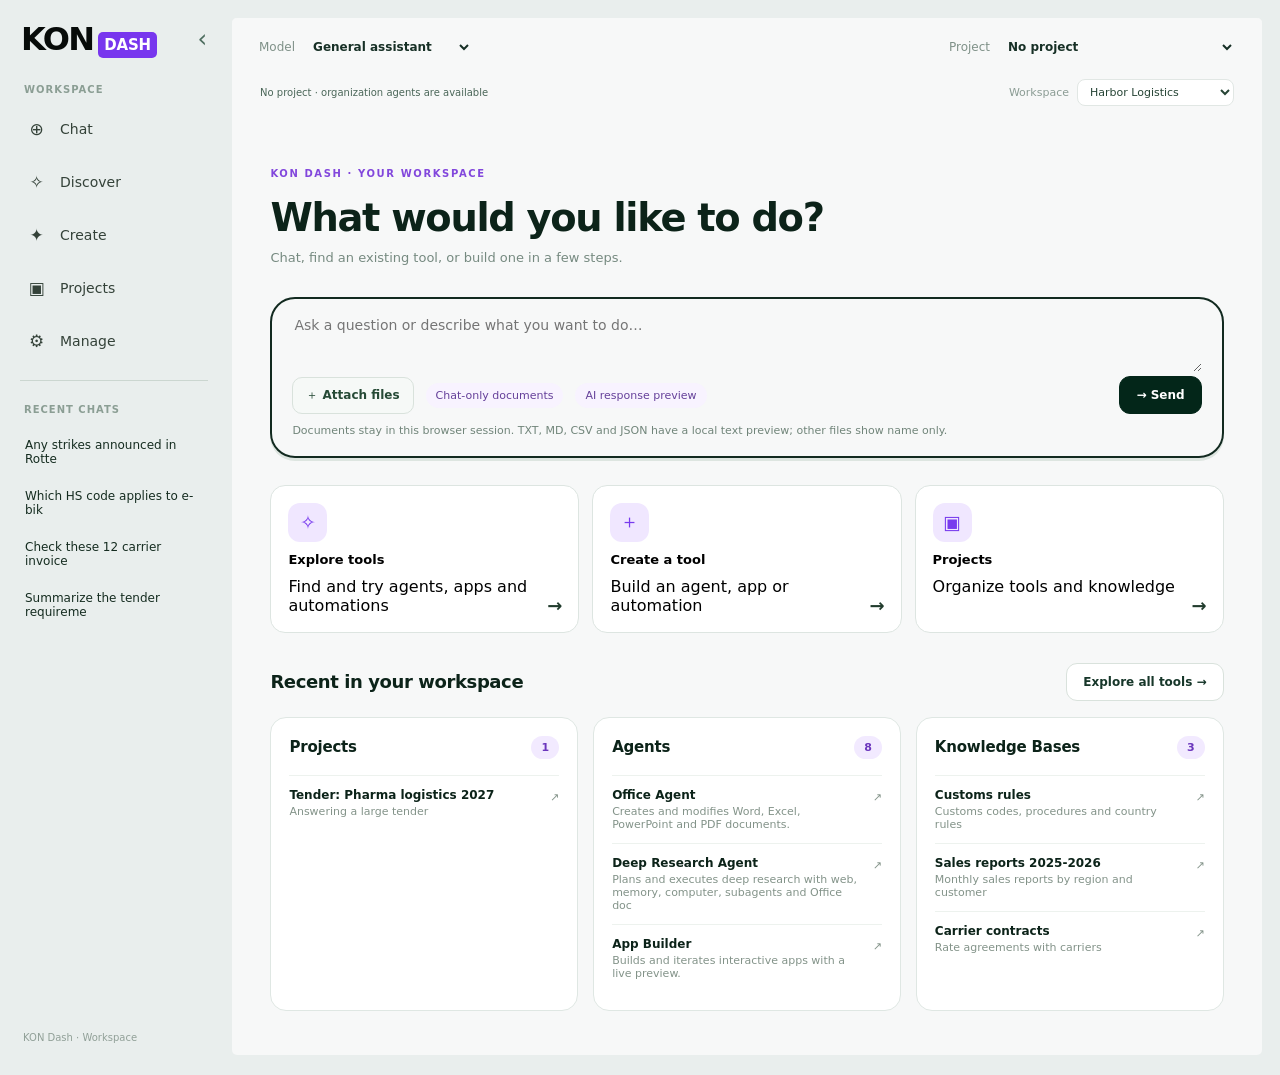
==== commit bc4dda9a: "Remove direct KON Board analytics button from KON Dash home" ====
--- a/kon-dash/ABRIR_KON_DASH.html
+++ b/kon-dash/ABRIR_KON_DASH.html
@@ -95,7 +95,7 @@
 function renderPage(){switch(page){case'home':return home();case'discover':return discover();case'toolDetails':return toolDetails();case'agentTry':return agentTry();case'appPreview':return appPreview();case'automationPreview':return automationPreview();case'create':return builder();case'connections':return connections();case'share':return share();case'projects':return listing('projects');case'projectDetails':return projectDetails();case'knowledge':return listing('knowledgeBases');case'automations':return listing('scheduledTasks');case'chat':return chat();case'extensions':return extensionPage();case'memory':return memoryPage();case'settings':return settingsPage();case'manage':return managePage();default:return home()}}
 function home(){
 const types=[['discover','✧','Explore tools','Find and try agents, apps and automations'],['create','＋','Create a tool','Build an agent, app or automation'],['projects','▣','Projects','Organize tools and knowledge']];
-return `<div class="home-hero"><div><div class="eyebrow">KON DASH · YOUR WORKSPACE</div><h1>What would you like to do?</h1><p class="sub">Chat, find an existing tool, or build one in a few steps.</p></div>${button('View analytics in KON Board ↗','board')}</div>
+return `<div class="home-hero"><div><div class="eyebrow">KON DASH · YOUR WORKSPACE</div><h1>What would you like to do?</h1><p class="sub">Chat, find an existing tool, or build one in a few steps.</p></div></div>
 <div class="home-composer">${composer()}</div><div class="action-grid home-cards">${types.map(([dest,i,t,d])=>`<button class="action" data-page="${dest}"><span class="ico">${i}</span><strong>${t}</strong><span>${d}</span><span class="action-arrow">→</span></button>`).join('')}</div>
 <div class="section-top"><h2>Recent in your workspace</h2>${button('Explore all tools →','discover')}</div>
 <div class="tri-cols">${[['projects','Projects'],['agents','Agents'],['knowledgeBases','Knowledge Bases']].map(([type,title])=>`<section class="card recent-panel"><div class="section-top"><h3>${title}</h3><span class="pill">${all(type).length}</span></div>${all(type).slice(0,3).map(x=>`<div class="mini-row" data-item="${escape(x.id)}"><div><b>${safe(x.name,65)}</b><span>${safe(x.description,85)}</span></div><span>↗</span></div>`).join('')||'<div class="empty">No resources yet. Create your first tool.</div>'}</section>`).join('')}</div>`}
